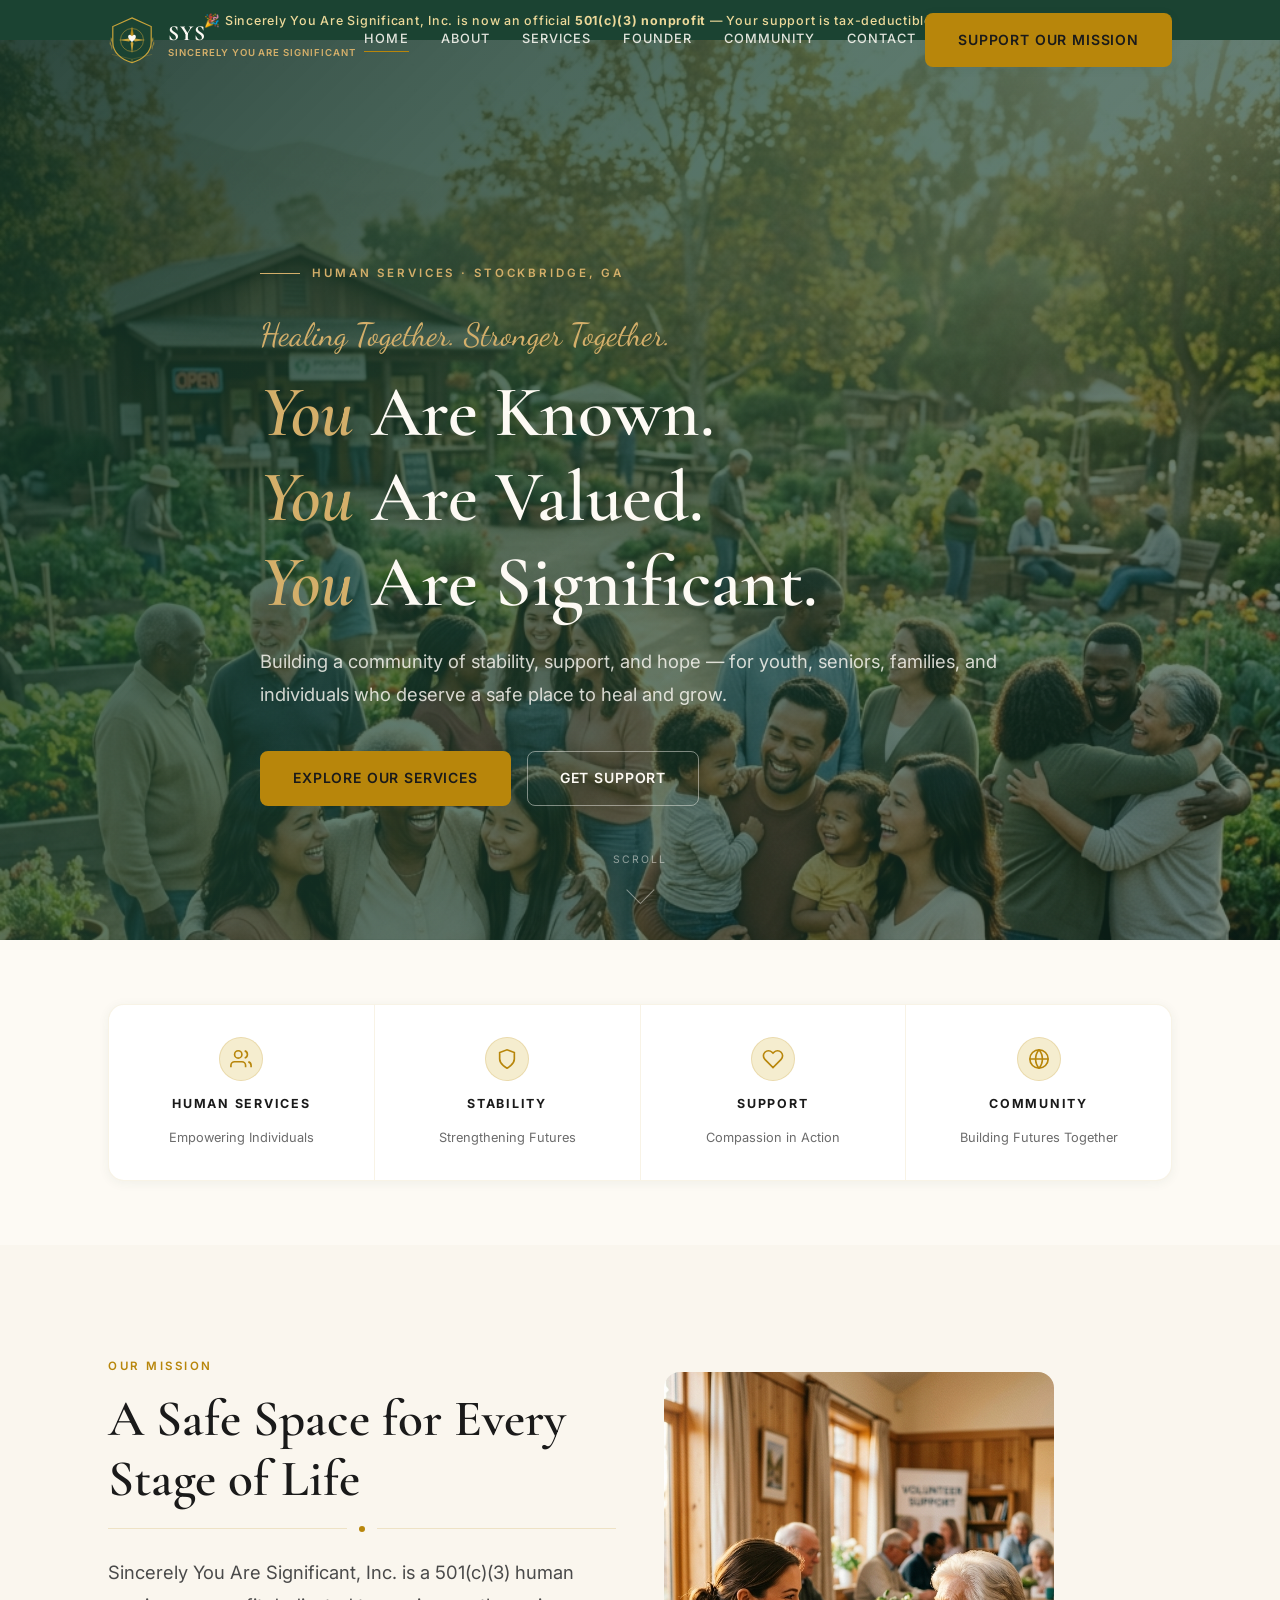
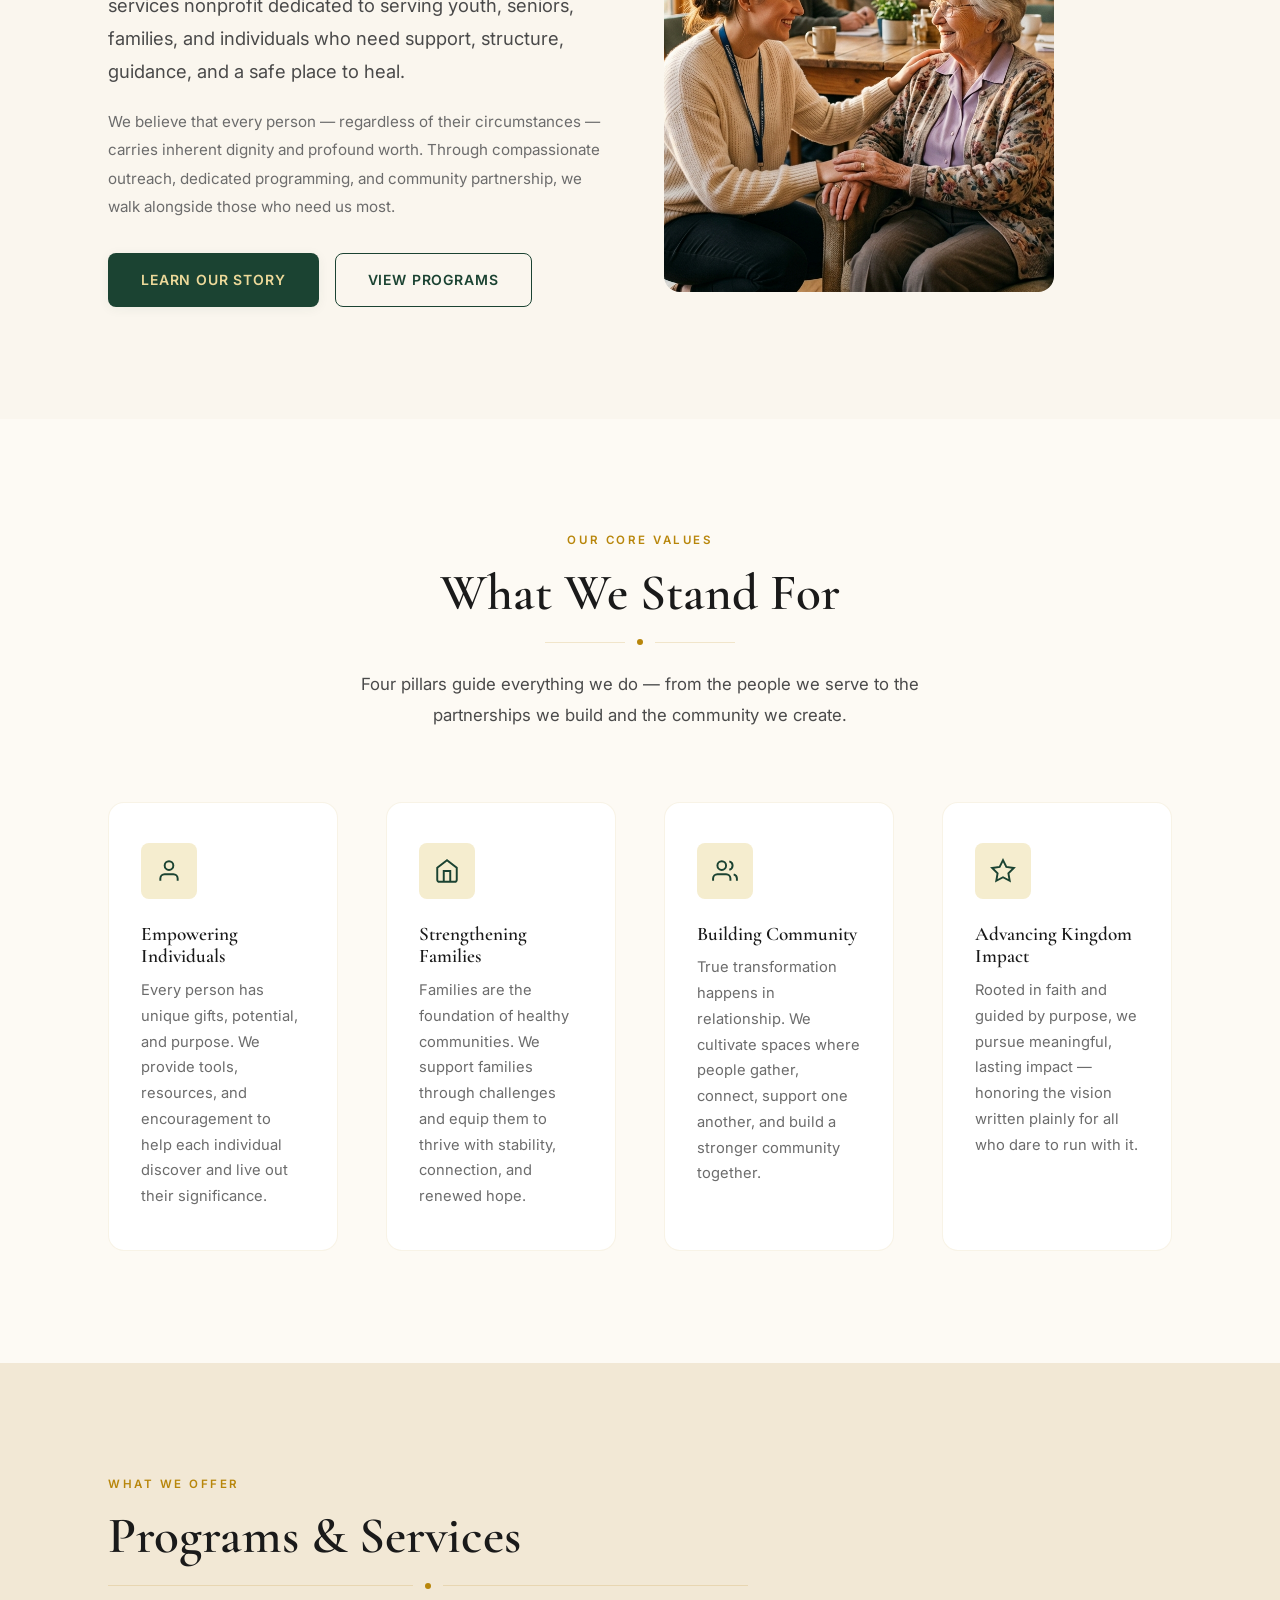
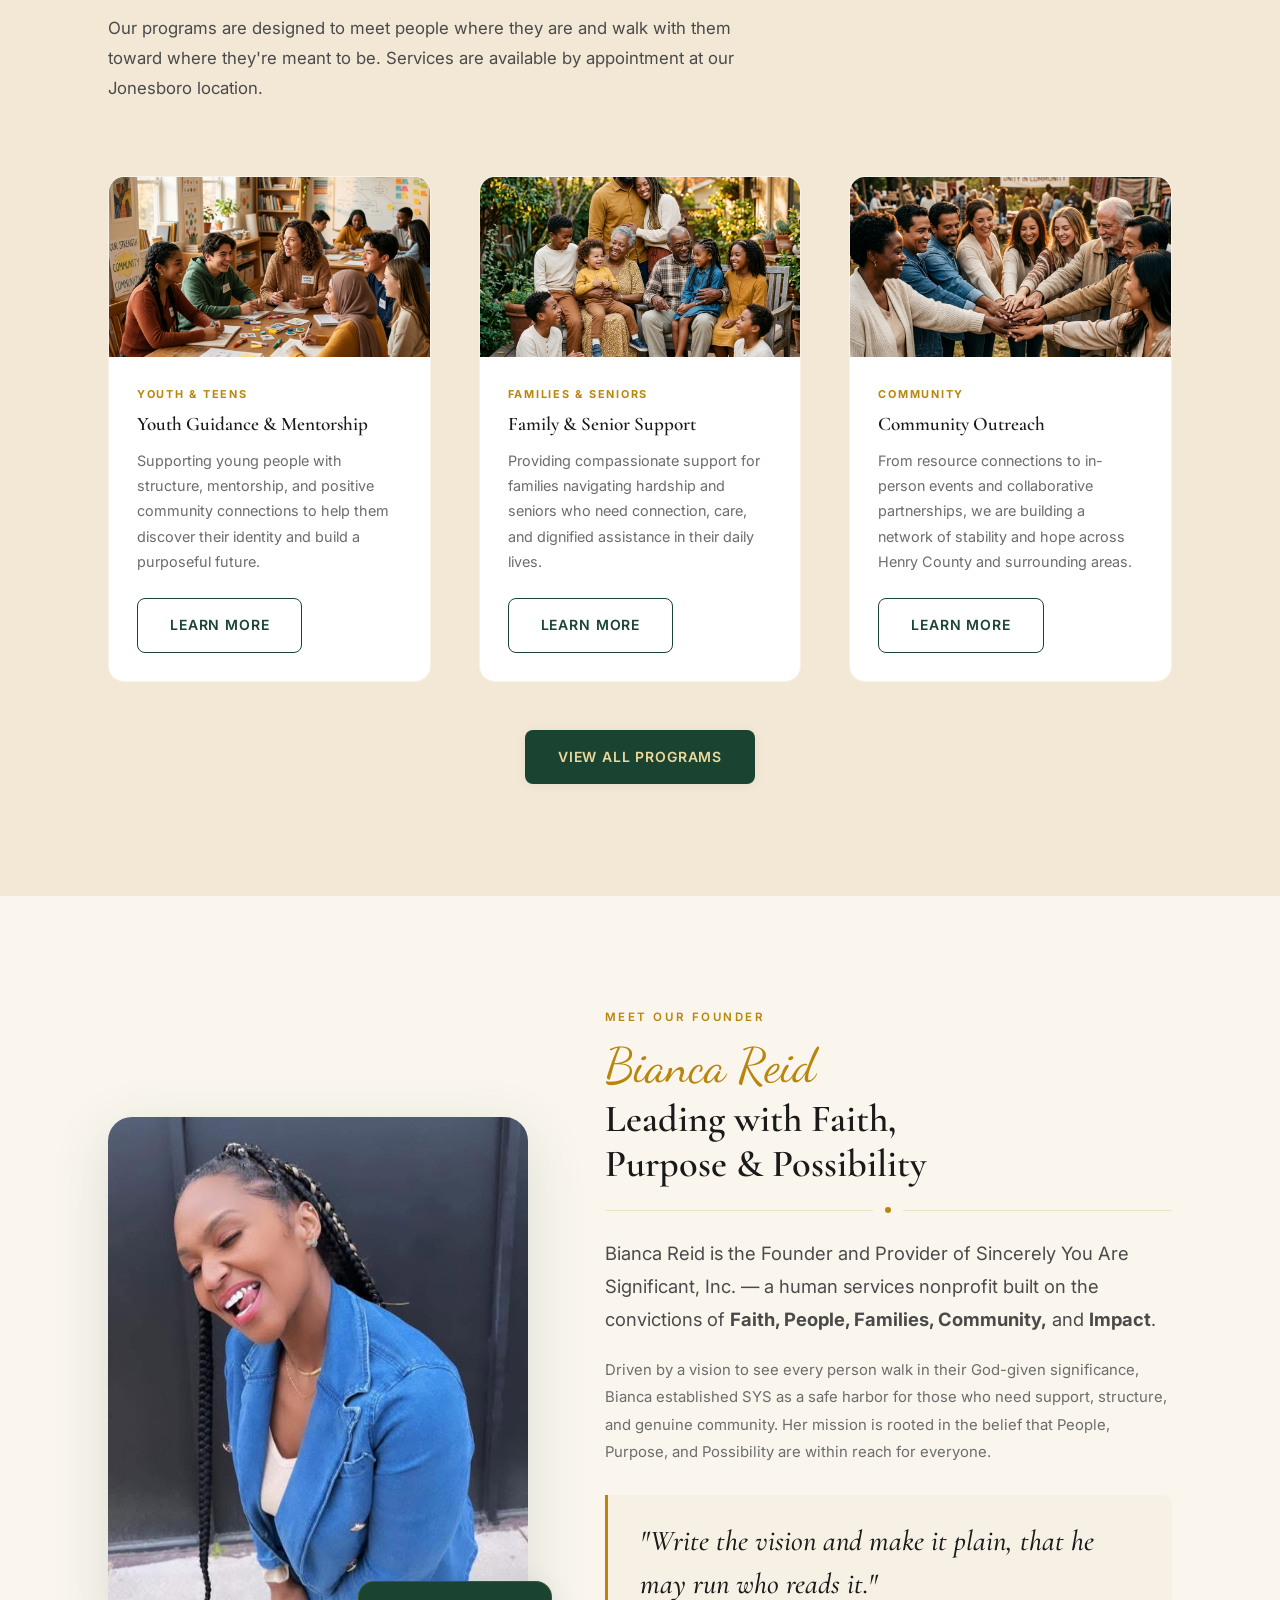
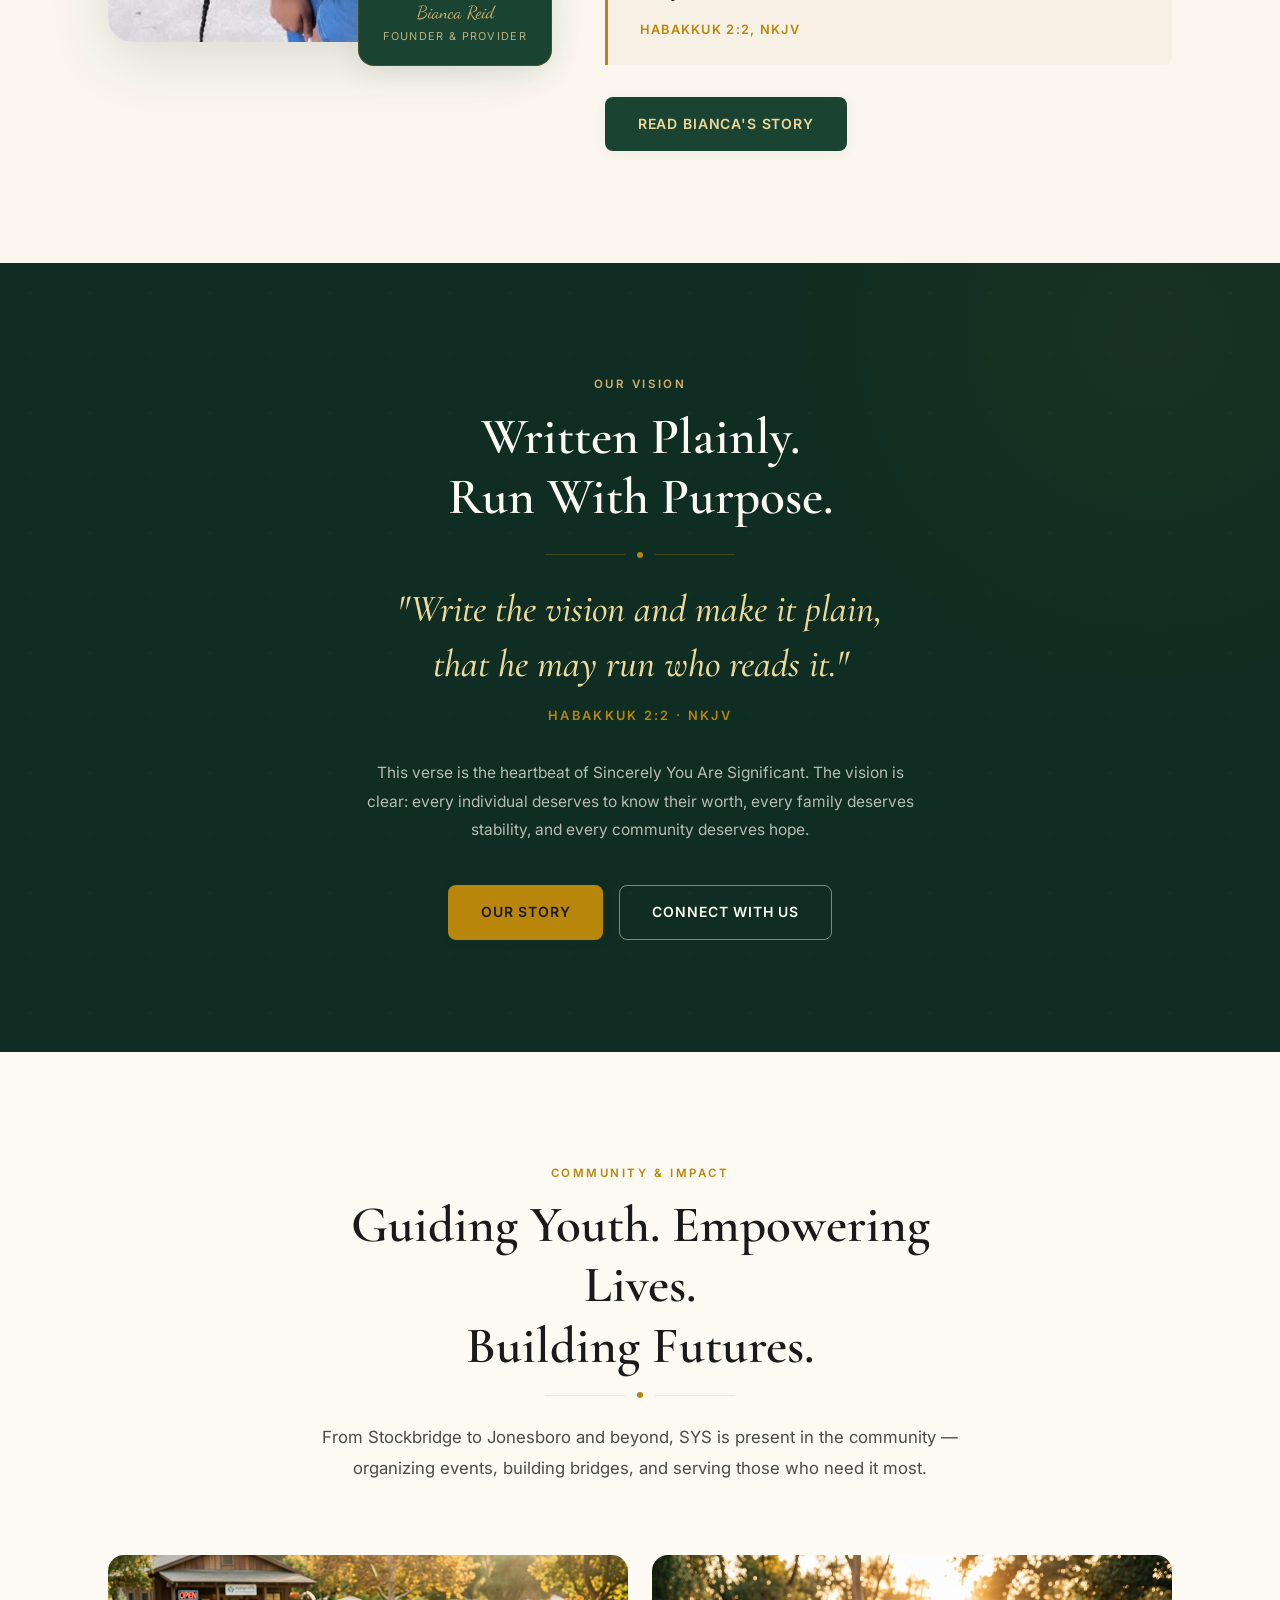
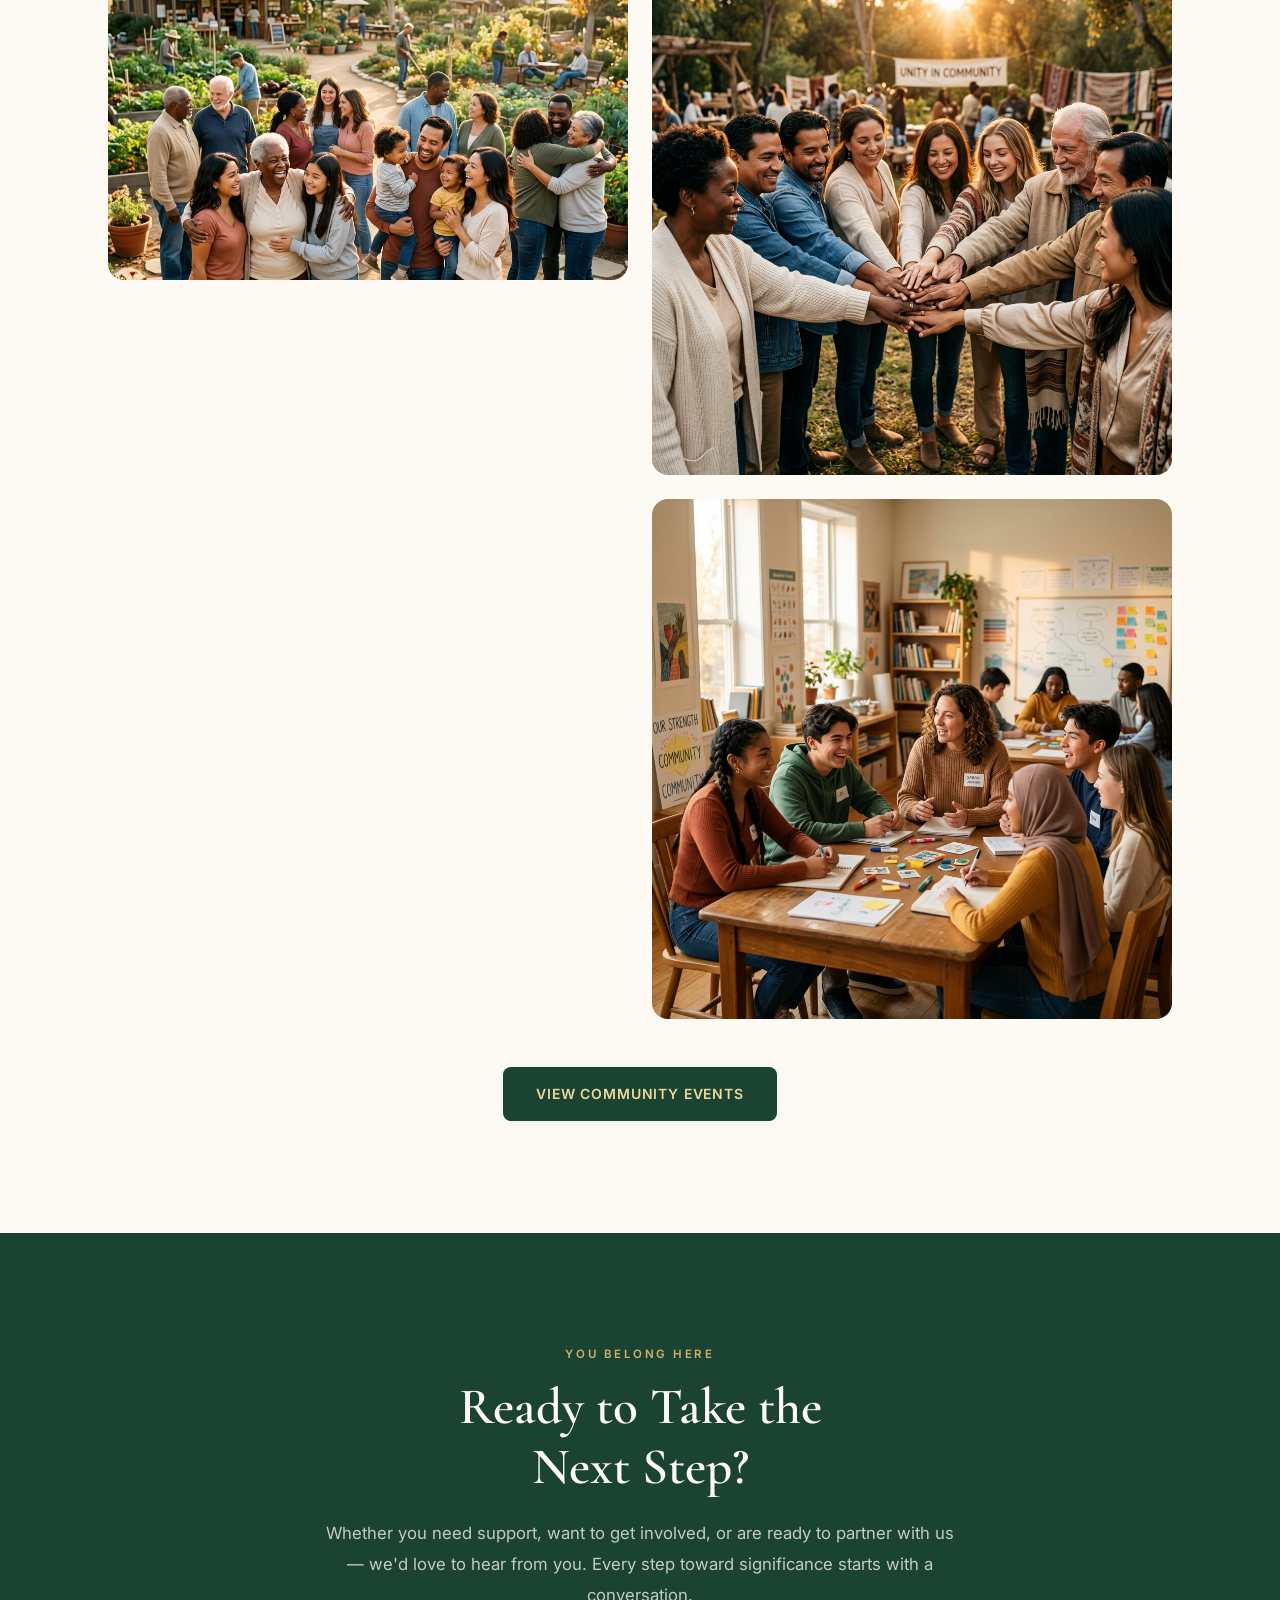
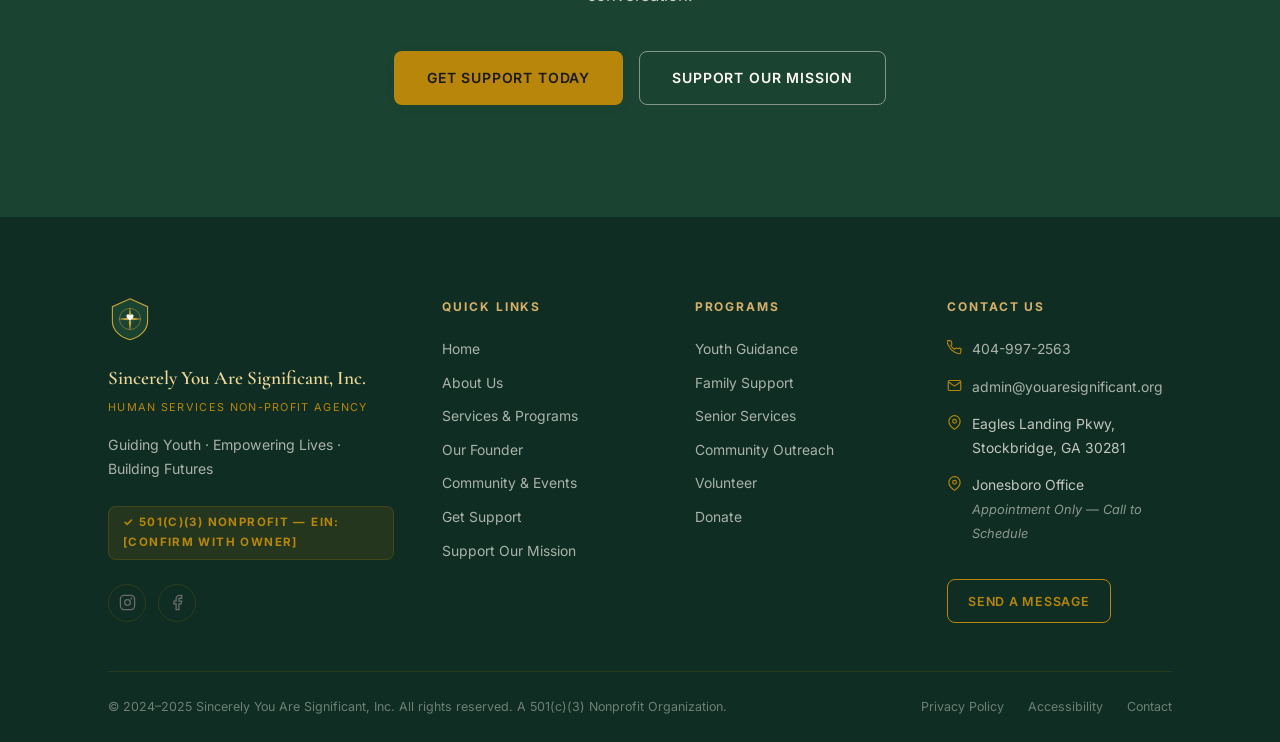
==== index.html @ 4201fa7a "Initial commit: Production-ready website for Sincerely You Are Significant, Inc." ====
<!DOCTYPE html>
<html lang="en">
<head>
  <meta charset="UTF-8" />
  <meta name="viewport" content="width=device-width, initial-scale=1.0" />
  <title>Sincerely You Are Significant, Inc. | Human Services Nonprofit | Stockbridge, GA</title>
  <meta name="description" content="Sincerely You Are Significant, Inc. is an official 501(c)(3) human services nonprofit in Stockbridge, GA. We empower individuals, strengthen families, and build community. Guiding Youth. Empowering Lives. Building Futures." />
  <meta name="keywords" content="nonprofit, human services, Stockbridge GA, Bianca Reid, youth support, family services, community support" />
  <meta property="og:title" content="Sincerely You Are Significant, Inc." />
  <meta property="og:description" content="Healing Together. Stronger Together. Building a community of stability, support, and hope in Stockbridge, GA." />
  <meta property="og:type" content="website" />
  <meta property="og:url" content="https://youaresignificant.org" />
  <meta name="twitter:card" content="summary_large_image" />
  <link rel="canonical" href="https://youaresignificant.org/" />
  <link rel="stylesheet" href="css/main.css" />
  <link rel="icon" type="image/svg+xml" href="images/favicon.svg" />
  <script type="application/ld+json">
  {
    "@context": "https://schema.org",
    "@type": "NonprofitOrganization",
    "name": "Sincerely You Are Significant, Inc.",
    "alternateName": "SYS",
    "url": "https://youaresignificant.org",
    "email": "admin@youaresignificant.org",
    "telephone": "404-997-2563",
    "address": {
      "@type": "PostalAddress",
      "streetAddress": "Eagles Landing Pkwy",
      "addressLocality": "Stockbridge",
      "addressRegion": "GA",
      "postalCode": "30281",
      "addressCountry": "US"
    },
    "description": "Human Services Non-Profit Agency — Guiding Youth, Empowering Lives, Building Futures.",
    "foundingDate": "2024",
    "founder": {
      "@type": "Person",
      "name": "Bianca Reid"
    },
    "sameAs": [
      "https://www.instagram.com/thesysorg",
      "https://www.facebook.com/profile.php?id=61594629771230"
    ]
  }
  </script>
</head>
<body>

<a href="#home" class="skip-link">Skip to main content</a>

<!-- ======================== NAVIGATION ======================== -->
<nav class="nav" id="mainNav" data-transparent="true" role="navigation" aria-label="Main navigation">
  <div class="nav__inner">
    <a href="index.html" class="nav__logo" aria-label="Sincerely You Are Significant — Home">
      <svg class="nav__logo-mark" viewBox="0 0 100 100" fill="none" xmlns="http://www.w3.org/2000/svg" aria-hidden="true">
        <!-- Shield shape -->
        <path d="M50 4 L90 22 L90 55 C90 75 72 92 50 97 C28 92 10 75 10 55 L10 22 Z" fill="#1B4332" stroke="#C9A43A" stroke-width="2.5"/>
        <!-- Inner shield ring -->
        <circle cx="50" cy="50" r="24" fill="none" stroke="#C9A43A" stroke-width="1.5" opacity="0.7"/>
        <!-- Compass star -->
        <polygon points="50,22 53,44 50,47 47,44" fill="#C9A43A"/>
        <polygon points="50,78 53,56 50,53 47,56" fill="#C9A43A"/>
        <polygon points="22,50 44,47 47,50 44,53" fill="#C9A43A"/>
        <polygon points="78,50 56,47 53,50 56,53" fill="#C9A43A"/>
        <polygon points="50,22 54,38 50,42 46,38" fill="#B8860B" opacity="0.6"/>
        <!-- Heart center -->
        <path d="M50 54 C50 54 42 48 42 43 C42 40 44.5 38 47 39.5 C48.5 40.5 50 42 50 42 C50 42 51.5 40.5 53 39.5 C55.5 38 58 40 58 43 C58 48 50 54 50 54Z" fill="#FDFAF4"/>
        <!-- Laurel left -->
        <path d="M8 55 Q4 50 6 44 Q10 48 8 55Z" fill="#C9A43A" opacity="0.7"/>
        <path d="M6 63 Q2 58 4 52 Q8 56 6 63Z" fill="#C9A43A" opacity="0.6"/>
        <path d="M8 71 Q5 65 7 59 Q11 63 8 71Z" fill="#C9A43A" opacity="0.5"/>
        <!-- Laurel right -->
        <path d="M92 55 Q96 50 94 44 Q90 48 92 55Z" fill="#C9A43A" opacity="0.7"/>
        <path d="M94 63 Q98 58 96 52 Q92 56 94 63Z" fill="#C9A43A" opacity="0.6"/>
        <path d="M92 71 Q95 65 93 59 Q89 63 92 71Z" fill="#C9A43A" opacity="0.5"/>
        <!-- Stem -->
        <line x1="50" y1="90" x2="50" y2="96" stroke="#C9A43A" stroke-width="1.5" opacity="0.6"/>
        <line x1="8" y1="80" x2="50" y2="90" stroke="#C9A43A" stroke-width="1" opacity="0.5"/>
        <line x1="92" y1="80" x2="50" y2="90" stroke="#C9A43A" stroke-width="1" opacity="0.5"/>
      </svg>
      <div class="nav__logo-text">
        <span class="nav__logo-abbr">SYS</span>
        <span class="nav__logo-full">Sincerely You Are Significant</span>
      </div>
    </a>

    <div class="nav__links" role="menubar">
      <a href="index.html" class="nav__link" role="menuitem">Home</a>
      <a href="about.html" class="nav__link" role="menuitem">About</a>
      <a href="services.html" class="nav__link" role="menuitem">Services</a>
      <a href="founder.html" class="nav__link" role="menuitem">Founder</a>
      <a href="community.html" class="nav__link" role="menuitem">Community</a>
      <a href="contact.html" class="nav__link" role="menuitem">Contact</a>
    </div>

    <div class="nav__cta">
      <a href="support.html" class="btn btn--gold" id="navDonateBtn">Support Our Mission</a>
      <button class="nav__hamburger" id="hamburger" aria-label="Toggle navigation menu" aria-expanded="false" aria-controls="mobileNav">
        <span></span><span></span><span></span>
      </button>
    </div>
  </div>
</nav>

<!-- Mobile Nav -->
<div class="nav__overlay" id="navOverlay" aria-hidden="true"></div>
<nav class="nav__mobile" id="mobileNav" aria-label="Mobile navigation" aria-hidden="true">
  <a href="index.html" class="nav__mobile-link">Home</a>
  <a href="about.html" class="nav__mobile-link">About Us</a>
  <a href="services.html" class="nav__mobile-link">Services & Programs</a>
  <a href="founder.html" class="nav__mobile-link">Our Founder</a>
  <a href="community.html" class="nav__mobile-link">Community & Events</a>
  <a href="contact.html" class="nav__mobile-link">Get Support</a>
  <div class="nav__mobile-cta">
    <a href="support.html" class="btn btn--gold" style="width:100%;justify-content:center;">Support Our Mission</a>
    <a href="contact.html" class="btn btn--outline" style="width:100%;justify-content:center;margin-top:0.75rem;">Contact Us</a>
  </div>
  <div style="margin-top:2rem;padding-top:1.5rem;border-top:1px solid rgba(184,134,11,0.15);">
    <p style="font-size:0.75rem;color:var(--text-lighter);margin-bottom:0.5rem;">Connect With Us</p>
    <div class="social-links">
      <a href="https://www.instagram.com/thesysorg" target="_blank" rel="noopener" class="social-link" aria-label="Instagram">
        <svg viewBox="0 0 24 24" fill="none" stroke="currentColor" stroke-width="1.8"><rect x="2" y="2" width="20" height="20" rx="5" ry="5"/><circle cx="12" cy="12" r="4"/><circle cx="17.5" cy="6.5" r="0.5" fill="currentColor"/></svg>
      </a>
      <a href="https://www.facebook.com/profile.php?id=61594629771230" target="_blank" rel="noopener" class="social-link" aria-label="Facebook">
        <svg viewBox="0 0 24 24" fill="none" stroke="currentColor" stroke-width="1.8"><path d="M18 2h-3a5 5 0 00-5 5v3H7v4h3v8h4v-8h3l1-4h-4V7a1 1 0 011-1h3z"/></svg>
      </a>
    </div>
  </div>
</nav>

<!-- ======================== ANNOUNCEMENT BAR ======================== -->
<div class="announce-bar" role="banner">
  🎉 Sincerely You Are Significant, Inc. is now an official <strong>501(c)(3) nonprofit</strong> — Your support is tax-deductible.
  <a href="support.html">Learn how to give →</a>
</div>

<!-- ======================== HERO ======================== -->
<section class="hero" id="home" aria-labelledby="heroHeading">
  <div class="hero__bg" style="background-image:url('images/community_gathering.png');" role="img" aria-label="Community members supporting each other"></div>
  <div class="hero__overlay"></div>

  <div class="container">
    <div class="hero__content">
      <div class="hero__eyebrow" aria-hidden="true">
        <span class="hero__eyebrow-line"></span>
        <span class="hero__eyebrow-text">Human Services · Stockbridge, GA</span>
      </div>

      <span class="hero__tagline">Healing Together. Stronger Together.</span>

      <h1 id="heroHeading">
        <em>You</em> Are Known.<br>
        <em>You</em> Are Valued.<br>
        <em>You</em> Are Significant.
      </h1>

      <p class="lead">
        Building a community of stability, support, and hope — for youth, seniors, families, and individuals who deserve a safe place to heal and grow.
      </p>

      <div class="btn-group">
        <a href="services.html" class="btn btn--gold" id="heroServicesBtn">Explore Our Services</a>
        <a href="contact.html" class="btn btn--outline-light" id="heroContactBtn">Get Support</a>
      </div>
    </div>
  </div>

  <div class="hero__scroll" aria-hidden="true">
    <span>Scroll</span>
    <div class="hero__scroll-arrow"></div>
  </div>
</section>

<!-- ======================== PILLARS ======================== -->
<section class="section--sm bg-cream" aria-label="Our pillars">
  <div class="container">
    <div class="pillars fade-up" role="list">
      <div class="pillar" role="listitem">
        <div class="pillar__icon" aria-hidden="true">
          <svg viewBox="0 0 24 24" fill="none" stroke="currentColor" stroke-width="1.8"><path d="M17 21v-2a4 4 0 00-4-4H5a4 4 0 00-4 4v2"/><circle cx="9" cy="7" r="4"/><path d="M23 21v-2a4 4 0 00-3-3.87"/><path d="M16 3.13a4 4 0 010 7.75"/></svg>
        </div>
        <span class="pillar__title">Human Services</span>
        <span class="pillar__sub">Empowering Individuals</span>
      </div>
      <div class="pillar" role="listitem">
        <div class="pillar__icon" aria-hidden="true">
          <svg viewBox="0 0 24 24" fill="none" stroke="currentColor" stroke-width="1.8"><path d="M12 22s8-4 8-10V5l-8-3-8 3v7c0 6 8 10 8 10z"/></svg>
        </div>
        <span class="pillar__title">Stability</span>
        <span class="pillar__sub">Strengthening Futures</span>
      </div>
      <div class="pillar" role="listitem">
        <div class="pillar__icon" aria-hidden="true">
          <svg viewBox="0 0 24 24" fill="none" stroke="currentColor" stroke-width="1.8"><path d="M20.84 4.61a5.5 5.5 0 00-7.78 0L12 5.67l-1.06-1.06a5.5 5.5 0 00-7.78 7.78l1.06 1.06L12 21.23l7.78-7.78 1.06-1.06a5.5 5.5 0 000-7.78z"/></svg>
        </div>
        <span class="pillar__title">Support</span>
        <span class="pillar__sub">Compassion in Action</span>
      </div>
      <div class="pillar" role="listitem">
        <div class="pillar__icon" aria-hidden="true">
          <svg viewBox="0 0 24 24" fill="none" stroke="currentColor" stroke-width="1.8"><circle cx="12" cy="12" r="10"/><path d="M2 12h20M12 2a15.3 15.3 0 010 20M12 2a15.3 15.3 0 000 20"/></svg>
        </div>
        <span class="pillar__title">Community</span>
        <span class="pillar__sub">Building Futures Together</span>
      </div>
    </div>
  </div>
</section>

<!-- ======================== MISSION ======================== -->
<section class="section bg-ivory" aria-labelledby="missionHeading">
  <div class="container">
    <div class="grid-2">
      <div class="fade-up">
        <span class="eyebrow">Our Mission</span>
        <h2 id="missionHeading">A Safe Space for Every<br>Stage of Life</h2>
        <div class="divider">
          <div class="divider__line"></div>
          <div class="divider__dot"></div>
          <div class="divider__line"></div>
        </div>
        <p class="lead" style="margin-bottom:1.25rem;">
          Sincerely You Are Significant, Inc. is a 501(c)(3) human services nonprofit dedicated to serving youth, seniors, families, and individuals who need support, structure, guidance, and a safe place to heal.
        </p>
        <p style="color:var(--text-light);font-size:0.95rem;line-height:1.85;margin-bottom:2rem;">
          We believe that every person — regardless of their circumstances — carries inherent dignity and profound worth. Through compassionate outreach, dedicated programming, and community partnership, we walk alongside those who need us most.
        </p>
        <div class="btn-group">
          <a href="about.html" class="btn btn--primary" id="missionAboutBtn">Learn Our Story</a>
          <a href="services.html" class="btn btn--outline" id="missionServicesBtn">View Programs</a>
        </div>
      </div>
      <div class="fade-in" style="transition-delay:0.2s;">
        <div class="img-frame img-frame--portrait" style="max-height:520px;">
          <img src="images/mission_support.png" alt="A compassionate volunteer supporting an elderly community member — representing SYS's commitment to human services" loading="lazy" />
        </div>
      </div>
    </div>
  </div>
</section>

<!-- ======================== VALUES ======================== -->
<section class="section bg-cream" aria-labelledby="valuesHeading">
  <div class="container">
    <div class="section-header centered fade-up">
      <span class="eyebrow">Our Core Values</span>
      <h2 id="valuesHeading">What We Stand For</h2>
      <div class="divider centered">
        <div class="divider__line"></div>
        <div class="divider__dot"></div>
        <div class="divider__line"></div>
      </div>
      <p>Four pillars guide everything we do — from the people we serve to the partnerships we build and the community we create.</p>
    </div>

    <div class="grid-4 stagger" role="list">
      <div class="value-card" role="listitem">
        <div class="value-card__icon" aria-hidden="true">
          <svg viewBox="0 0 24 24" fill="none" stroke="currentColor" stroke-width="1.8"><path d="M20 21v-2a4 4 0 00-4-4H8a4 4 0 00-4 4v2"/><circle cx="12" cy="7" r="4"/></svg>
        </div>
        <h4>Empowering Individuals</h4>
        <p>Every person has unique gifts, potential, and purpose. We provide tools, resources, and encouragement to help each individual discover and live out their significance.</p>
      </div>
      <div class="value-card" role="listitem">
        <div class="value-card__icon" aria-hidden="true">
          <svg viewBox="0 0 24 24" fill="none" stroke="currentColor" stroke-width="1.8"><path d="M3 9l9-7 9 7v11a2 2 0 01-2 2H5a2 2 0 01-2-2z"/><polyline points="9 22 9 12 15 12 15 22"/></svg>
        </div>
        <h4>Strengthening Families</h4>
        <p>Families are the foundation of healthy communities. We support families through challenges and equip them to thrive with stability, connection, and renewed hope.</p>
      </div>
      <div class="value-card" role="listitem">
        <div class="value-card__icon" aria-hidden="true">
          <svg viewBox="0 0 24 24" fill="none" stroke="currentColor" stroke-width="1.8"><path d="M17 21v-2a4 4 0 00-4-4H5a4 4 0 00-4 4v2"/><circle cx="9" cy="7" r="4"/><path d="M23 21v-2a4 4 0 00-3-3.87"/><path d="M16 3.13a4 4 0 010 7.75"/></svg>
        </div>
        <h4>Building Community</h4>
        <p>True transformation happens in relationship. We cultivate spaces where people gather, connect, support one another, and build a stronger community together.</p>
      </div>
      <div class="value-card" role="listitem">
        <div class="value-card__icon" aria-hidden="true">
          <svg viewBox="0 0 24 24" fill="none" stroke="currentColor" stroke-width="1.8"><polygon points="12 2 15.09 8.26 22 9.27 17 14.14 18.18 21.02 12 17.77 5.82 21.02 7 14.14 2 9.27 8.91 8.26 12 2"/></svg>
        </div>
        <h4>Advancing Kingdom Impact</h4>
        <p>Rooted in faith and guided by purpose, we pursue meaningful, lasting impact — honoring the vision written plainly for all who dare to run with it.</p>
      </div>
    </div>
  </div>
</section>

<!-- ======================== SERVICES PREVIEW ======================== -->
<section class="section bg-beige" aria-labelledby="servicesHeading">
  <div class="container">
    <div class="section-header fade-up">
      <span class="eyebrow">What We Offer</span>
      <h2 id="servicesHeading">Programs &amp; Services</h2>
      <div class="divider">
        <div class="divider__line"></div>
        <div class="divider__dot"></div>
        <div class="divider__line"></div>
      </div>
      <p>Our programs are designed to meet people where they are and walk with them toward where they're meant to be. Services are available by appointment at our Jonesboro location.</p>
    </div>

    <div class="grid-3 stagger">
      <div class="service-card">
        <div class="service-card__img">
          <img src="images/youth_mentorship.png" alt="Young people in a mentorship group session" loading="lazy" />
        </div>
        <div class="service-card__body">
          <span class="service-card__tag">Youth &amp; Teens</span>
          <h4>Youth Guidance &amp; Mentorship</h4>
          <p>Supporting young people with structure, mentorship, and positive community connections to help them discover their identity and build a purposeful future.</p>
          <a href="services.html#youth" class="btn btn--outline" id="servicesYouthBtn">Learn More</a>
        </div>
      </div>

      <div class="service-card">
        <div class="service-card__img">
          <img src="images/family_support.png" alt="A warm multi-generational family together" loading="lazy" />
        </div>
        <div class="service-card__body">
          <span class="service-card__tag">Families &amp; Seniors</span>
          <h4>Family &amp; Senior Support</h4>
          <p>Providing compassionate support for families navigating hardship and seniors who need connection, care, and dignified assistance in their daily lives.</p>
          <a href="services.html#families" class="btn btn--outline" id="servicesFamilyBtn">Learn More</a>
        </div>
      </div>

      <div class="service-card">
        <div class="service-card__img">
          <img src="images/hero_community_hands.png" alt="Diverse community members joining hands in unity" loading="lazy" />
        </div>
        <div class="service-card__body">
          <span class="service-card__tag">Community</span>
          <h4>Community Outreach</h4>
          <p>From resource connections to in-person events and collaborative partnerships, we are building a network of stability and hope across Henry County and surrounding areas.</p>
          <a href="services.html#community" class="btn btn--outline" id="servicesCommunityBtn">Learn More</a>
        </div>
      </div>
    </div>

    <div style="text-align:center;margin-top:3rem;">
      <a href="services.html" class="btn btn--primary" id="allServicesBtn">View All Programs</a>
    </div>
  </div>
</section>

<!-- ======================== FOUNDER PREVIEW ======================== -->
<section class="section bg-ivory" aria-labelledby="founderHeading">
  <div class="container">
    <div class="founder-block">
      <div class="founder-block__image fade-in">
        <div class="founder-block__photo">
          <img src="images/founder_bianca_reid.png" alt="Bianca Reid, Founder and Provider of Sincerely You Are Significant, Inc." loading="lazy" />
        </div>
        <div class="founder-block__badge">
          <span class="founder-block__badge-title">Bianca Reid</span>
          <span class="founder-block__badge-role">Founder &amp; Provider</span>
        </div>
      </div>

      <div class="fade-up" style="transition-delay:0.15s;">
        <span class="eyebrow">Meet Our Founder</span>
        <div class="founder-block__name">Bianca Reid</div>
        <h2 id="founderHeading" style="font-size:clamp(1.6rem,3.5vw,2.4rem);margin-bottom:1.25rem;margin-top:0.25rem;">Leading with Faith,<br>Purpose &amp; Possibility</h2>
        <div class="divider">
          <div class="divider__line"></div>
          <div class="divider__dot"></div>
          <div class="divider__line"></div>
        </div>
        <p class="lead" style="margin-bottom:1.25rem;">
          Bianca Reid is the Founder and Provider of Sincerely You Are Significant, Inc. — a human services nonprofit built on the convictions of <strong>Faith, People, Families, Community,</strong> and <strong>Impact</strong>.
        </p>
        <p style="color:var(--text-light);font-size:0.93rem;line-height:1.85;margin-bottom:1.75rem;">
          Driven by a vision to see every person walk in their God-given significance, Bianca established SYS as a safe harbor for those who need support, structure, and genuine community. Her mission is rooted in the belief that People, Purpose, and Possibility are within reach for everyone.
        </p>
        <div class="quote-block" style="margin-bottom:2rem;">
          <p>"Write the vision and make it plain, that he may run who reads it."</p>
          <cite>Habakkuk 2:2, NKJV</cite>
        </div>
        <a href="founder.html" class="btn btn--primary" id="founderReadMoreBtn">Read Bianca's Story</a>
      </div>
    </div>
  </div>
</section>

<!-- ======================== VISION / FAITH ======================== -->
<section class="section vision-section" aria-labelledby="visionHeading">
  <div class="container">
    <div class="vision-content fade-up">
      <span class="eyebrow">Our Vision</span>
      <h2 id="visionHeading">Written Plainly.<br>Run With Purpose.</h2>
      <div class="divider centered" style="margin:1.5rem auto;">
        <div class="divider__line" style="background:rgba(184,134,11,0.3);"></div>
        <div class="divider__dot"></div>
        <div class="divider__line" style="background:rgba(184,134,11,0.3);"></div>
      </div>
      <p class="verse-text">"Write the vision and make it plain,<br>that he may run who reads it."</p>
      <p class="verse-ref">Habakkuk 2:2 · NKJV</p>
      <p style="margin-top:2rem;color:rgba(253,250,244,0.7);font-size:0.97rem;line-height:1.85;max-width:560px;margin-left:auto;margin-right:auto;">
        This verse is the heartbeat of Sincerely You Are Significant. The vision is clear: every individual deserves to know their worth, every family deserves stability, and every community deserves hope.
      </p>
      <div class="btn-group" style="justify-content:center;margin-top:2.5rem;">
        <a href="about.html" class="btn btn--gold" id="visionAboutBtn">Our Story</a>
        <a href="contact.html" class="btn btn--outline-light" id="visionContactBtn">Connect With Us</a>
      </div>
    </div>
  </div>
</section>

<!-- ======================== COMMUNITY IMPACT ======================== -->
<section class="section bg-cream" aria-labelledby="communityHeading">
  <div class="container">
    <div class="section-header centered fade-up">
      <span class="eyebrow">Community &amp; Impact</span>
      <h2 id="communityHeading">Guiding Youth. Empowering Lives.<br>Building Futures.</h2>
      <div class="divider centered">
        <div class="divider__line"></div>
        <div class="divider__dot"></div>
        <div class="divider__line"></div>
      </div>
      <p>From Stockbridge to Jonesboro and beyond, SYS is present in the community — organizing events, building bridges, and serving those who need it most.</p>
    </div>

    <div style="display:grid;grid-template-columns:1fr 1fr;grid-template-rows:auto auto;gap:1.5rem;" class="fade-in">
      <div class="img-frame img-frame--landscape" style="grid-row: span 2;">
        <img src="images/community_gathering.png" alt="SYS community members gathered together in support and fellowship" loading="lazy" />
      </div>
      <div class="img-frame img-frame--square">
        <img src="images/hero_community_hands.png" alt="Community hands joined together representing unity and support" loading="lazy" />
      </div>
      <div class="img-frame img-frame--square">
        <img src="images/youth_mentorship.png" alt="Youth in a mentorship program session" loading="lazy" />
      </div>
    </div>

    <div style="text-align:center;margin-top:3rem;">
      <a href="community.html" class="btn btn--primary" id="communityViewBtn">View Community Events</a>
    </div>
  </div>
</section>

<!-- ======================== CLOSING CTA ======================== -->
<section class="section bg-forest" aria-labelledby="ctaHeading">
  <div class="container text-center">
    <div class="fade-up" style="max-width:640px;margin:0 auto;">
      <span class="eyebrow" style="color:var(--gold-light);">You Belong Here</span>
      <h2 id="ctaHeading" style="color:var(--cream);margin-bottom:1.25rem;">
        Ready to Take the<br>Next Step?
      </h2>
      <p style="color:rgba(253,250,244,0.75);font-size:1.05rem;line-height:1.85;margin-bottom:2.5rem;">
        Whether you need support, want to get involved, or are ready to partner with us — we'd love to hear from you. Every step toward significance starts with a conversation.
      </p>
      <div class="btn-group" style="justify-content:center;">
        <a href="contact.html" class="btn btn--gold" id="ctaContactBtn">Get Support Today</a>
        <a href="support.html" class="btn btn--outline-light" id="ctaSupportBtn">Support Our Mission</a>
      </div>
    </div>
  </div>
</section>

<!-- ======================== FOOTER ======================== -->
<footer class="footer" role="contentinfo">
  <div class="container">
    <div class="footer__grid">
      <!-- Brand -->
      <div>
        <a href="index.html" aria-label="SYS Home">
          <svg width="44" height="44" viewBox="0 0 100 100" fill="none" xmlns="http://www.w3.org/2000/svg" aria-hidden="true">
            <path d="M50 4 L90 22 L90 55 C90 75 72 92 50 97 C28 92 10 75 10 55 L10 22 Z" fill="#1B4332" stroke="#C9A43A" stroke-width="2.5"/>
            <circle cx="50" cy="50" r="24" fill="none" stroke="#C9A43A" stroke-width="1.5" opacity="0.7"/>
            <polygon points="50,22 53,44 50,47 47,44" fill="#C9A43A"/>
            <polygon points="50,78 53,56 50,53 47,56" fill="#C9A43A"/>
            <polygon points="22,50 44,47 47,50 44,53" fill="#C9A43A"/>
            <polygon points="78,50 56,47 53,50 56,53" fill="#C9A43A"/>
            <path d="M50 54 C50 54 42 48 42 43 C42 40 44.5 38 47 39.5 C48.5 40.5 50 42 50 42 C50 42 51.5 40.5 53 39.5 C55.5 38 58 40 58 43 C58 48 50 54 50 54Z" fill="#FDFAF4"/>
          </svg>
        </a>
        <p class="footer__brand-name">Sincerely You Are Significant, Inc.</p>
        <p class="footer__brand-sub">Human Services Non-Profit Agency</p>
        <p class="footer__tagline">Guiding Youth · Empowering Lives · Building Futures</p>
        <span class="footer__501">✓ 501(c)(3) Nonprofit — EIN: [Confirm with owner]</span>
        <div class="social-links" style="margin-top:1.5rem;">
          <a href="https://www.instagram.com/thesysorg" target="_blank" rel="noopener" class="social-link" aria-label="Follow us on Instagram @theSYSorg">
            <svg viewBox="0 0 24 24" fill="none" stroke="currentColor" stroke-width="1.8"><rect x="2" y="2" width="20" height="20" rx="5" ry="5"/><circle cx="12" cy="12" r="4"/><circle cx="17.5" cy="6.5" r="0.5" fill="currentColor"/></svg>
          </a>
          <a href="https://www.facebook.com/profile.php?id=61594629771230" target="_blank" rel="noopener" class="social-link" aria-label="Follow us on Facebook">
            <svg viewBox="0 0 24 24" fill="none" stroke="currentColor" stroke-width="1.8"><path d="M18 2h-3a5 5 0 00-5 5v3H7v4h3v8h4v-8h3l1-4h-4V7a1 1 0 011-1h3z"/></svg>
          </a>
        </div>
      </div>

      <!-- Quick Links -->
      <div>
        <p class="footer__col-title">Quick Links</p>
        <ul class="footer__links">
          <li><a href="index.html">Home</a></li>
          <li><a href="about.html">About Us</a></li>
          <li><a href="services.html">Services &amp; Programs</a></li>
          <li><a href="founder.html">Our Founder</a></li>
          <li><a href="community.html">Community &amp; Events</a></li>
          <li><a href="contact.html">Get Support</a></li>
          <li><a href="support.html">Support Our Mission</a></li>
        </ul>
      </div>

      <!-- Services -->
      <div>
        <p class="footer__col-title">Programs</p>
        <ul class="footer__links">
          <li><a href="services.html#youth">Youth Guidance</a></li>
          <li><a href="services.html#families">Family Support</a></li>
          <li><a href="services.html#seniors">Senior Services</a></li>
          <li><a href="services.html#community">Community Outreach</a></li>
          <li><a href="support.html">Volunteer</a></li>
          <li><a href="support.html">Donate</a></li>
        </ul>
      </div>

      <!-- Contact -->
      <div>
        <p class="footer__col-title">Contact Us</p>
        <div class="footer__contact-item">
          <svg viewBox="0 0 24 24" fill="none" stroke="currentColor" stroke-width="1.8"><path d="M22 16.92v3a2 2 0 01-2.18 2 19.79 19.79 0 01-8.63-3.07A19.5 19.5 0 013.07 9.81a19.79 19.79 0 01-3.07-8.64A2 2 0 012 1h3a2 2 0 012 1.72c.127.96.361 1.903.7 2.81a2 2 0 01-.45 2.11L6.09 8.91a16 16 0 006 6l1.27-1.27a2 2 0 012.11-.45c.907.339 1.85.573 2.81.7A2 2 0 0122 16.92z"/></svg>
          <a href="tel:4049972563">404-997-2563</a>
        </div>
        <div class="footer__contact-item">
          <svg viewBox="0 0 24 24" fill="none" stroke="currentColor" stroke-width="1.8"><path d="M4 4h16c1.1 0 2 .9 2 2v12c0 1.1-.9 2-2 2H4c-1.1 0-2-.9-2-2V6c0-1.1.9-2 2-2z"/><polyline points="22,6 12,13 2,6"/></svg>
          <a href="mailto:admin@youaresignificant.org">admin@youaresignificant.org</a>
        </div>
        <div class="footer__contact-item">
          <svg viewBox="0 0 24 24" fill="none" stroke="currentColor" stroke-width="1.8"><path d="M21 10c0 7-9 13-9 13s-9-6-9-13a9 9 0 0118 0z"/><circle cx="12" cy="10" r="3"/></svg>
          <span>Eagles Landing Pkwy,<br>Stockbridge, GA 30281</span>
        </div>
        <div class="footer__contact-item">
          <svg viewBox="0 0 24 24" fill="none" stroke="currentColor" stroke-width="1.8"><path d="M21 10c0 7-9 13-9 13s-9-6-9-13a9 9 0 0118 0z"/><circle cx="12" cy="10" r="3"/></svg>
          <span>Jonesboro Office<br><em style="font-size:0.8rem;opacity:0.7;">Appointment Only — Call to Schedule</em></span>
        </div>
        <a href="contact.html" class="btn btn--outline-gold" style="margin-top:1.25rem;font-size:0.78rem;padding:0.65rem 1.25rem;" id="footerContactBtn">Send a Message</a>
      </div>
    </div>

    <div class="footer__bottom">
      <p class="footer__copy">
        © 2024–2025 Sincerely You Are Significant, Inc. All rights reserved. A 501(c)(3) Nonprofit Organization.
      </p>
      <div class="footer__legal">
        <a href="privacy.html">Privacy Policy</a>
        <a href="privacy.html#accessibility">Accessibility</a>
        <a href="contact.html">Contact</a>
      </div>
    </div>
  </div>
</footer>

<script src="js/main.js"></script>
</body>
</html>
---- css/main.css ----
/* ============================================================
   SINCERELY YOU ARE SIGNIFICANT, INC. — Main Stylesheet
   Design System: Forest Green, Champagne Gold, Ivory Cream
   ============================================================ */

@import url('https://fonts.googleapis.com/css2?family=Cormorant+Garamond:ital,wght@0,300;0,400;0,500;0,600;0,700;1,400;1,500&family=Inter:wght@300;400;500;600&family=Dancing+Script:wght@400;500;600;700&display=swap');

/* ---- Design Tokens ---- */
:root {
  --forest:        #1B4332;
  --forest-dark:   #0F2D22;
  --forest-mid:    #245C42;
  --forest-light:  #2D6A4F;
  --gold:          #B8860B;
  --gold-bright:   #C9A43A;
  --gold-light:    #D4AF6A;
  --gold-pale:     #EDD99A;
  --gold-wash:     #F5EDCF;
  --cream:         #FDFAF4;
  --ivory:         #FAF6EE;
  --warm-white:    #FFFFFF;
  --beige:         #F2E8D5;
  --beige-mid:     #E8D9BC;
  --charcoal:      #1A1A1A;
  --text:          #2C2C2C;
  --text-mid:      #4A4A4A;
  --text-light:    #6C6C6C;
  --text-lighter:  #9A9A9A;
  --border:        rgba(184,134,11,0.18);
  --border-light:  rgba(184,134,11,0.10);
  --shadow-sm:     0 2px 12px rgba(27,67,50,0.06);
  --shadow-md:     0 6px 30px rgba(27,67,50,0.10);
  --shadow-lg:     0 16px 60px rgba(27,67,50,0.14);
  --radius-sm:     4px;
  --radius:        8px;
  --radius-lg:     16px;
  --radius-xl:     24px;
  --transition:    0.28s cubic-bezier(0.4, 0, 0.2, 1);
  --transition-slow: 0.55s cubic-bezier(0.4, 0, 0.2, 1);
  --nav-height:    80px;
  --container:     1160px;
  --gap:           clamp(1.5rem, 4vw, 3rem);
}

/* ---- Reset & Base ---- */
*, *::before, *::after { box-sizing: border-box; margin: 0; padding: 0; }

html {
  scroll-behavior: smooth;
  font-size: 16px;
  -webkit-text-size-adjust: 100%;
}

body {
  font-family: 'Inter', system-ui, sans-serif;
  background-color: var(--cream);
  color: var(--text);
  line-height: 1.7;
  overflow-x: hidden;
  -webkit-font-smoothing: antialiased;
  -moz-osx-font-smoothing: grayscale;
}

img {
  max-width: 100%;
  height: auto;
  display: block;
}

a {
  color: inherit;
  text-decoration: none;
}

ul { list-style: none; }

button {
  cursor: pointer;
  border: none;
  background: none;
  font-family: inherit;
}

input, textarea, select {
  font-family: inherit;
  font-size: 1rem;
}

/* ---- Focus Styles ---- */
:focus-visible {
  outline: 2px solid var(--gold);
  outline-offset: 3px;
  border-radius: var(--radius-sm);
}

/* ---- Typography ---- */
h1, h2, h3, h4, h5, h6 {
  font-family: 'Cormorant Garamond', Georgia, serif;
  line-height: 1.18;
  font-weight: 600;
  color: var(--charcoal);
}

h1 { font-size: clamp(2.5rem, 6vw, 4.5rem); }
h2 { font-size: clamp(2rem, 4.5vw, 3.2rem); }
h3 { font-size: clamp(1.5rem, 3vw, 2rem); }
h4 { font-size: clamp(1.2rem, 2.5vw, 1.5rem); }
h5 { font-size: 1.1rem; }

.script {
  font-family: 'Dancing Script', cursive;
  font-weight: 600;
  color: var(--gold);
}

.eyebrow {
  font-size: 0.72rem;
  font-weight: 600;
  letter-spacing: 0.22em;
  text-transform: uppercase;
  color: var(--gold);
  display: block;
  margin-bottom: 0.75rem;
}

.lead {
  font-size: clamp(1rem, 2vw, 1.15rem);
  color: var(--text-mid);
  line-height: 1.8;
}

/* ---- Layout ---- */
.container {
  max-width: var(--container);
  margin: 0 auto;
  padding: 0 clamp(1.25rem, 5vw, 3rem);
}

.section {
  padding: clamp(4rem, 10vw, 7rem) 0;
}

.section--sm {
  padding: clamp(2.5rem, 6vw, 4rem) 0;
}

.grid-2 {
  display: grid;
  grid-template-columns: 1fr 1fr;
  gap: var(--gap);
  align-items: center;
}

.grid-3 {
  display: grid;
  grid-template-columns: repeat(3, 1fr);
  gap: var(--gap);
}

.grid-4 {
  display: grid;
  grid-template-columns: repeat(4, 1fr);
  gap: var(--gap);
}

@media (max-width: 900px) {
  .grid-2 { grid-template-columns: 1fr; }
  .grid-3 { grid-template-columns: 1fr 1fr; }
  .grid-4 { grid-template-columns: 1fr 1fr; }
}

@media (max-width: 560px) {
  .grid-3, .grid-4 { grid-template-columns: 1fr; }
}

.text-center { text-align: center; }
.mx-auto { margin-left: auto; margin-right: auto; }

/* ---- Section Headers ---- */
.section-header {
  max-width: 640px;
  margin-bottom: clamp(2.5rem, 6vw, 4.5rem);
}

.section-header.centered {
  text-align: center;
  margin-left: auto;
  margin-right: auto;
}

.section-header p {
  margin-top: 1rem;
  color: var(--text-mid);
  font-size: 1.05rem;
  line-height: 1.8;
}

/* ---- Gold Divider ---- */
.divider {
  display: flex;
  align-items: center;
  gap: 0.75rem;
  margin: 1rem 0 1.5rem;
}

.divider__line {
  flex: 1;
  height: 1px;
  background: var(--border);
}

.divider__dot {
  width: 6px;
  height: 6px;
  border-radius: 50%;
  background: var(--gold);
}

.divider.centered { justify-content: center; }
.divider.centered .divider__line { max-width: 80px; }

/* ---- Buttons ---- */
.btn {
  display: inline-flex;
  align-items: center;
  gap: 0.5rem;
  padding: 0.9rem 2rem;
  border-radius: var(--radius);
  font-size: 0.875rem;
  font-weight: 600;
  letter-spacing: 0.06em;
  text-transform: uppercase;
  transition: all var(--transition);
  position: relative;
  overflow: hidden;
  white-space: nowrap;
}

.btn::after {
  content: '';
  position: absolute;
  inset: 0;
  background: rgba(255,255,255,0.08);
  opacity: 0;
  transition: opacity var(--transition);
}

.btn:hover::after { opacity: 1; }

.btn--primary {
  background: var(--forest);
  color: var(--gold-pale);
  border: 1px solid transparent;
  box-shadow: var(--shadow-sm);
}

.btn--primary:hover {
  background: var(--forest-dark);
  transform: translateY(-1px);
  box-shadow: var(--shadow-md);
}

.btn--gold {
  background: var(--gold);
  color: var(--charcoal);
  border: 1px solid transparent;
  box-shadow: var(--shadow-sm);
}

.btn--gold:hover {
  background: var(--gold-bright);
  transform: translateY(-1px);
  box-shadow: var(--shadow-md);
}

.btn--outline {
  background: transparent;
  color: var(--forest);
  border: 1.5px solid var(--forest);
}

.btn--outline:hover {
  background: var(--forest);
  color: var(--gold-pale);
  transform: translateY(-1px);
}

.btn--outline-gold {
  background: transparent;
  color: var(--gold);
  border: 1.5px solid var(--gold);
}

.btn--outline-gold:hover {
  background: var(--gold);
  color: var(--charcoal);
}

.btn--outline-light {
  background: transparent;
  color: var(--cream);
  border: 1.5px solid rgba(253,250,244,0.45);
}

.btn--outline-light:hover {
  background: rgba(253,250,244,0.12);
  border-color: rgba(253,250,244,0.7);
}

.btn-group {
  display: flex;
  gap: 1rem;
  flex-wrap: wrap;
  align-items: center;
}

/* ---- Navigation ---- */
.nav {
  position: fixed;
  top: 0;
  left: 0;
  right: 0;
  z-index: 1000;
  height: var(--nav-height);
  display: flex;
  align-items: center;
  transition: background var(--transition), box-shadow var(--transition), height var(--transition);
}

.nav--transparent {
  background: transparent;
}

.nav--scrolled {
  background: rgba(253,250,244,0.96);
  backdrop-filter: blur(12px);
  -webkit-backdrop-filter: blur(12px);
  box-shadow: 0 1px 0 var(--border), var(--shadow-sm);
  height: 68px;
}

.nav__inner {
  display: flex;
  align-items: center;
  justify-content: space-between;
  width: 100%;
  max-width: var(--container);
  margin: 0 auto;
  padding: 0 clamp(1.25rem, 5vw, 3rem);
}

.nav__logo {
  display: flex;
  align-items: center;
  gap: 0.75rem;
  flex-shrink: 0;
}

.nav__logo-mark {
  width: 48px;
  height: 48px;
  transition: transform var(--transition);
}

.nav__logo:hover .nav__logo-mark {
  transform: scale(1.04);
}

.nav__logo-text {
  display: flex;
  flex-direction: column;
  line-height: 1.2;
}

.nav__logo-abbr {
  font-family: 'Cormorant Garamond', serif;
  font-size: 1.35rem;
  font-weight: 700;
  letter-spacing: 0.05em;
  color: var(--forest);
  transition: color var(--transition);
}

.nav__logo-full {
  font-size: 0.6rem;
  letter-spacing: 0.1em;
  text-transform: uppercase;
  color: var(--gold);
  font-weight: 600;
}

.nav--transparent .nav__logo-abbr { color: var(--cream); }
.nav--transparent .nav__logo-full { color: var(--gold-light); }

.nav__links {
  display: flex;
  align-items: center;
  gap: clamp(1.25rem, 2.5vw, 2rem);
}

.nav__link {
  font-size: 0.8rem;
  font-weight: 500;
  letter-spacing: 0.08em;
  text-transform: uppercase;
  color: var(--text);
  transition: color var(--transition);
  position: relative;
  padding-bottom: 2px;
}

.nav__link::after {
  content: '';
  position: absolute;
  bottom: 0;
  left: 0;
  right: 100%;
  height: 1px;
  background: var(--gold);
  transition: right var(--transition);
}

.nav__link:hover::after,
.nav__link.active::after { right: 0; }

.nav__link:hover { color: var(--forest); }

.nav--transparent .nav__link { color: rgba(253,250,244,0.88); }
.nav--transparent .nav__link:hover { color: var(--cream); }

.nav__cta {
  display: flex;
  align-items: center;
  gap: 0.875rem;
}

.nav__hamburger {
  display: none;
  flex-direction: column;
  gap: 5px;
  width: 28px;
  padding: 4px 0;
  cursor: pointer;
}

.nav__hamburger span {
  display: block;
  height: 1.5px;
  background: var(--charcoal);
  border-radius: 2px;
  transition: all var(--transition);
  transform-origin: center;
}

.nav--transparent .nav__hamburger span { background: var(--cream); }

.nav__hamburger.open span:nth-child(1) { transform: translateY(6.5px) rotate(45deg); }
.nav__hamburger.open span:nth-child(2) { opacity: 0; transform: scaleX(0); }
.nav__hamburger.open span:nth-child(3) { transform: translateY(-6.5px) rotate(-45deg); }

/* Mobile Nav */
.nav__mobile {
  display: none;
  position: fixed;
  top: 0;
  right: -100%;
  bottom: 0;
  width: min(360px, 100vw);
  background: var(--cream);
  z-index: 999;
  padding: calc(var(--nav-height) + 1.5rem) 2rem 2rem;
  flex-direction: column;
  gap: 0.25rem;
  transition: right var(--transition-slow);
  box-shadow: var(--shadow-lg);
  overflow-y: auto;
}

.nav__mobile.open { right: 0; }

.nav__mobile-link {
  display: block;
  font-size: 1.1rem;
  font-family: 'Cormorant Garamond', serif;
  font-weight: 600;
  color: var(--charcoal);
  padding: 0.875rem 0;
  border-bottom: 1px solid var(--border-light);
  transition: color var(--transition), padding-left var(--transition);
}

.nav__mobile-link:hover {
  color: var(--forest);
  padding-left: 0.5rem;
}

.nav__mobile-cta {
  margin-top: 1.5rem;
}

.nav__overlay {
  display: none;
  position: fixed;
  inset: 0;
  background: rgba(15,45,34,0.45);
  z-index: 998;
  backdrop-filter: blur(3px);
  opacity: 0;
  transition: opacity var(--transition-slow);
}

.nav__overlay.open { opacity: 1; }

@media (max-width: 1024px) {
  .nav__links { display: none; }
  .nav__cta .btn { display: none; }
  .nav__hamburger { display: flex; }
  .nav__mobile { display: flex; }
  .nav__overlay { display: block; }
}

/* ---- Hero ---- */
.hero {
  position: relative;
  min-height: 100vh;
  display: flex;
  align-items: center;
  overflow: hidden;
  background: var(--forest-dark);
}

.hero__bg {
  position: absolute;
  inset: 0;
  background-size: cover;
  background-position: center top;
  background-repeat: no-repeat;
  transform-origin: center;
  will-change: transform;
}

.hero__overlay {
  position: absolute;
  inset: 0;
  background: linear-gradient(
    135deg,
    rgba(15,45,34,0.88) 0%,
    rgba(27,67,50,0.72) 40%,
    rgba(15,45,34,0.55) 100%
  );
}

.hero__content {
  position: relative;
  z-index: 2;
  max-width: 760px;
  padding-top: var(--nav-height);
}

.hero__eyebrow {
  display: inline-flex;
  align-items: center;
  gap: 0.75rem;
  margin-bottom: 1.5rem;
}

.hero__eyebrow-text {
  font-size: 0.72rem;
  font-weight: 600;
  letter-spacing: 0.25em;
  text-transform: uppercase;
  color: var(--gold-light);
}

.hero__eyebrow-line {
  width: 40px;
  height: 1px;
  background: var(--gold-light);
}

.hero h1 {
  color: var(--cream);
  margin-bottom: 1.25rem;
  text-shadow: 0 2px 20px rgba(0,0,0,0.2);
}

.hero h1 em {
  font-style: italic;
  color: var(--gold-light);
}

.hero .lead { color: rgba(253,250,244,0.82); margin-bottom: 2.5rem; }

.hero__tagline {
  font-family: 'Dancing Script', cursive;
  font-size: clamp(1.4rem, 3vw, 2rem);
  color: var(--gold-light);
  margin-bottom: 0.5rem;
  display: block;
}

.hero__scroll {
  position: absolute;
  bottom: 2.5rem;
  left: 50%;
  transform: translateX(-50%);
  display: flex;
  flex-direction: column;
  align-items: center;
  gap: 0.5rem;
  color: rgba(253,250,244,0.5);
  font-size: 0.65rem;
  letter-spacing: 0.18em;
  text-transform: uppercase;
  animation: scrollBounce 2.5s ease-in-out infinite;
  z-index: 2;
}

.hero__scroll-arrow {
  width: 20px;
  height: 20px;
  border-right: 1.5px solid rgba(253,250,244,0.45);
  border-bottom: 1.5px solid rgba(253,250,244,0.45);
  transform: rotate(45deg);
  margin-top: 0.25rem;
}

@keyframes scrollBounce {
  0%, 100% { transform: translateX(-50%) translateY(0); }
  50% { transform: translateX(-50%) translateY(8px); }
}

/* ---- Announce Bar ---- */
.announce-bar {
  background: var(--forest);
  color: var(--gold-pale);
  text-align: center;
  padding: 0.6rem 1rem;
  font-size: 0.78rem;
  letter-spacing: 0.06em;
  font-weight: 500;
}

.announce-bar a {
  color: var(--gold-light);
  font-weight: 600;
  border-bottom: 1px solid rgba(212,175,106,0.4);
  transition: border-color var(--transition);
}

.announce-bar a:hover { border-color: var(--gold-light); }

/* ---- Cards ---- */
.card {
  background: var(--warm-white);
  border: 1px solid var(--border-light);
  border-radius: var(--radius-lg);
  padding: 2rem;
  transition: transform var(--transition), box-shadow var(--transition);
}

.card:hover {
  transform: translateY(-4px);
  box-shadow: var(--shadow-md);
}

.card--gold {
  background: linear-gradient(145deg, #FDFAF4, #F5EDCF);
  border-color: var(--border);
}

/* ---- Value Cards ---- */
.value-card {
  padding: 2.5rem 2rem;
  border-radius: var(--radius-lg);
  background: var(--warm-white);
  border: 1px solid var(--border-light);
  transition: transform var(--transition), box-shadow var(--transition), border-color var(--transition);
  position: relative;
  overflow: hidden;
}

.value-card::before {
  content: '';
  position: absolute;
  top: 0;
  left: 0;
  right: 0;
  height: 3px;
  background: linear-gradient(90deg, var(--forest), var(--gold));
  opacity: 0;
  transition: opacity var(--transition);
}

.value-card:hover::before { opacity: 1; }

.value-card:hover {
  transform: translateY(-5px);
  box-shadow: var(--shadow-lg);
  border-color: var(--border);
}

.value-card__icon {
  width: 56px;
  height: 56px;
  background: var(--gold-wash);
  border-radius: var(--radius);
  display: flex;
  align-items: center;
  justify-content: center;
  margin-bottom: 1.5rem;
  transition: background var(--transition);
}

.value-card:hover .value-card__icon {
  background: linear-gradient(135deg, var(--forest), var(--forest-light));
}

.value-card:hover .value-card__icon svg {
  stroke: var(--gold-light);
}

.value-card__icon svg {
  width: 26px;
  height: 26px;
  stroke: var(--forest);
  transition: stroke var(--transition);
}

.value-card h4 {
  margin-bottom: 0.625rem;
  font-size: 1.2rem;
  font-family: 'Cormorant Garamond', serif;
}

.value-card p {
  font-size: 0.92rem;
  color: var(--text-light);
  line-height: 1.75;
}

/* ---- Image Blocks ---- */
.img-frame {
  position: relative;
  border-radius: var(--radius-lg);
  overflow: hidden;
}

.img-frame img {
  width: 100%;
  height: 100%;
  object-fit: cover;
  transition: transform 0.7s cubic-bezier(0.4,0,0.2,1);
}

.img-frame:hover img { transform: scale(1.03); }

.img-frame--portrait {
  aspect-ratio: 3/4;
}

.img-frame--landscape {
  aspect-ratio: 16/10;
}

.img-frame--square {
  aspect-ratio: 1;
}

.img-accent {
  position: absolute;
  border-radius: var(--radius-lg);
  border: 6px solid var(--cream);
  overflow: hidden;
  box-shadow: var(--shadow-md);
}

/* ---- Section Backgrounds ---- */
.bg-forest {
  background: var(--forest);
  color: var(--cream);
}

.bg-forest-dark {
  background: var(--forest-dark);
  color: var(--cream);
}

.bg-cream { background: var(--cream); }

.bg-beige { background: var(--beige); }

.bg-ivory { background: var(--ivory); }

.bg-gold-wash { background: var(--gold-wash); }

/* ---- Pillar Bar ---- */
.pillars {
  display: flex;
  align-items: stretch;
  gap: 0;
  background: var(--warm-white);
  border: 1px solid var(--border-light);
  border-radius: var(--radius-lg);
  overflow: hidden;
  box-shadow: var(--shadow-sm);
}

.pillar {
  flex: 1;
  display: flex;
  flex-direction: column;
  align-items: center;
  text-align: center;
  padding: 2rem 1.5rem;
  gap: 0.75rem;
  border-right: 1px solid var(--border-light);
  transition: background var(--transition);
}

.pillar:last-child { border-right: none; }

.pillar:hover { background: var(--ivory); }

.pillar__icon {
  width: 44px;
  height: 44px;
  border-radius: 50%;
  border: 1.5px solid var(--border);
  display: flex;
  align-items: center;
  justify-content: center;
  background: var(--gold-wash);
}

.pillar__icon svg {
  width: 22px;
  height: 22px;
  stroke: var(--gold);
}

.pillar__title {
  font-size: 0.78rem;
  font-weight: 700;
  letter-spacing: 0.14em;
  text-transform: uppercase;
  color: var(--charcoal);
}

.pillar__sub {
  font-size: 0.8rem;
  color: var(--text-light);
}

@media (max-width: 700px) {
  .pillars {
    flex-direction: column;
  }
  .pillar {
    border-right: none;
    border-bottom: 1px solid var(--border-light);
    flex-direction: row;
    text-align: left;
    justify-content: flex-start;
  }
  .pillar:last-child { border-bottom: none; }
}

/* ---- Founder Section ---- */
.founder-block {
  display: grid;
  grid-template-columns: 420px 1fr;
  gap: clamp(3rem, 6vw, 5rem);
  align-items: center;
}

.founder-block__image {
  position: relative;
}

.founder-block__photo {
  border-radius: var(--radius-xl);
  overflow: hidden;
  aspect-ratio: 4/5;
  box-shadow: var(--shadow-lg);
}

.founder-block__photo img {
  width: 100%;
  height: 100%;
  object-fit: cover;
  object-position: top center;
}

.founder-block__badge {
  position: absolute;
  bottom: -1.5rem;
  right: -1.5rem;
  background: var(--forest);
  color: var(--gold-pale);
  border-radius: var(--radius-lg);
  padding: 1.25rem 1.5rem;
  text-align: center;
  box-shadow: var(--shadow-md);
  border: 1px solid rgba(184,134,11,0.25);
  min-width: 140px;
}

.founder-block__badge-title {
  font-family: 'Dancing Script', cursive;
  font-size: 1.1rem;
  color: var(--gold-light);
  display: block;
  line-height: 1.2;
}

.founder-block__badge-role {
  font-size: 0.68rem;
  letter-spacing: 0.12em;
  text-transform: uppercase;
  opacity: 0.75;
  margin-top: 0.25rem;
  display: block;
}

.founder-block__name {
  font-family: 'Dancing Script', cursive;
  font-size: clamp(2rem, 4vw, 3rem);
  color: var(--gold);
  margin-bottom: 0.25rem;
  line-height: 1.1;
}

@media (max-width: 900px) {
  .founder-block {
    grid-template-columns: 1fr;
  }
  .founder-block__image { max-width: 380px; margin: 0 auto; }
  .founder-block__badge { right: 0; }
}

/* ---- Quote Block ---- */
.quote-block {
  border-left: 3px solid var(--gold);
  padding: 1.5rem 2rem;
  background: rgba(184,134,11,0.04);
  border-radius: 0 var(--radius) var(--radius) 0;
}

.quote-block p {
  font-family: 'Cormorant Garamond', serif;
  font-size: clamp(1.3rem, 3vw, 1.8rem);
  font-weight: 500;
  font-style: italic;
  line-height: 1.5;
  color: var(--charcoal);
}

.quote-block cite {
  display: block;
  font-size: 0.8rem;
  font-style: normal;
  color: var(--gold);
  font-weight: 600;
  letter-spacing: 0.1em;
  text-transform: uppercase;
  margin-top: 0.875rem;
}

/* ---- Vision Section ---- */
.vision-section {
  background: var(--forest-dark);
  position: relative;
  overflow: hidden;
}

.vision-section::before {
  content: '';
  position: absolute;
  inset: 0;
  background: url("data:image/svg+xml,%3Csvg width='60' height='60' viewBox='0 0 60 60' xmlns='http://www.w3.org/2000/svg'%3E%3Cg fill='none' fill-rule='evenodd'%3E%3Cg fill='%23B8860B' fill-opacity='0.04'%3E%3Ccircle cx='30' cy='30' r='2'/%3E%3C/g%3E%3C/g%3E%3C/svg%3E");
  pointer-events: none;
}

.vision-section::after {
  content: '';
  position: absolute;
  top: -40%;
  right: -20%;
  width: 60vw;
  height: 60vw;
  border-radius: 50%;
  background: radial-gradient(circle, rgba(184,134,11,0.06) 0%, transparent 70%);
  pointer-events: none;
}

.vision-content {
  position: relative;
  z-index: 1;
  text-align: center;
  max-width: 720px;
  margin: 0 auto;
}

.vision-content .eyebrow { color: var(--gold-light); }

.vision-content h2 {
  color: var(--cream);
  margin-bottom: 1.5rem;
}

.verse-text {
  font-family: 'Cormorant Garamond', serif;
  font-size: clamp(1.5rem, 3.5vw, 2.4rem);
  font-style: italic;
  font-weight: 500;
  color: var(--gold-pale);
  line-height: 1.45;
  margin-bottom: 0.75rem;
}

.verse-ref {
  font-size: 0.8rem;
  letter-spacing: 0.18em;
  text-transform: uppercase;
  color: var(--gold);
  font-weight: 600;
}

/* ---- Service Cards ---- */
.service-card {
  background: var(--warm-white);
  border: 1px solid var(--border-light);
  border-radius: var(--radius-lg);
  overflow: hidden;
  transition: transform var(--transition), box-shadow var(--transition);
  display: flex;
  flex-direction: column;
}

.service-card:hover {
  transform: translateY(-5px);
  box-shadow: var(--shadow-lg);
}

.service-card__img {
  aspect-ratio: 16/9;
  overflow: hidden;
}

.service-card__img img {
  width: 100%;
  height: 100%;
  object-fit: cover;
  transition: transform 0.6s cubic-bezier(0.4,0,0.2,1);
}

.service-card:hover .service-card__img img { transform: scale(1.04); }

.service-card__body {
  padding: 1.75rem;
  flex: 1;
  display: flex;
  flex-direction: column;
}

.service-card__tag {
  font-size: 0.68rem;
  font-weight: 700;
  letter-spacing: 0.16em;
  text-transform: uppercase;
  color: var(--gold);
  margin-bottom: 0.625rem;
}

.service-card__body h4 {
  margin-bottom: 0.75rem;
  font-size: 1.2rem;
}

.service-card__body p {
  font-size: 0.9rem;
  color: var(--text-light);
  line-height: 1.75;
  flex: 1;
}

.service-card__body .btn {
  margin-top: 1.5rem;
  align-self: flex-start;
}

/* ---- Stats ---- */
.stat-block {
  text-align: center;
}

.stat-block__num {
  font-family: 'Cormorant Garamond', serif;
  font-size: clamp(2.5rem, 5vw, 3.5rem);
  font-weight: 700;
  color: var(--gold);
  line-height: 1;
  margin-bottom: 0.4rem;
}

.stat-block__label {
  font-size: 0.8rem;
  font-weight: 600;
  letter-spacing: 0.12em;
  text-transform: uppercase;
  color: var(--text-light);
}

/* ---- Contact Form ---- */
.form-group {
  margin-bottom: 1.5rem;
}

.form-label {
  display: block;
  font-size: 0.8rem;
  font-weight: 600;
  letter-spacing: 0.08em;
  text-transform: uppercase;
  color: var(--text-mid);
  margin-bottom: 0.5rem;
}

.form-control {
  width: 100%;
  padding: 0.875rem 1.125rem;
  border: 1.5px solid var(--border);
  border-radius: var(--radius);
  background: var(--warm-white);
  color: var(--text);
  font-size: 0.95rem;
  transition: border-color var(--transition), box-shadow var(--transition);
  resize: none;
}

.form-control::placeholder { color: var(--text-lighter); }

.form-control:focus {
  outline: none;
  border-color: var(--forest);
  box-shadow: 0 0 0 3px rgba(27,67,50,0.08);
}

.form-control.error {
  border-color: #c0392b;
  box-shadow: 0 0 0 3px rgba(192,57,43,0.06);
}

.form-error {
  font-size: 0.78rem;
  color: #c0392b;
  margin-top: 0.375rem;
  display: none;
}

.form-error.visible { display: block; }

select.form-control {
  appearance: none;
  background-image: url("data:image/svg+xml,%3Csvg xmlns='http://www.w3.org/2000/svg' width='16' height='16' viewBox='0 0 24 24' fill='none' stroke='%236C6C6C' stroke-width='2'%3E%3Cpolyline points='6 9 12 15 18 9'%3E%3C/polyline%3E%3C/svg%3E");
  background-repeat: no-repeat;
  background-position: right 1rem center;
  padding-right: 2.5rem;
  cursor: pointer;
}

.form-check {
  display: flex;
  align-items: flex-start;
  gap: 0.75rem;
  font-size: 0.85rem;
  color: var(--text-light);
}

.form-check input[type="checkbox"] {
  width: 16px;
  height: 16px;
  accent-color: var(--forest);
  flex-shrink: 0;
  margin-top: 2px;
  cursor: pointer;
}

/* Form states */
.form-success {
  display: none;
  text-align: center;
  padding: 2.5rem;
  background: var(--ivory);
  border-radius: var(--radius-lg);
  border: 1px solid var(--border);
}

.form-success.visible { display: block; }

.form-success__icon {
  width: 56px;
  height: 56px;
  border-radius: 50%;
  background: var(--forest);
  display: flex;
  align-items: center;
  justify-content: center;
  margin: 0 auto 1.25rem;
}

.form-success__icon svg {
  width: 28px;
  height: 28px;
  stroke: var(--gold-pale);
}

.form-notice {
  background: var(--ivory);
  border: 1px solid var(--border-light);
  border-radius: var(--radius);
  padding: 1rem 1.25rem;
  font-size: 0.82rem;
  color: var(--text-light);
  line-height: 1.7;
  margin-top: 1rem;
}

/* ---- Contact Info ---- */
.contact-info-item {
  display: flex;
  gap: 1rem;
  align-items: flex-start;
  padding: 1.25rem 0;
  border-bottom: 1px solid var(--border-light);
}

.contact-info-item:last-child { border-bottom: none; }

.contact-info-icon {
  width: 40px;
  height: 40px;
  flex-shrink: 0;
  background: var(--gold-wash);
  border-radius: var(--radius);
  display: flex;
  align-items: center;
  justify-content: center;
}

.contact-info-icon svg {
  width: 18px;
  height: 18px;
  stroke: var(--forest);
}

.contact-info-label {
  font-size: 0.7rem;
  font-weight: 700;
  letter-spacing: 0.14em;
  text-transform: uppercase;
  color: var(--gold);
  margin-bottom: 0.25rem;
}

.contact-info-value {
  font-size: 0.95rem;
  color: var(--text);
  line-height: 1.6;
}

.contact-info-value a {
  color: var(--forest);
  transition: color var(--transition);
}

.contact-info-value a:hover { color: var(--gold); }

/* ---- Social Links ---- */
.social-links {
  display: flex;
  gap: 0.75rem;
}

.social-link {
  width: 38px;
  height: 38px;
  border-radius: 50%;
  border: 1.5px solid var(--border);
  display: flex;
  align-items: center;
  justify-content: center;
  transition: all var(--transition);
  color: var(--text-light);
}

.social-link svg {
  width: 17px;
  height: 17px;
}

.social-link:hover {
  background: var(--forest);
  border-color: var(--forest);
  color: var(--gold-pale);
  transform: translateY(-2px);
}

/* ---- Footer ---- */
.footer {
  background: var(--forest-dark);
  color: rgba(253,250,244,0.75);
  padding: clamp(3rem, 7vw, 5rem) 0 0;
}

.footer__grid {
  display: grid;
  grid-template-columns: 1.4fr 1fr 1fr 1.1fr;
  gap: 3rem;
  padding-bottom: 3rem;
  border-bottom: 1px solid rgba(184,134,11,0.15);
}

.footer__brand-name {
  font-family: 'Cormorant Garamond', serif;
  font-size: 1.2rem;
  color: var(--gold-pale);
  font-weight: 600;
  margin-bottom: 0.25rem;
  margin-top: 0.75rem;
}

.footer__brand-sub {
  font-size: 0.68rem;
  letter-spacing: 0.12em;
  text-transform: uppercase;
  color: var(--gold);
  margin-bottom: 1rem;
}

.footer__tagline {
  font-size: 0.88rem;
  line-height: 1.75;
  margin-bottom: 1.5rem;
  color: rgba(253,250,244,0.65);
}

.footer__501 {
  display: inline-flex;
  align-items: center;
  gap: 0.5rem;
  font-size: 0.72rem;
  font-weight: 700;
  letter-spacing: 0.12em;
  text-transform: uppercase;
  color: var(--gold);
  background: rgba(184,134,11,0.12);
  border: 1px solid rgba(184,134,11,0.2);
  border-radius: var(--radius);
  padding: 0.4rem 0.875rem;
}

.footer__col-title {
  font-size: 0.75rem;
  font-weight: 700;
  letter-spacing: 0.16em;
  text-transform: uppercase;
  color: var(--gold-light);
  margin-bottom: 1.25rem;
}

.footer__links li + li { margin-top: 0.625rem; }

.footer__links a {
  font-size: 0.87rem;
  color: rgba(253,250,244,0.65);
  transition: color var(--transition), padding-left var(--transition);
  display: block;
}

.footer__links a:hover {
  color: var(--gold-light);
  padding-left: 3px;
}

.footer__contact-item {
  display: flex;
  gap: 0.625rem;
  align-items: flex-start;
  margin-bottom: 0.875rem;
  font-size: 0.87rem;
}

.footer__contact-item svg {
  width: 15px;
  height: 15px;
  stroke: var(--gold);
  flex-shrink: 0;
  margin-top: 2px;
}

.footer__contact-item a {
  color: rgba(253,250,244,0.65);
  transition: color var(--transition);
}

.footer__contact-item a:hover { color: var(--gold-light); }

.footer__bottom {
  padding: 1.5rem 0;
  display: flex;
  align-items: center;
  justify-content: space-between;
  gap: 1rem;
  flex-wrap: wrap;
}

.footer__copy {
  font-size: 0.78rem;
  color: rgba(253,250,244,0.4);
}

.footer__legal {
  display: flex;
  gap: 1.5rem;
}

.footer__legal a {
  font-size: 0.78rem;
  color: rgba(253,250,244,0.4);
  transition: color var(--transition);
}

.footer__legal a:hover { color: var(--gold); }

@media (max-width: 900px) {
  .footer__grid {
    grid-template-columns: 1fr 1fr;
    gap: 2rem;
  }
}

@media (max-width: 560px) {
  .footer__grid {
    grid-template-columns: 1fr;
    gap: 2rem;
  }
  .footer__bottom { flex-direction: column; align-items: flex-start; }
}

/* ---- Page Hero (inner pages) ---- */
.page-hero {
  background: var(--forest);
  padding: calc(var(--nav-height) + 3.5rem) 0 3.5rem;
  position: relative;
  overflow: hidden;
}

.page-hero::after {
  content: '';
  position: absolute;
  bottom: -1px;
  left: 0;
  right: 0;
  height: 60px;
  background: var(--cream);
  clip-path: ellipse(56% 100% at 50% 100%);
}

.page-hero h1 { color: var(--cream); margin-bottom: 0.875rem; }

.page-hero .lead { color: rgba(253,250,244,0.78); max-width: 600px; }

.page-hero .eyebrow { color: var(--gold-light); }

.breadcrumb {
  display: flex;
  align-items: center;
  gap: 0.5rem;
  font-size: 0.78rem;
  color: rgba(253,250,244,0.55);
  margin-bottom: 1.5rem;
}

.breadcrumb a {
  color: var(--gold-light);
  transition: color var(--transition);
}

.breadcrumb a:hover { color: var(--gold-pale); }

.breadcrumb__sep { opacity: 0.4; }

/* ---- Placeholder Banner ---- */
.placeholder-notice {
  background: rgba(184,134,11,0.08);
  border: 1px dashed rgba(184,134,11,0.35);
  border-radius: var(--radius);
  padding: 1rem 1.25rem;
  font-size: 0.82rem;
  color: var(--text-mid);
  display: flex;
  gap: 0.75rem;
  align-items: flex-start;
}

.placeholder-notice::before {
  content: '⚠';
  font-size: 1rem;
  color: var(--gold);
  flex-shrink: 0;
  line-height: 1.45;
}

/* ---- Animations ---- */
.fade-up {
  opacity: 0;
  transform: translateY(28px);
  transition: opacity 0.65s cubic-bezier(0.4, 0, 0.2, 1),
              transform 0.65s cubic-bezier(0.4, 0, 0.2, 1);
}

.fade-up.visible {
  opacity: 1;
  transform: translateY(0);
}

.fade-in {
  opacity: 0;
  transition: opacity 0.65s cubic-bezier(0.4, 0, 0.2, 1);
}

.fade-in.visible { opacity: 1; }

.stagger > * {
  opacity: 0;
  transform: translateY(22px);
  transition: opacity 0.55s cubic-bezier(0.4, 0, 0.2, 1),
              transform 0.55s cubic-bezier(0.4, 0, 0.2, 1);
}

.stagger.visible > *:nth-child(1) { opacity:1; transform:translateY(0); transition-delay: 0ms; }
.stagger.visible > *:nth-child(2) { opacity:1; transform:translateY(0); transition-delay: 100ms; }
.stagger.visible > *:nth-child(3) { opacity:1; transform:translateY(0); transition-delay: 200ms; }
.stagger.visible > *:nth-child(4) { opacity:1; transform:translateY(0); transition-delay: 300ms; }
.stagger.visible > *:nth-child(5) { opacity:1; transform:translateY(0); transition-delay: 400ms; }
.stagger.visible > *:nth-child(6) { opacity:1; transform:translateY(0); transition-delay: 500ms; }

/* Reduced Motion */
@media (prefers-reduced-motion: reduce) {
  *, *::before, *::after {
    animation-duration: 0.01ms !important;
    animation-iteration-count: 1 !important;
    transition-duration: 0.01ms !important;
  }
  .fade-up, .fade-in, .stagger > * {
    opacity: 1;
    transform: none;
  }
  html { scroll-behavior: auto; }
}

/* ---- Utilities ---- */
.mt-auto { margin-top: auto; }
.gap-sm { gap: 0.75rem; }
.pt-0 { padding-top: 0 !important; }
.pb-0 { padding-bottom: 0 !important; }
.hidden { display: none; }

/* ---- Support Page ---- */
.support-hero-logo {
  width: 80px;
  height: 80px;
  margin: 0 auto 1.5rem;
}

.donate-placeholder {
  background: var(--ivory);
  border: 2px dashed var(--border);
  border-radius: var(--radius-xl);
  padding: clamp(2rem, 5vw, 3.5rem);
  text-align: center;
}

.donate-placeholder h3 {
  margin-bottom: 0.75rem;
  color: var(--forest);
}

.donate-placeholder p {
  font-size: 0.92rem;
  color: var(--text-light);
  max-width: 500px;
  margin: 0 auto 1.5rem;
  line-height: 1.8;
}

/* ---- Privacy Page ---- */
.prose h2 {
  font-size: clamp(1.3rem, 2.5vw, 1.7rem);
  margin-top: 2.5rem;
  margin-bottom: 1rem;
  color: var(--forest);
}

.prose h3 {
  font-size: 1.15rem;
  margin-top: 1.75rem;
  margin-bottom: 0.75rem;
}

.prose p {
  font-size: 0.95rem;
  line-height: 1.85;
  color: var(--text-mid);
  margin-bottom: 1rem;
}

.prose ul {
  list-style: disc;
  padding-left: 1.5rem;
  margin-bottom: 1rem;
}

.prose ul li {
  font-size: 0.95rem;
  color: var(--text-mid);
  margin-bottom: 0.4rem;
  line-height: 1.75;
}

/* ---- Event Cards ---- */
.event-card {
  display: grid;
  grid-template-columns: 100px 1fr;
  gap: 1.5rem;
  padding: 1.75rem;
  background: var(--warm-white);
  border: 1px solid var(--border-light);
  border-radius: var(--radius-lg);
  align-items: start;
  transition: transform var(--transition), box-shadow var(--transition);
}

.event-card:hover {
  transform: translateY(-3px);
  box-shadow: var(--shadow-md);
}

.event-date {
  text-align: center;
  background: var(--forest);
  color: var(--cream);
  border-radius: var(--radius);
  padding: 0.875rem 0.75rem;
}

.event-date__month {
  font-size: 0.65rem;
  font-weight: 700;
  letter-spacing: 0.16em;
  text-transform: uppercase;
  color: var(--gold-light);
}

.event-date__day {
  font-family: 'Cormorant Garamond', serif;
  font-size: 2rem;
  font-weight: 700;
  line-height: 1;
  margin: 0.2rem 0;
}

.event-date__year {
  font-size: 0.7rem;
  color: rgba(253,250,244,0.6);
}

/* ---- SYS Wordmark Hero Section ---- */
.sys-wordmark {
  font-family: 'Cormorant Garamond', serif;
  font-size: clamp(5rem, 15vw, 10rem);
  font-weight: 700;
  letter-spacing: -0.02em;
  line-height: 0.9;
  color: var(--charcoal);
  position: relative;
  display: inline-block;
}

.sys-wordmark span {
  position: relative;
  display: inline-block;
}

.sys-wordmark .heart-accent {
  position: absolute;
  top: 50%;
  left: 50%;
  transform: translate(-50%, -55%);
  width: 0.28em;
  height: 0.24em;
  fill: var(--gold);
}

/* ---- Image mosaic ---- */
.mosaic {
  display: grid;
  grid-template-columns: 1.2fr 1fr;
  grid-template-rows: 1fr 1fr;
  gap: 1rem;
  height: 520px;
}

.mosaic__main {
  grid-row: 1 / 3;
  border-radius: var(--radius-lg);
  overflow: hidden;
}

.mosaic__secondary {
  border-radius: var(--radius);
  overflow: hidden;
}

.mosaic__main img,
.mosaic__secondary img {
  width: 100%;
  height: 100%;
  object-fit: cover;
  transition: transform 0.7s cubic-bezier(0.4,0,0.2,1);
}

.mosaic:hover .mosaic__main img { transform: scale(1.03); }
.mosaic:hover .mosaic__secondary img { transform: scale(1.04); }

@media (max-width: 700px) {
  .mosaic {
    grid-template-columns: 1fr;
    grid-template-rows: auto;
    height: auto;
  }
  .mosaic__main {
    grid-row: auto;
    aspect-ratio: 4/3;
  }
  .mosaic__secondary {
    aspect-ratio: 16/9;
  }
}

/* ---- Timeline ---- */
.timeline {
  position: relative;
  padding-left: 2rem;
}

.timeline::before {
  content: '';
  position: absolute;
  left: 0;
  top: 0;
  bottom: 0;
  width: 1px;
  background: linear-gradient(to bottom, var(--gold), rgba(184,134,11,0.1));
}

.timeline__item {
  position: relative;
  padding-bottom: 2.5rem;
}

.timeline__item::before {
  content: '';
  position: absolute;
  left: -2.4rem;
  top: 5px;
  width: 10px;
  height: 10px;
  border-radius: 50%;
  background: var(--gold);
  border: 2px solid var(--cream);
  box-shadow: 0 0 0 2px var(--gold);
}

.timeline__year {
  font-size: 0.72rem;
  font-weight: 700;
  letter-spacing: 0.16em;
  text-transform: uppercase;
  color: var(--gold);
  margin-bottom: 0.4rem;
}

.timeline__item h4 {
  margin-bottom: 0.5rem;
  font-size: 1.15rem;
}

.timeline__item p {
  font-size: 0.9rem;
  color: var(--text-light);
  line-height: 1.75;
}

/* ---- Support / Donation ---- */
.ways-to-give {
  display: grid;
  grid-template-columns: repeat(3, 1fr);
  gap: 1.5rem;
  margin-top: 2.5rem;
}

.give-method {
  background: var(--warm-white);
  border: 1px solid var(--border-light);
  border-radius: var(--radius-lg);
  padding: 2rem;
  text-align: center;
  transition: transform var(--transition), box-shadow var(--transition);
}

.give-method:hover {
  transform: translateY(-4px);
  box-shadow: var(--shadow-md);
}

.give-method__icon {
  width: 60px;
  height: 60px;
  margin: 0 auto 1.25rem;
  background: var(--gold-wash);
  border-radius: 50%;
  display: flex;
  align-items: center;
  justify-content: center;
}

.give-method__icon svg {
  width: 28px;
  height: 28px;
  stroke: var(--forest);
}

.give-method h4 {
  font-size: 1.1rem;
  margin-bottom: 0.625rem;
}

.give-method p {
  font-size: 0.88rem;
  color: var(--text-light);
  line-height: 1.75;
}

@media (max-width: 700px) {
  .ways-to-give { grid-template-columns: 1fr; }
}

/* ---- Impact Number Strip ---- */
.impact-strip {
  display: grid;
  grid-template-columns: repeat(4, 1fr);
  gap: 0;
  background: var(--forest);
  border-radius: var(--radius-xl);
  overflow: hidden;
}

.impact-item {
  padding: 2.5rem 2rem;
  text-align: center;
  border-right: 1px solid rgba(184,134,11,0.15);
}

.impact-item:last-child { border-right: none; }

.impact-item__num {
  font-family: 'Cormorant Garamond', serif;
  font-size: clamp(2rem, 4vw, 3rem);
  font-weight: 700;
  color: var(--gold-pale);
  line-height: 1;
  margin-bottom: 0.4rem;
}

.impact-item__label {
  font-size: 0.75rem;
  font-weight: 600;
  letter-spacing: 0.1em;
  text-transform: uppercase;
  color: rgba(253,250,244,0.65);
}

@media (max-width: 700px) {
  .impact-strip {
    grid-template-columns: 1fr 1fr;
  }
  .impact-item:nth-child(2) { border-right: none; }
  .impact-item:nth-child(3) {
    border-right: 1px solid rgba(184,134,11,0.15);
    border-top: 1px solid rgba(184,134,11,0.15);
  }
  .impact-item:nth-child(4) {
    border-top: 1px solid rgba(184,134,11,0.15);
    border-right: none;
  }
}

@media (max-width: 460px) {
  .impact-strip { grid-template-columns: 1fr; }
  .impact-item { border-right: none !important; border-top: 1px solid rgba(184,134,11,0.15); }
  .impact-item:first-child { border-top: none; }
}

/* ---- Gallery Grid ---- */
.gallery {
  display: grid;
  grid-template-columns: repeat(3, 1fr);
  gap: 1rem;
}

.gallery__item {
  border-radius: var(--radius);
  overflow: hidden;
  aspect-ratio: 1;
}

.gallery__item img {
  width: 100%;
  height: 100%;
  object-fit: cover;
  transition: transform 0.6s cubic-bezier(0.4,0,0.2,1);
}

.gallery__item:hover img { transform: scale(1.06); }

.gallery__item--wide {
  grid-column: span 2;
  aspect-ratio: 2/1;
}

@media (max-width: 600px) {
  .gallery { grid-template-columns: 1fr 1fr; }
  .gallery__item--wide { grid-column: span 2; }
}

/* ---- Responsive nav link sizes ---- */
@media (max-width: 1200px) {
  .nav__links { gap: 1.25rem; }
  .nav__link { font-size: 0.75rem; }
}

/* ---- Skip link (a11y) ---- */
.skip-link {
  position: absolute;
  top: -100%;
  left: 0;
  z-index: 9999;
  background: var(--forest);
  color: var(--gold-pale);
  padding: 0.75rem 1.25rem;
  font-size: 0.875rem;
  font-weight: 600;
  border-radius: 0 0 var(--radius) 0;
  transition: top 0.2s;
}

.skip-link:focus {
  top: 0;
  outline: 2px solid var(--gold);
  outline-offset: 2px;
}

/* ---- Print Styles ---- */
@media print {
  .nav, .nav__mobile, .nav__overlay, .hero__scroll,
  .btn, .announce-bar, footer { display: none !important; }
  body { background: white; color: black; }
  a { color: black; text-decoration: underline; }
}

.event-info__tag {
  font-size: 0.68rem;
  font-weight: 700;
  letter-spacing: 0.14em;
  text-transform: uppercase;
  color: var(--gold);
  margin-bottom: 0.375rem;
}

.event-info h4 {
  font-size: 1.15rem;
  margin-bottom: 0.375rem;
}

.event-info__meta {
  font-size: 0.83rem;
  color: var(--text-light);
  display: flex;
  gap: 1rem;
  flex-wrap: wrap;
  margin-bottom: 0.625rem;
}

.event-info__meta span {
  display: flex;
  align-items: center;
  gap: 0.35rem;
}

.event-info__meta svg {
  width: 13px;
  height: 13px;
  stroke: var(--gold);
}

.event-info p {
  font-size: 0.88rem;
  color: var(--text-light);
  line-height: 1.7;
}

@media (max-width: 500px) {
  .event-card { grid-template-columns: 1fr; }
  .event-date { display: flex; gap: 0.5rem; align-items: center; justify-content: center; }
}

/* ---- Services Page Specific Components ---- */
.service-anchor {
  scroll-margin-top: calc(var(--nav-height) + 20px);
}

.feature-checklist {
  display: flex;
  flex-direction: column;
  gap: 0.75rem;
  margin: 1.5rem 0;
}

.feature-checklist__item {
  display: flex;
  align-items: flex-start;
  gap: 0.75rem;
  font-size: 0.95rem;
  color: var(--text-mid);
  line-height: 1.6;
}

.feature-checklist__icon {
  width: 22px;
  height: 22px;
  border-radius: 50%;
  background: var(--gold-wash);
  display: flex;
  align-items: center;
  justify-content: center;
  flex-shrink: 0;
  margin-top: 2px;
}

.feature-checklist__icon svg {
  width: 13px;
  height: 13px;
  stroke: var(--forest);
  stroke-width: 2.5;
}

/* Appointment Callout Box */
.appointment-callout {
  background: var(--warm-white);
  border: 1px solid var(--border);
  border-left: 4px solid var(--gold);
  border-radius: var(--radius);
  padding: 1.5rem 1.75rem;
  margin: 2rem 0;
  display: flex;
  flex-direction: column;
  gap: 0.75rem;
}

.appointment-callout__title {
  font-family: 'Cormorant Garamond', serif;
  font-size: 1.25rem;
  font-weight: 700;
  color: var(--forest);
  display: flex;
  align-items: center;
  gap: 0.5rem;
}

.appointment-callout__title svg {
  width: 20px;
  height: 20px;
  stroke: var(--gold);
}

.appointment-callout p {
  font-size: 0.92rem;
  color: var(--text-mid);
  line-height: 1.7;
}

/* Steps Grid */
.steps-grid {
  display: grid;
  grid-template-columns: repeat(4, 1fr);
  gap: 1.5rem;
}

@media (max-width: 900px) {
  .steps-grid {
    grid-template-columns: repeat(2, 1fr);
  }
}

@media (max-width: 560px) {
  .steps-grid {
    grid-template-columns: 1fr;
  }
}

.step-card {
  background: var(--warm-white);
  border: 1px solid var(--border-light);
  border-radius: var(--radius-lg);
  padding: 2.25rem 1.75rem;
  position: relative;
  transition: transform var(--transition), box-shadow var(--transition);
  display: flex;
  flex-direction: column;
}

.step-card:hover {
  transform: translateY(-4px);
  box-shadow: var(--shadow-md);
  border-color: var(--border);
}

.step-card__number {
  width: 48px;
  height: 48px;
  border-radius: 50%;
  background: linear-gradient(135deg, var(--forest), var(--forest-light));
  color: var(--gold-pale);
  font-family: 'Cormorant Garamond', serif;
  font-size: 1.5rem;
  font-weight: 700;
  display: flex;
  align-items: center;
  justify-content: center;
  margin-bottom: 1.25rem;
  border: 2px solid var(--gold-bright);
  box-shadow: var(--shadow-sm);
}

.step-card h4 {
  font-size: 1.2rem;
  margin-bottom: 0.75rem;
  color: var(--charcoal);
}

.step-card p {
  font-size: 0.9rem;
  color: var(--text-light);
  line-height: 1.75;
}

/* FAQ Accordion */
.faq-list {
  max-width: 820px;
  margin: 0 auto;
  display: flex;
  flex-direction: column;
  gap: 1.25rem;
}

.faq-item {
  background: var(--warm-white);
  border: 1px solid var(--border-light);
  border-radius: var(--radius-lg);
  overflow: hidden;
  transition: border-color var(--transition), box-shadow var(--transition);
}

.faq-item[open] {
  border-color: var(--border);
  box-shadow: var(--shadow-sm);
}

.faq-summary {
  padding: 1.35rem 1.75rem;
  font-family: 'Cormorant Garamond', Georgia, serif;
  font-size: 1.25rem;
  font-weight: 600;
  color: var(--charcoal);
  cursor: pointer;
  display: flex;
  align-items: center;
  justify-content: space-between;
  gap: 1rem;
  user-select: none;
  list-style: none;
  transition: color var(--transition);
}

.faq-summary::-webkit-details-marker {
  display: none;
}

.faq-summary:hover {
  color: var(--forest);
}

.faq-icon {
  width: 30px;
  height: 30px;
  border-radius: 50%;
  background: var(--gold-wash);
  display: flex;
  align-items: center;
  justify-content: center;
  flex-shrink: 0;
  transition: transform var(--transition), background var(--transition);
}

.faq-icon svg {
  width: 14px;
  height: 14px;
  stroke: var(--forest);
  stroke-width: 2.2;
  transition: transform var(--transition), stroke var(--transition);
}

.faq-item[open] .faq-icon {
  background: var(--forest);
}

.faq-item[open] .faq-icon svg {
  stroke: var(--gold-pale);
  transform: rotate(180deg);
}

.faq-content {
  padding: 0 1.75rem 1.75rem;
  font-size: 0.95rem;
  color: var(--text-mid);
  line-height: 1.85;
  border-top: 1px solid var(--border-light);
  padding-top: 1.25rem;
}

.faq-content p + p {
  margin-top: 0.75rem;
}

/* ---- Grid 5 (Founder Personal Values) ---- */
.grid-5 { display:grid; grid-template-columns:repeat(5,1fr); gap:1.5rem; }
@media (max-width:1024px){ .grid-5{grid-template-columns:repeat(3,1fr);} }
@media (max-width:768px) { .grid-5{grid-template-columns:repeat(2,1fr);} }
@media (max-width:500px) { .grid-5{grid-template-columns:1fr;} }

/* ---- Personal Value Card ---- */
.personal-value-card{background:var(--warm-white);border:1px solid var(--border-light);border-radius:var(--radius-lg);padding:2.25rem 1.5rem;text-align:center;transition:transform var(--transition),box-shadow var(--transition),border-color var(--transition);position:relative;overflow:hidden;display:flex;flex-direction:column;align-items:center;}
.personal-value-card:hover{transform:translateY(-5px);box-shadow:var(--shadow-lg);border-color:var(--border);}
.personal-value-card::before{content:'';position:absolute;top:0;left:0;right:0;height:3px;background:linear-gradient(90deg,var(--forest),var(--gold));opacity:0;transition:opacity var(--transition);}
.personal-value-card:hover::before{opacity:1;}
.personal-value-card__icon{width:58px;height:58px;border-radius:50%;background:var(--gold-wash);border:1px solid var(--border);display:flex;align-items:center;justify-content:center;margin-bottom:1.25rem;transition:background var(--transition),transform var(--transition);}
.personal-value-card:hover .personal-value-card__icon{background:var(--forest);transform:scale(1.08);}
.personal-value-card__icon svg{width:24px;height:24px;stroke:var(--forest);transition:stroke var(--transition);}
.personal-value-card:hover .personal-value-card__icon svg{stroke:var(--gold-light);}
.personal-value-card__title{font-family:'Cormorant Garamond',serif;font-size:1.45rem;font-weight:700;color:var(--charcoal);margin-bottom:0.6rem;}
.personal-value-card__desc{font-size:0.9rem;color:var(--text-light);line-height:1.65;}

/* ---- Trio Ribbon ---- */
.trio-ribbon{display:flex;align-items:center;justify-content:center;gap:1.5rem;flex-wrap:wrap;background:linear-gradient(135deg,var(--forest-dark),var(--forest));color:var(--cream);padding:1.5rem 2rem;border-radius:var(--radius-xl);border:1px solid rgba(184,134,11,0.3);box-shadow:var(--shadow-md);margin-top:2.5rem;}
.trio-ribbon__item{display:flex;align-items:center;gap:0.65rem;font-family:'Cormorant Garamond',serif;font-size:clamp(1.2rem,2.5vw,1.5rem);font-weight:600;letter-spacing:0.04em;color:var(--gold-pale);}
.trio-ribbon__dot{width:6px;height:6px;border-radius:50%;background:var(--gold);}

/* ---- Values Pills ---- */
.values-pill-group{display:flex;flex-wrap:wrap;gap:0.625rem;margin:1.25rem 0;}
.values-pill{display:inline-flex;align-items:center;gap:0.45rem;padding:0.4rem 0.95rem;background:var(--gold-wash);border:1px solid var(--border);border-radius:50px;font-size:0.78rem;font-weight:600;letter-spacing:0.05em;text-transform:uppercase;color:var(--forest);}
.values-pill svg{width:14px;height:14px;stroke:var(--gold);}

/* ---- Contact Card Grid ---- */
.contact-card-grid{display:grid;grid-template-columns:repeat(4,1fr);gap:1.5rem;margin-top:2.5rem;}
@media(max-width:900px){.contact-card-grid{grid-template-columns:1fr 1fr;}}
@media(max-width:500px){.contact-card-grid{grid-template-columns:1fr;}}
.contact-card{background:rgba(253,250,244,0.06);border:1px solid rgba(184,134,11,0.22);border-radius:var(--radius-lg);padding:1.75rem 1.25rem;text-align:center;transition:transform var(--transition),background var(--transition);}
.contact-card:hover{transform:translateY(-4px);background:rgba(253,250,244,0.1);}
.contact-card__icon{width:48px;height:48px;border-radius:50%;background:rgba(184,134,11,0.18);display:flex;align-items:center;justify-content:center;margin:0 auto 1rem;}
.contact-card__icon svg{width:20px;height:20px;stroke:var(--gold-light);}
.contact-card__label{font-size:0.72rem;font-weight:700;letter-spacing:0.14em;text-transform:uppercase;color:var(--gold-light);margin-bottom:0.35rem;}
.contact-card__val{font-size:0.95rem;color:var(--cream);font-weight:500;}
.contact-card__val a{color:var(--cream);transition:color var(--transition);}
.contact-card__val a:hover{color:var(--gold-light);}

/* ---- Volunteer Form ---- */
.volunteer-form{background:var(--warm-white);border:1px solid var(--border-light);border-radius:var(--radius-lg);padding:2.5rem;box-shadow:var(--shadow-sm);}
.volunteer-form h3{font-size:1.5rem;margin-bottom:0.5rem;color:var(--forest);}
.volunteer-form p{font-size:0.95rem;color:var(--text-light);margin-bottom:1.5rem;line-height:1.75;}

/* ---- Crisis Resource Cards ---- */
.crisis-card{background:var(--warm-white);border:1.5px solid var(--border-light);border-left:4px solid var(--forest);border-radius:var(--radius-lg);padding:1.5rem 1.75rem;display:flex;align-items:flex-start;gap:1rem;transition:box-shadow var(--transition),border-color var(--transition);}
.crisis-card:hover{box-shadow:var(--shadow-md);border-left-color:var(--gold);}
.crisis-card__icon{width:44px;height:44px;border-radius:50%;background:var(--gold-wash);display:flex;align-items:center;justify-content:center;flex-shrink:0;}
.crisis-card__icon svg{width:20px;height:20px;stroke:var(--forest);}
.crisis-card__body{flex:1;}
.crisis-card__title{font-family:'Cormorant Garamond',serif;font-size:1.1rem;font-weight:700;color:var(--charcoal);margin-bottom:0.25rem;}
.crisis-card__number{font-size:1.1rem;font-weight:700;color:var(--forest);letter-spacing:0.04em;}
.crisis-card__desc{font-size:0.85rem;color:var(--text-light);margin-top:0.25rem;line-height:1.6;}
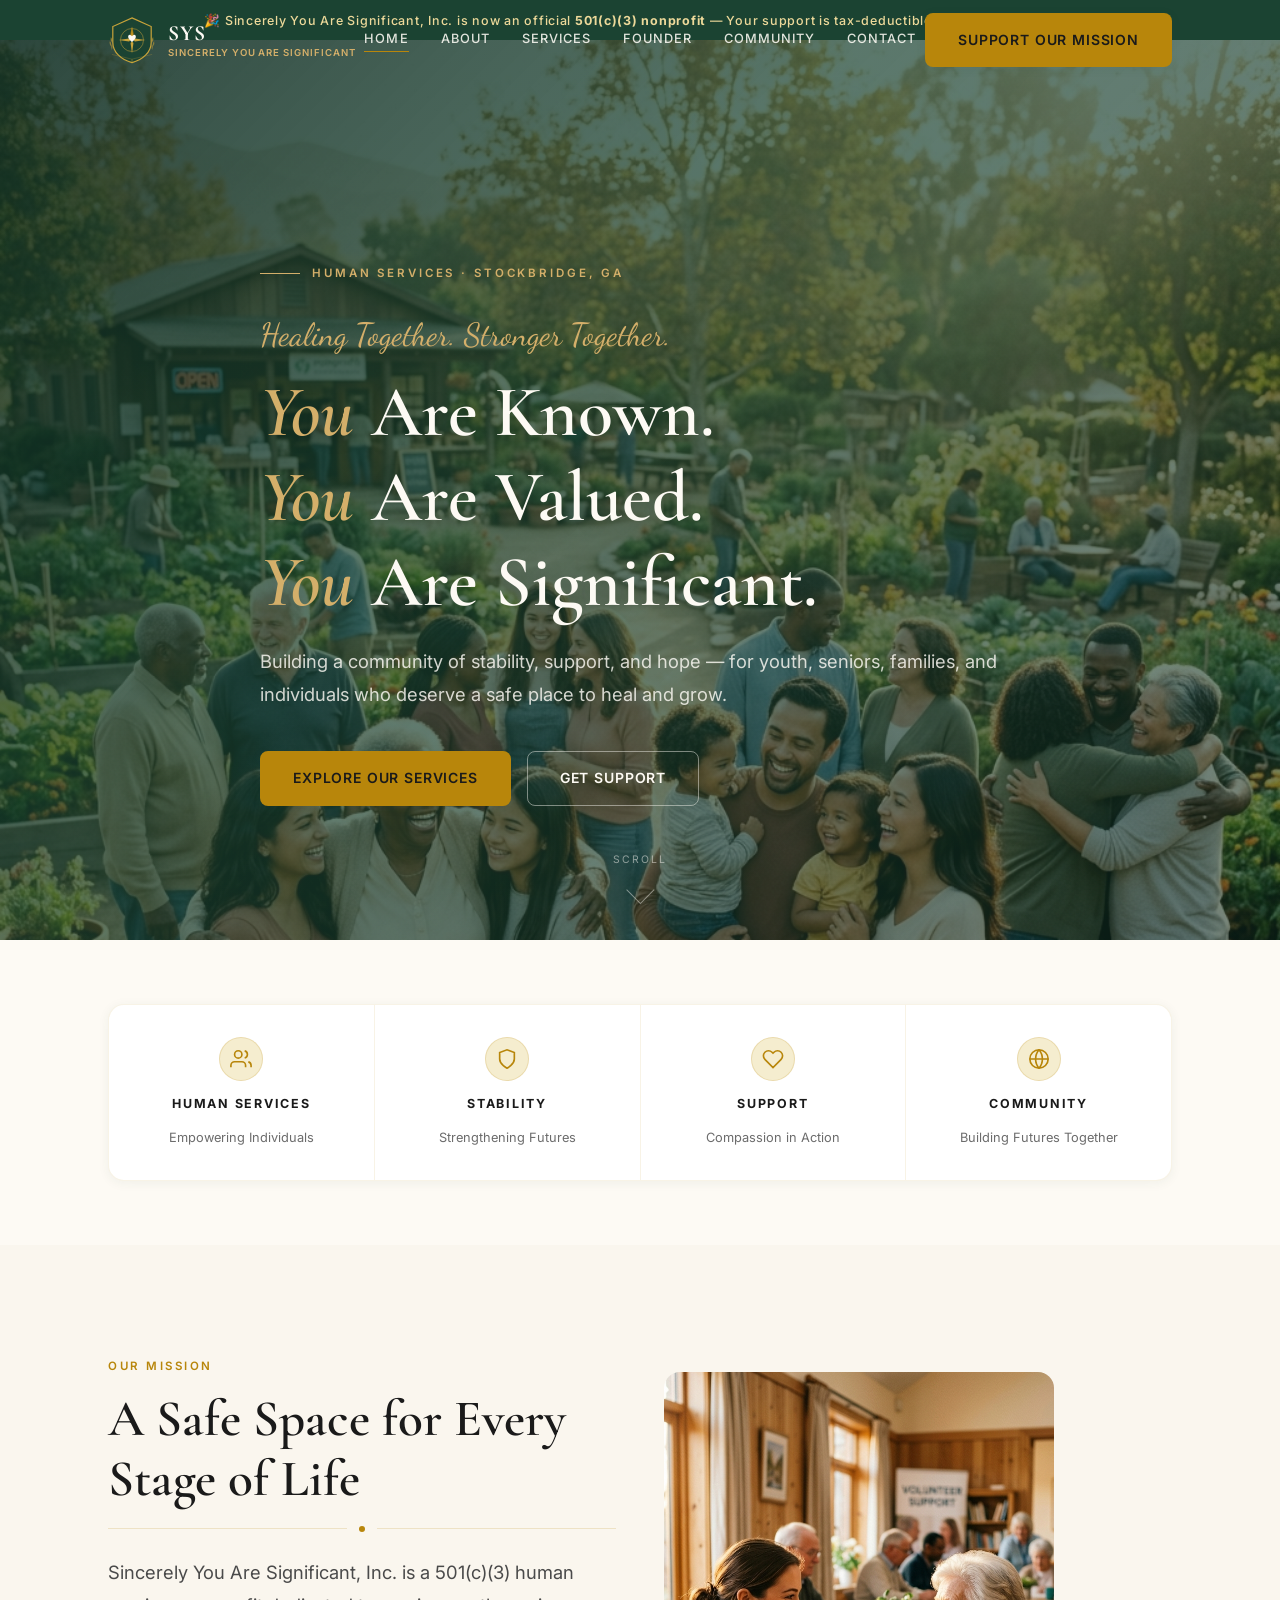
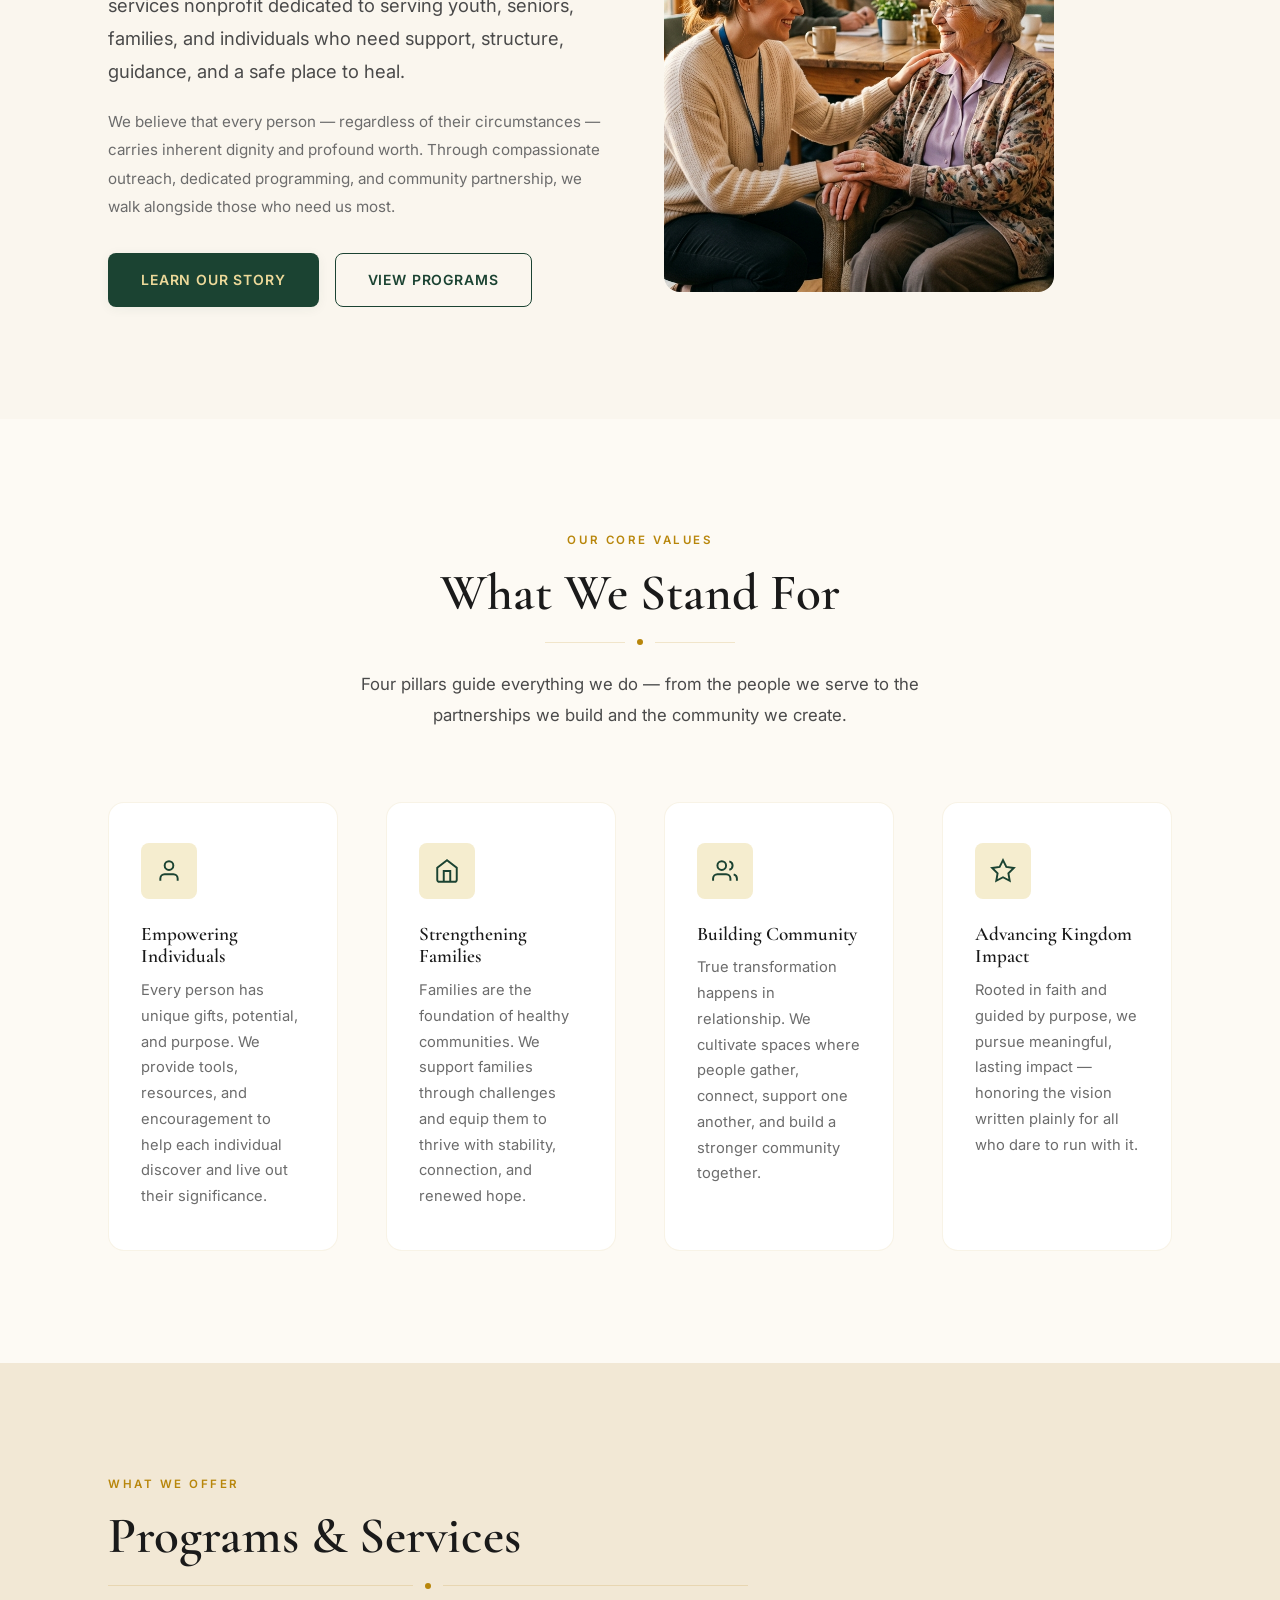
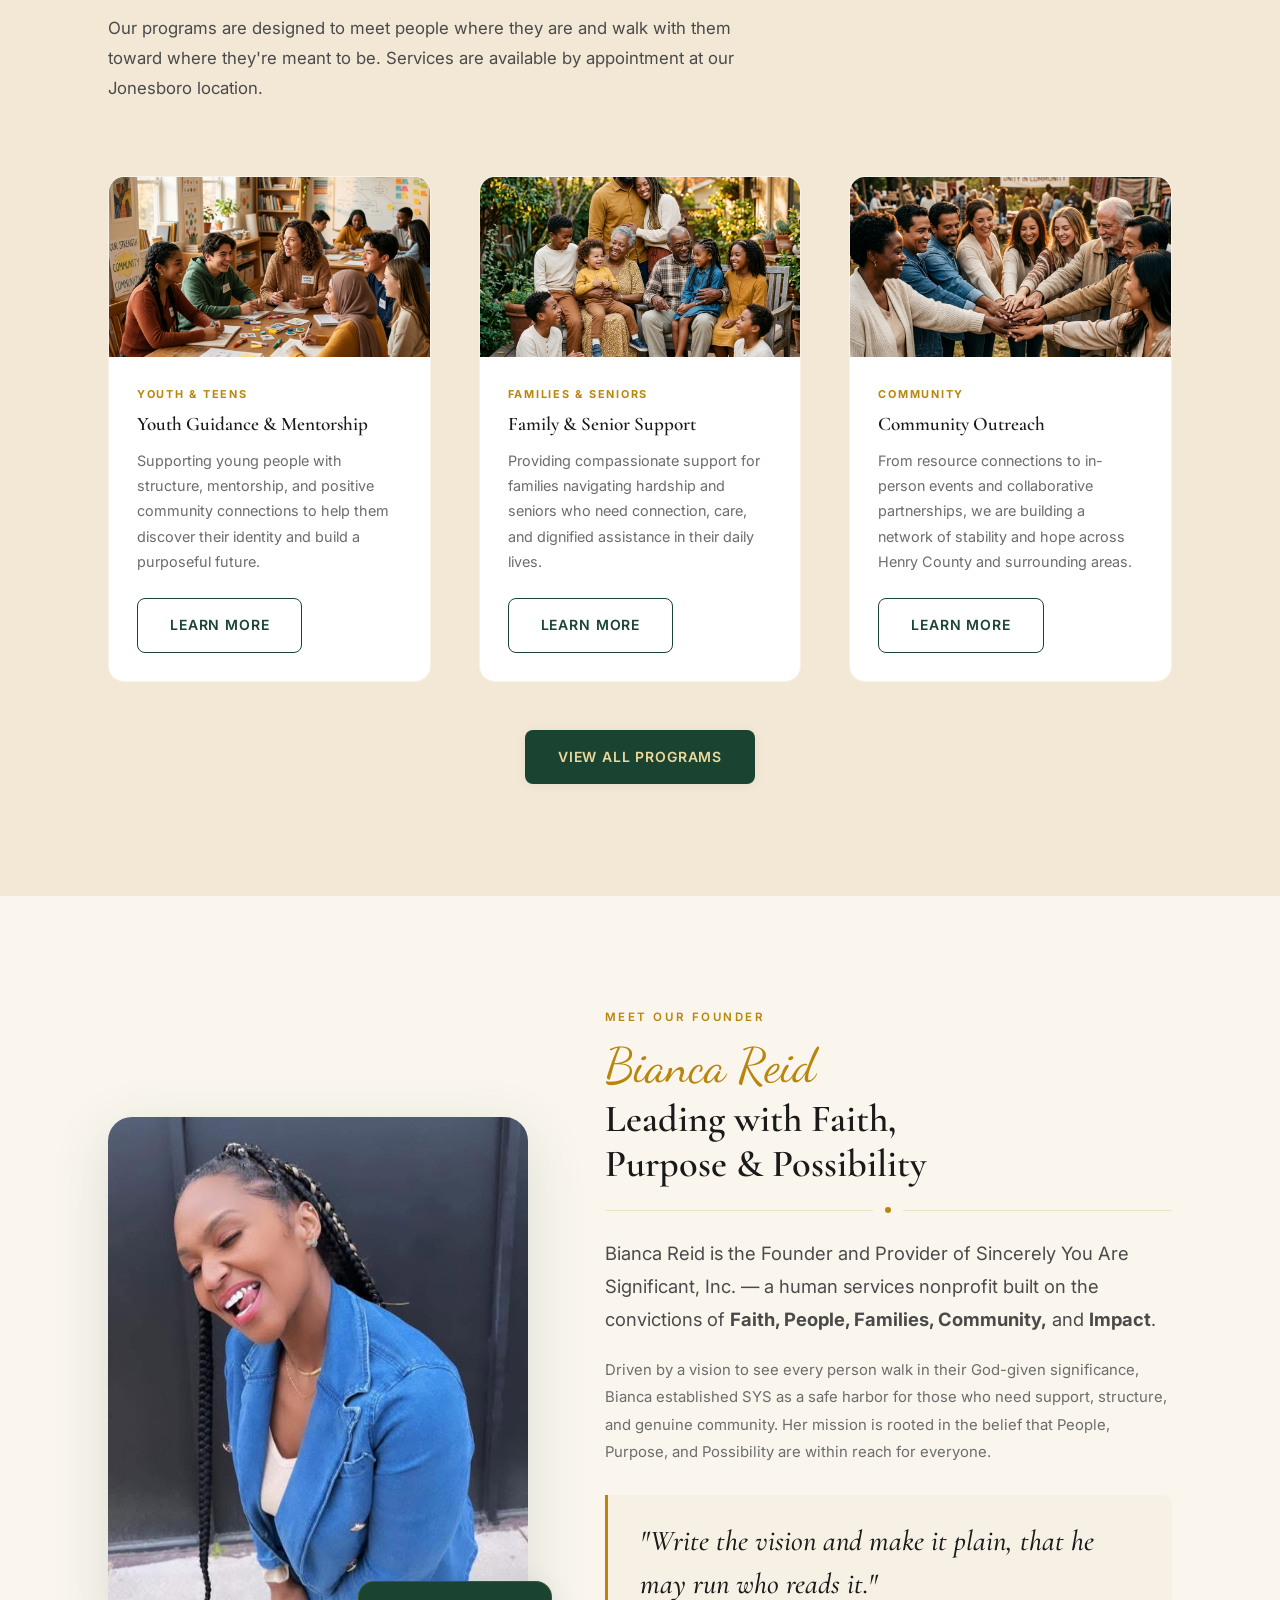
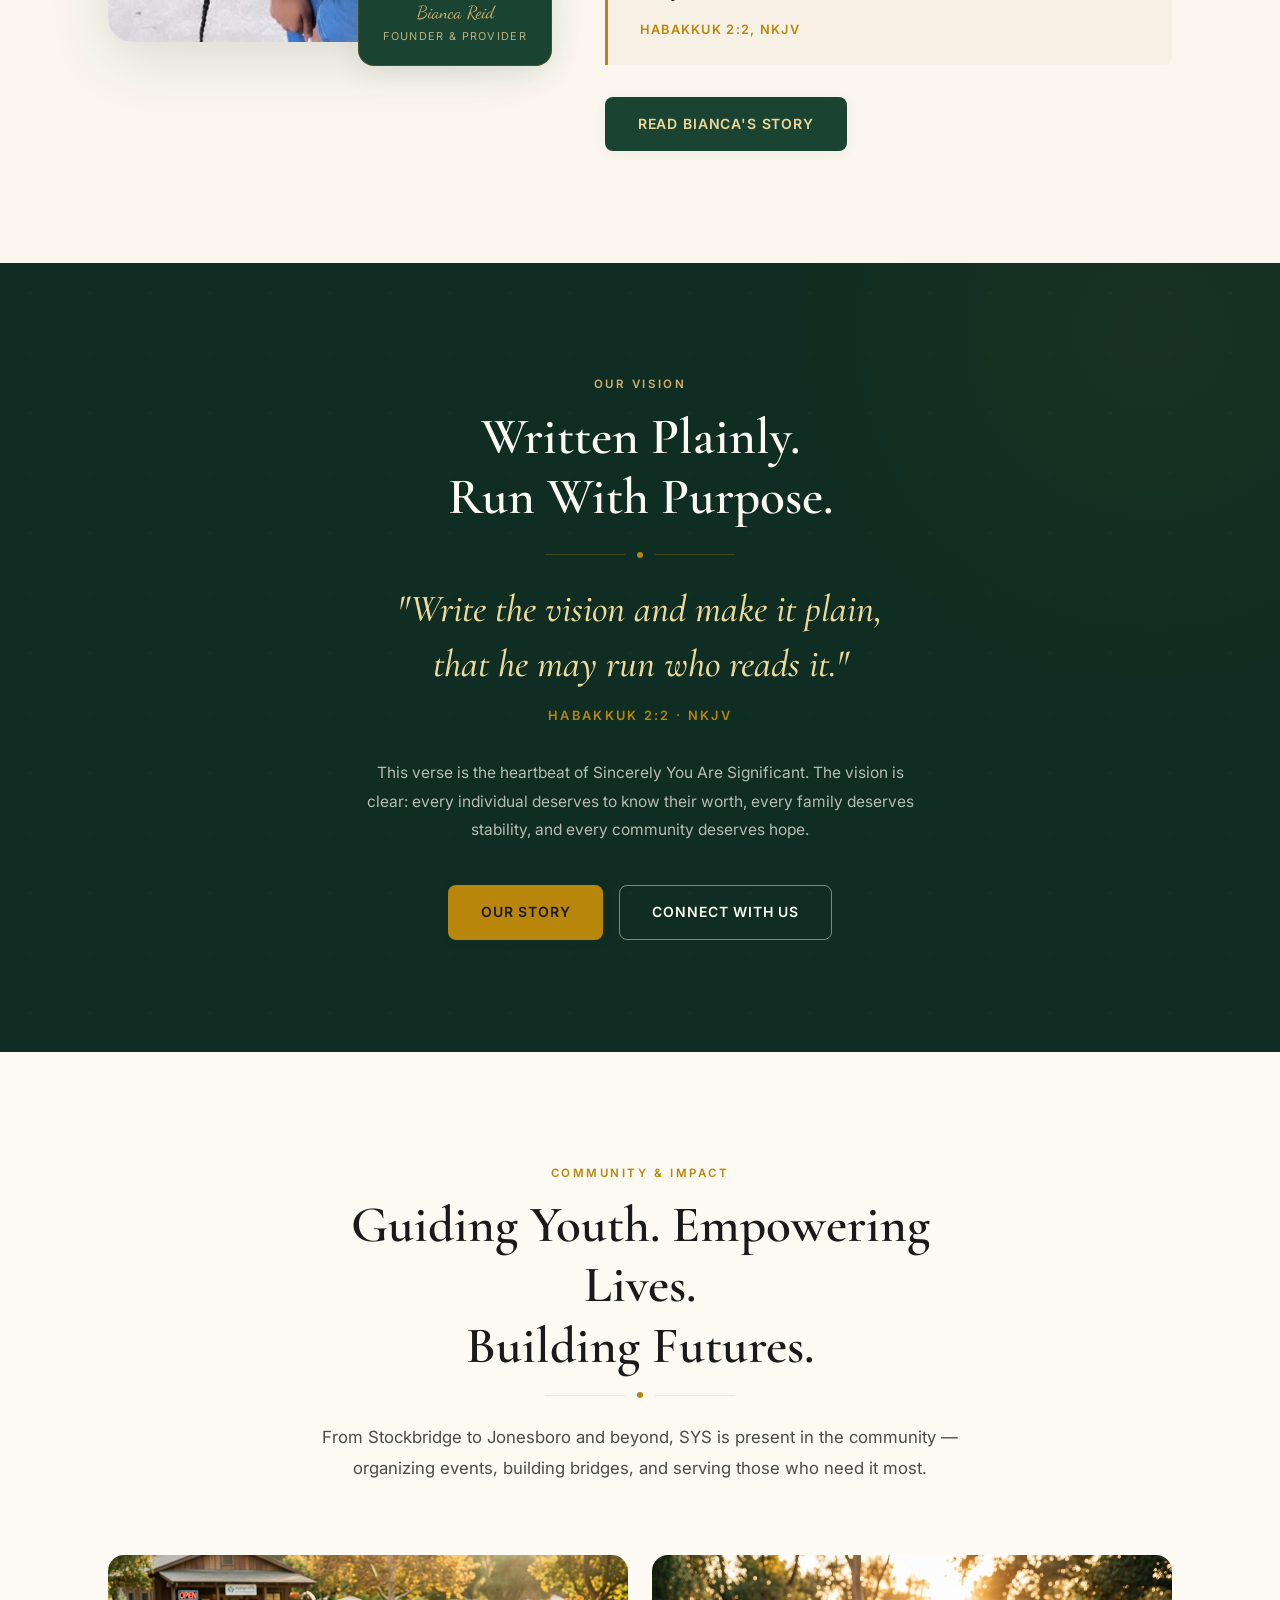
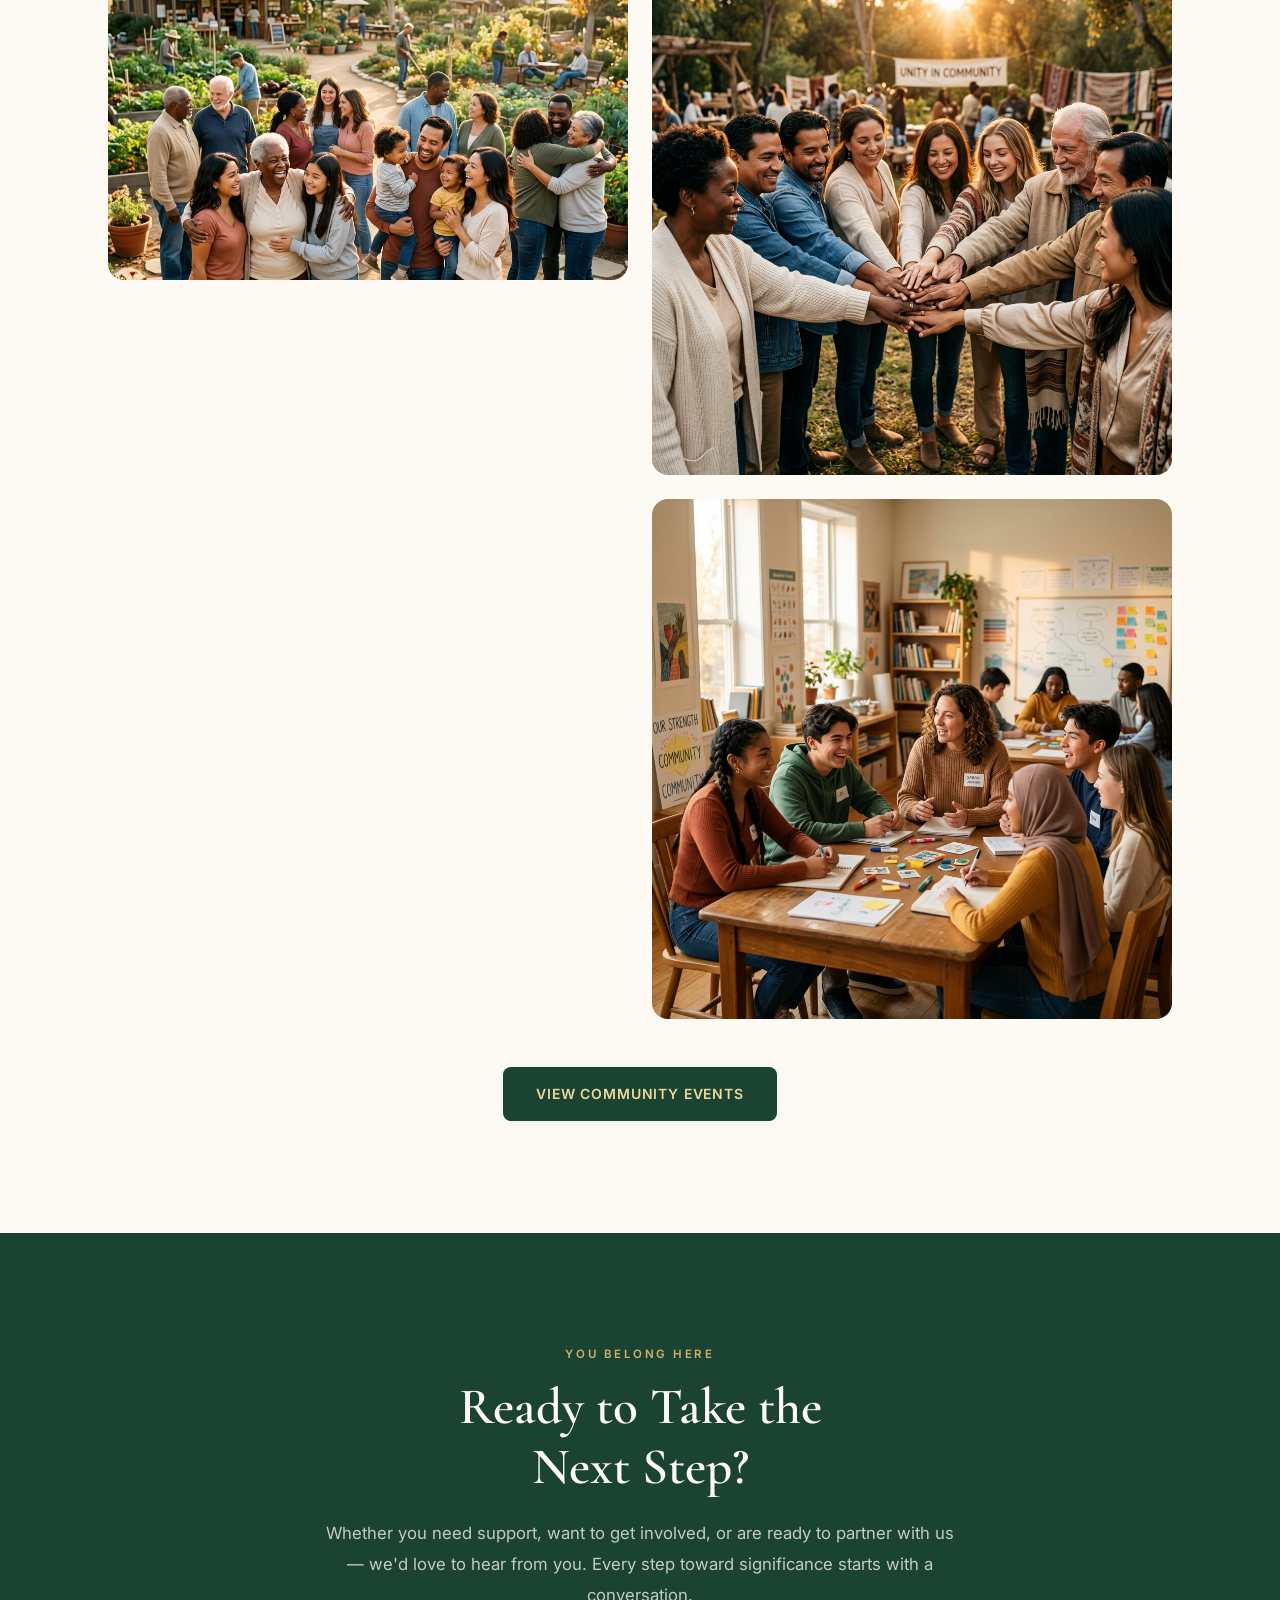
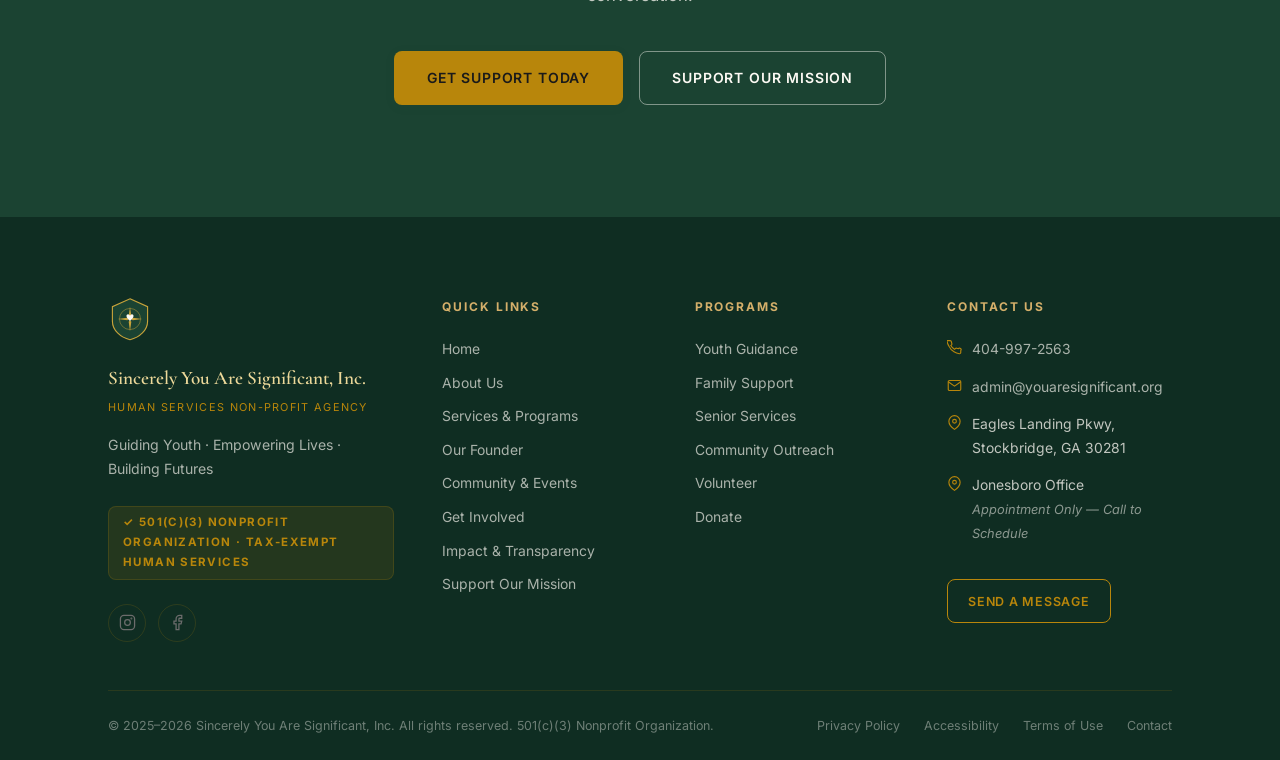
==== commit a54deef4: "feat: complete nonprofit launch readiness, technical SEO, accessibility, and trust pages" ====
--- a/index.html
+++ b/index.html
@@ -5,13 +5,19 @@
   <meta name="viewport" content="width=device-width, initial-scale=1.0" />
   <title>Sincerely You Are Significant, Inc. | Human Services Nonprofit | Stockbridge, GA</title>
   <meta name="description" content="Sincerely You Are Significant, Inc. is an official 501(c)(3) human services nonprofit in Stockbridge, GA. We empower individuals, strengthen families, and build community. Guiding Youth. Empowering Lives. Building Futures." />
-  <meta name="keywords" content="nonprofit, human services, Stockbridge GA, Bianca Reid, youth support, family services, community support" />
-  <meta property="og:title" content="Sincerely You Are Significant, Inc." />
-  <meta property="og:description" content="Healing Together. Stronger Together. Building a community of stability, support, and hope in Stockbridge, GA." />
+  <meta name="keywords" content="nonprofit Stockbridge GA, human services Henry County, Bianca Reid, youth mentorship Georgia, family support, senior care Stockbridge" />
+  <meta property="og:title" content="Sincerely You Are Significant, Inc. | Human Services Nonprofit" />
+  <meta property="og:description" content="Healing Together. Stronger Together. Building a community of stability, support, and hope in Stockbridge and Henry County, GA." />
   <meta property="og:type" content="website" />
-  <meta property="og:url" content="https://youaresignificant.org" />
+  <meta property="og:url" content="https://youaresignificant.org/" />
+  <meta property="og:image" content="https://youaresignificant.org/images/community_gathering.png" />
+  <meta property="og:image:alt" content="Community members gathered together in support with Sincerely You Are Significant" />
   <meta name="twitter:card" content="summary_large_image" />
+  <meta name="twitter:title" content="Sincerely You Are Significant, Inc." />
+  <meta name="twitter:description" content="Official 501(c)(3) human services nonprofit in Stockbridge, GA. Guiding Youth · Empowering Lives · Building Futures." />
+  <meta name="twitter:image" content="https://youaresignificant.org/images/community_gathering.png" />
   <link rel="canonical" href="https://youaresignificant.org/" />
+  <link rel="preload" as="image" href="images/community_gathering.png" fetchpriority="high" />
   <link rel="stylesheet" href="css/main.css" />
   <link rel="icon" type="image/svg+xml" href="images/favicon.svg" />
   <script type="application/ld+json">
@@ -478,7 +484,7 @@
         <p class="footer__brand-name">Sincerely You Are Significant, Inc.</p>
         <p class="footer__brand-sub">Human Services Non-Profit Agency</p>
         <p class="footer__tagline">Guiding Youth · Empowering Lives · Building Futures</p>
-        <span class="footer__501">✓ 501(c)(3) Nonprofit — EIN: [Confirm with owner]</span>
+        <span class="footer__501">✓ 501(c)(3) Nonprofit Organization · Tax-Exempt Human Services</span>
         <div class="social-links" style="margin-top:1.5rem;">
           <a href="https://www.instagram.com/thesysorg" target="_blank" rel="noopener" class="social-link" aria-label="Follow us on Instagram @theSYSorg">
             <svg viewBox="0 0 24 24" fill="none" stroke="currentColor" stroke-width="1.8"><rect x="2" y="2" width="20" height="20" rx="5" ry="5"/><circle cx="12" cy="12" r="4"/><circle cx="17.5" cy="6.5" r="0.5" fill="currentColor"/></svg>
@@ -498,7 +504,8 @@
           <li><a href="services.html">Services &amp; Programs</a></li>
           <li><a href="founder.html">Our Founder</a></li>
           <li><a href="community.html">Community &amp; Events</a></li>
-          <li><a href="contact.html">Get Support</a></li>
+          <li><a href="volunteer.html">Get Involved</a></li>
+          <li><a href="impact.html">Impact &amp; Transparency</a></li>
           <li><a href="support.html">Support Our Mission</a></li>
         </ul>
       </div>
@@ -511,7 +518,7 @@
           <li><a href="services.html#families">Family Support</a></li>
           <li><a href="services.html#seniors">Senior Services</a></li>
           <li><a href="services.html#community">Community Outreach</a></li>
-          <li><a href="support.html">Volunteer</a></li>
+          <li><a href="volunteer.html">Volunteer</a></li>
           <li><a href="support.html">Donate</a></li>
         </ul>
       </div>
@@ -541,17 +548,19 @@
 
     <div class="footer__bottom">
       <p class="footer__copy">
-        © 2024–2025 Sincerely You Are Significant, Inc. All rights reserved. A 501(c)(3) Nonprofit Organization.
+        &copy; 2025–2026 Sincerely You Are Significant, Inc. All rights reserved. 501(c)(3) Nonprofit Organization.
       </p>
       <div class="footer__legal">
         <a href="privacy.html">Privacy Policy</a>
         <a href="privacy.html#accessibility">Accessibility</a>
+        <a href="terms.html">Terms of Use</a>
         <a href="contact.html">Contact</a>
       </div>
     </div>
   </div>
 </footer>
 
+<script src="js/config.js"></script>
 <script src="js/main.js"></script>
 </body>
 </html>
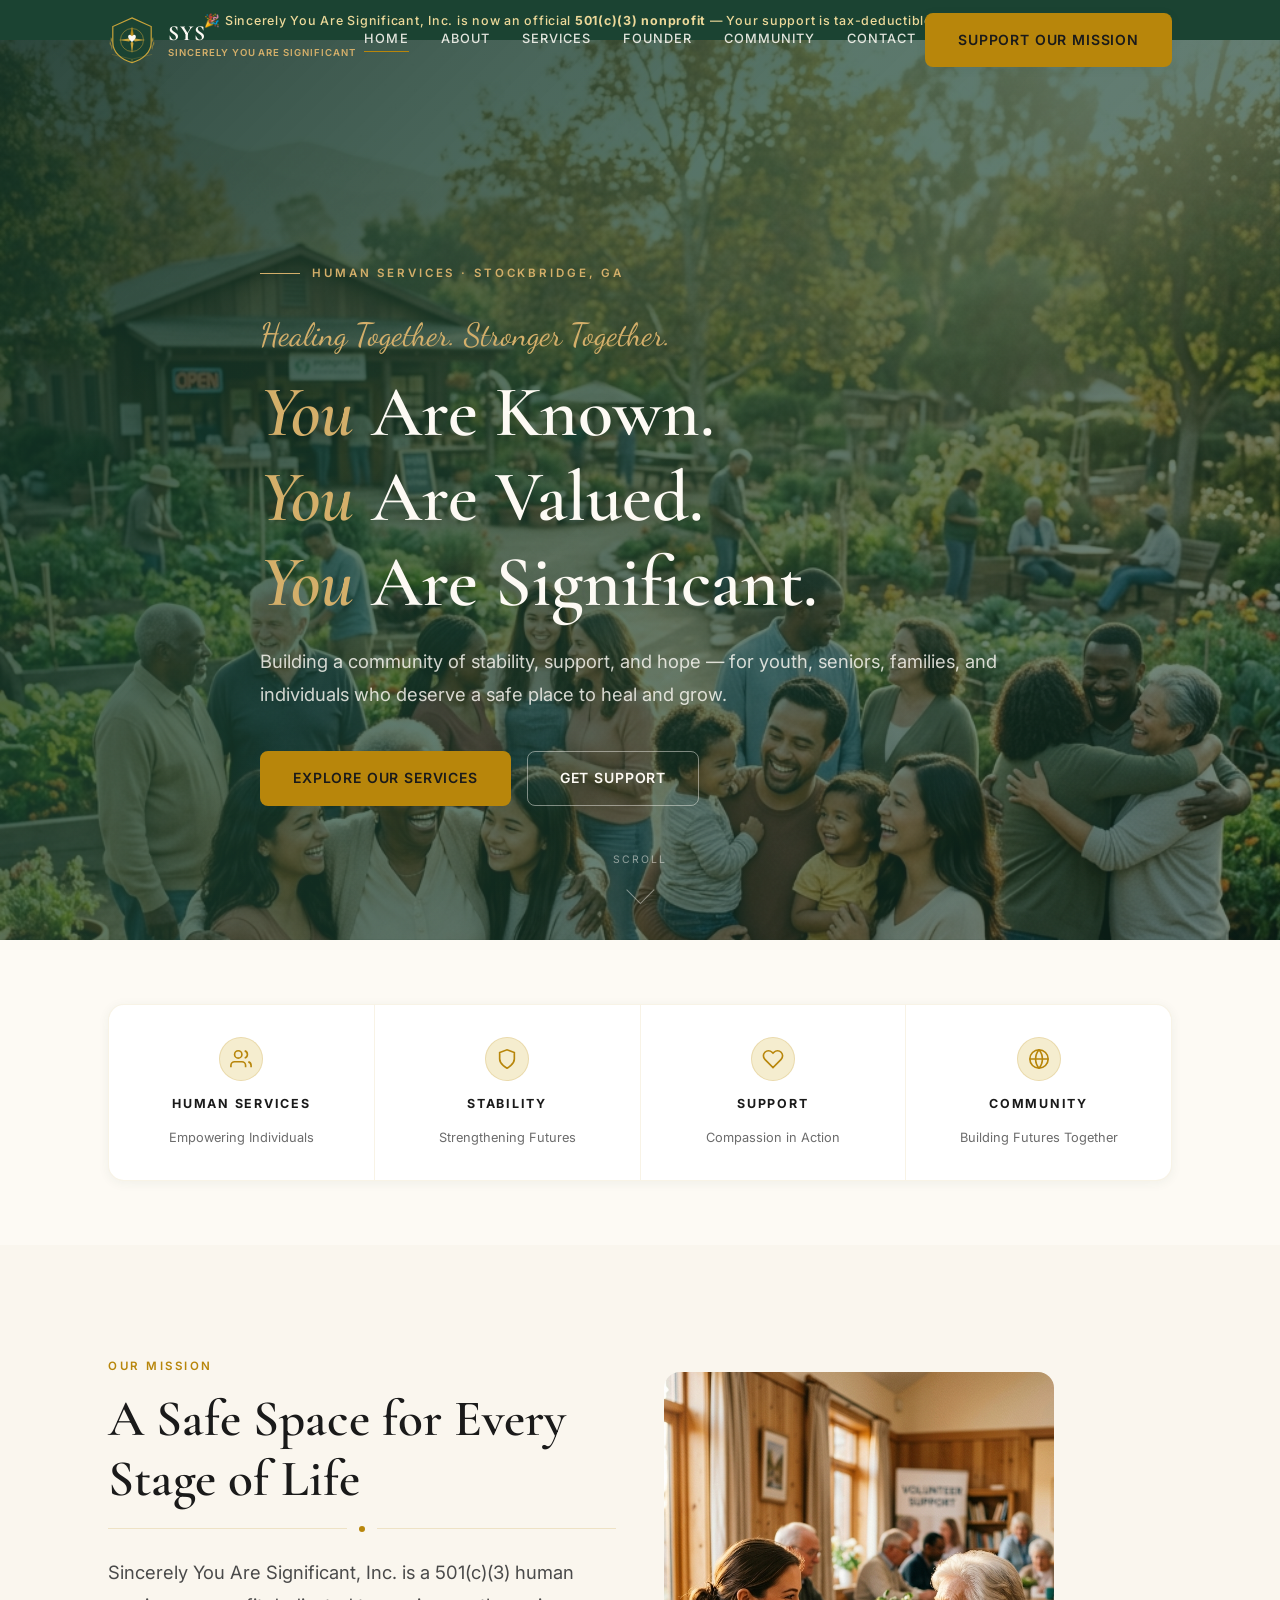
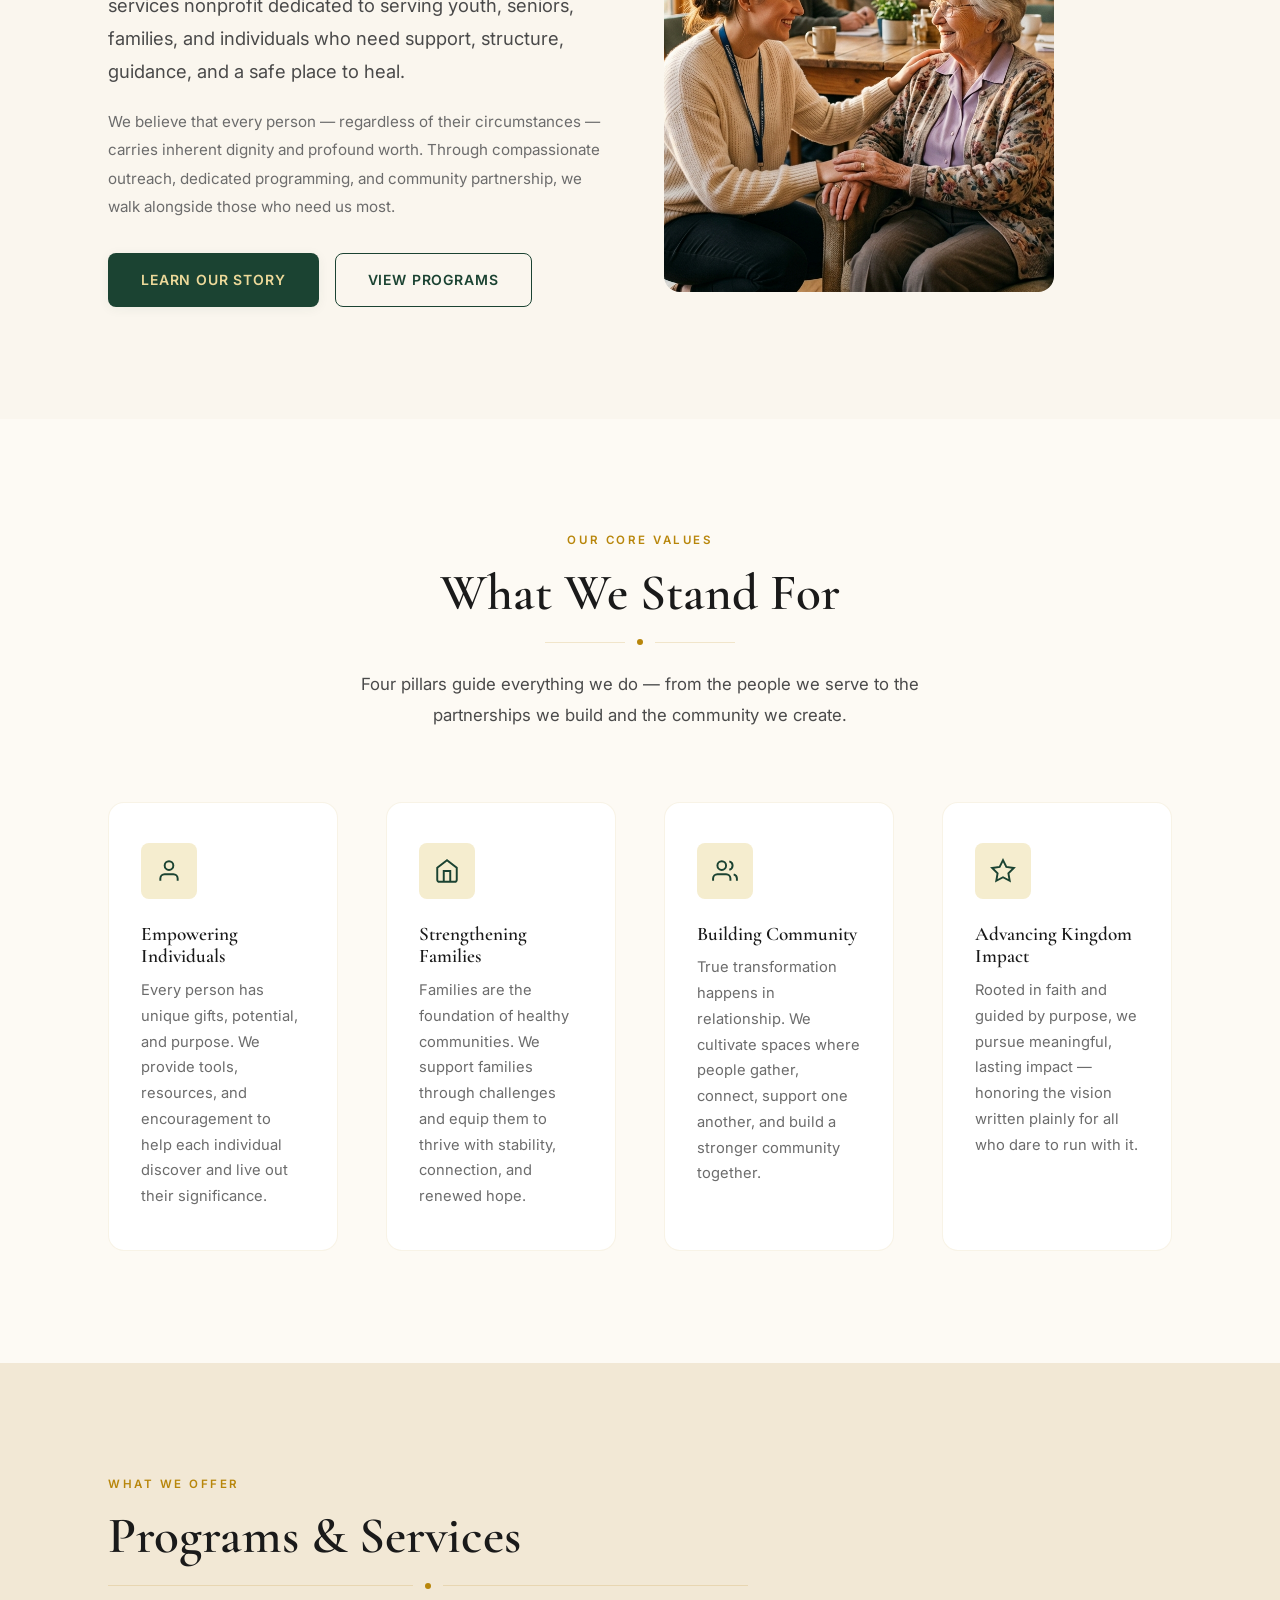
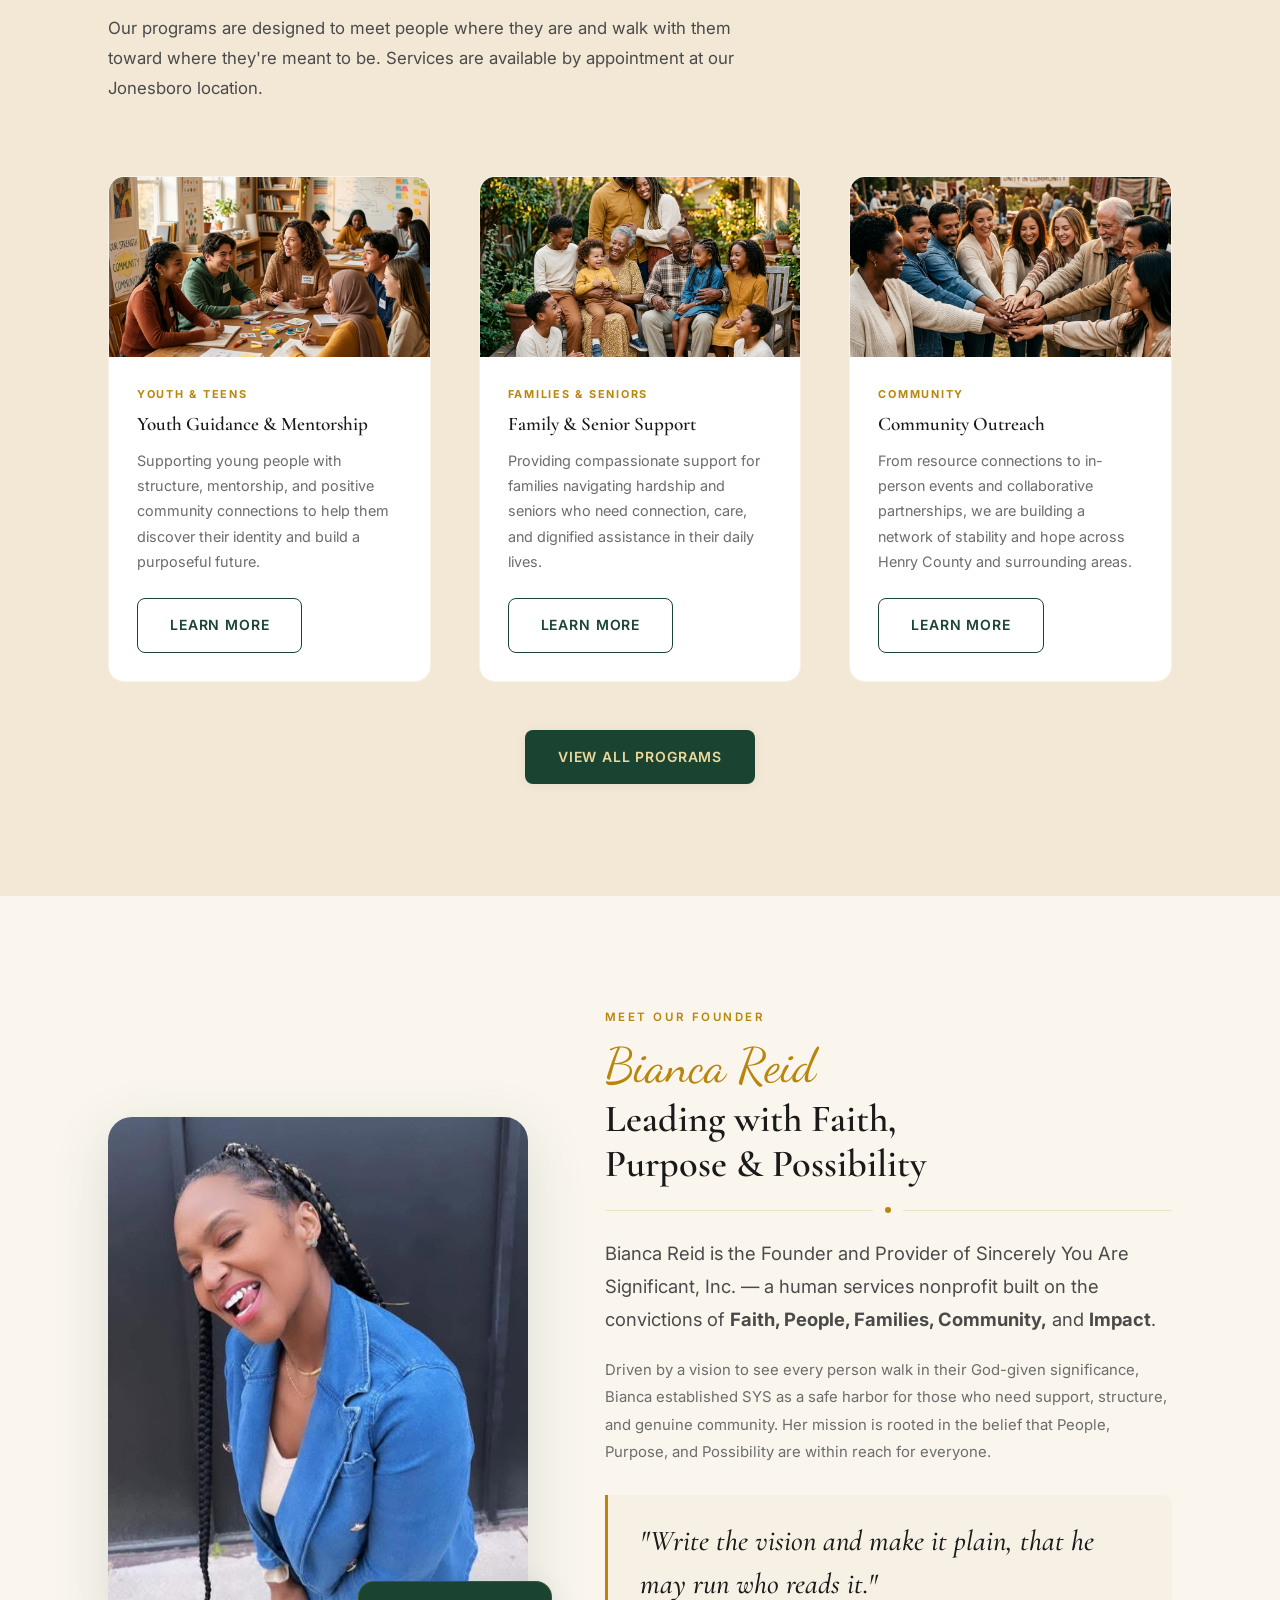
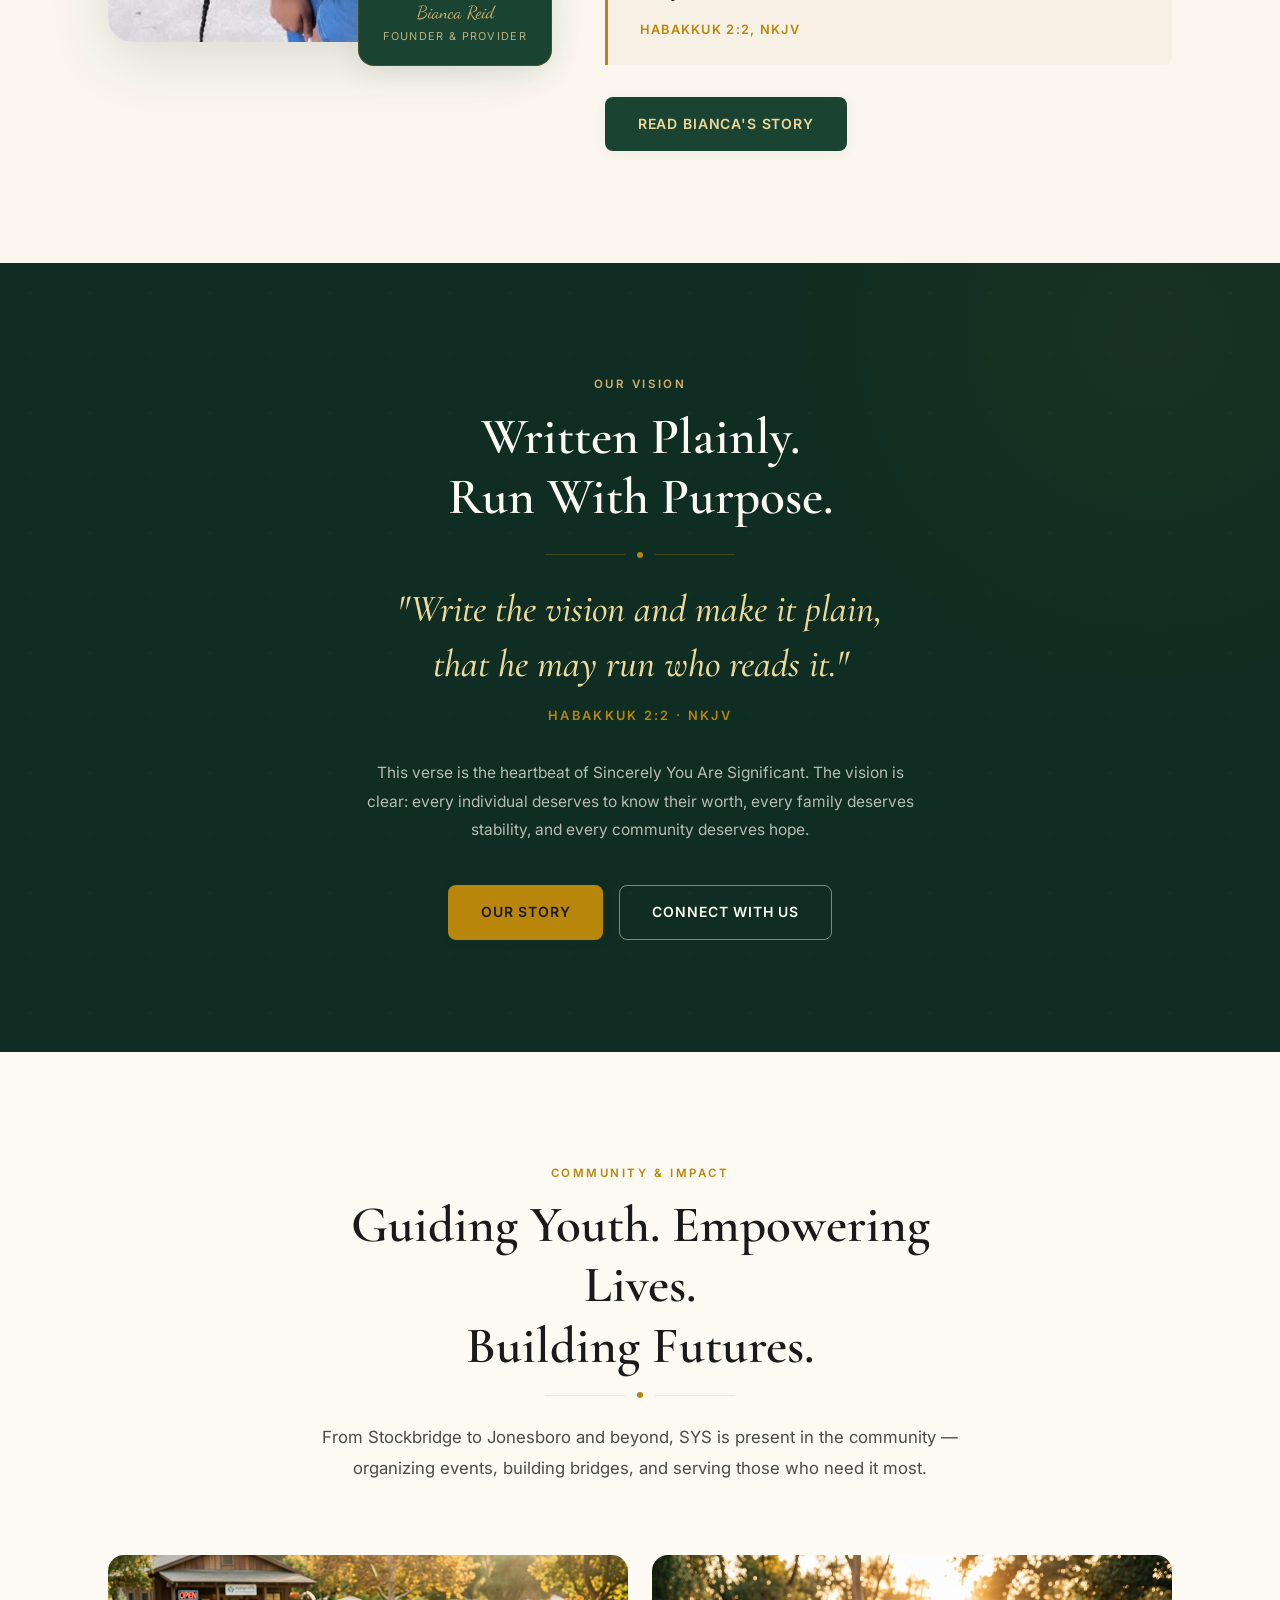
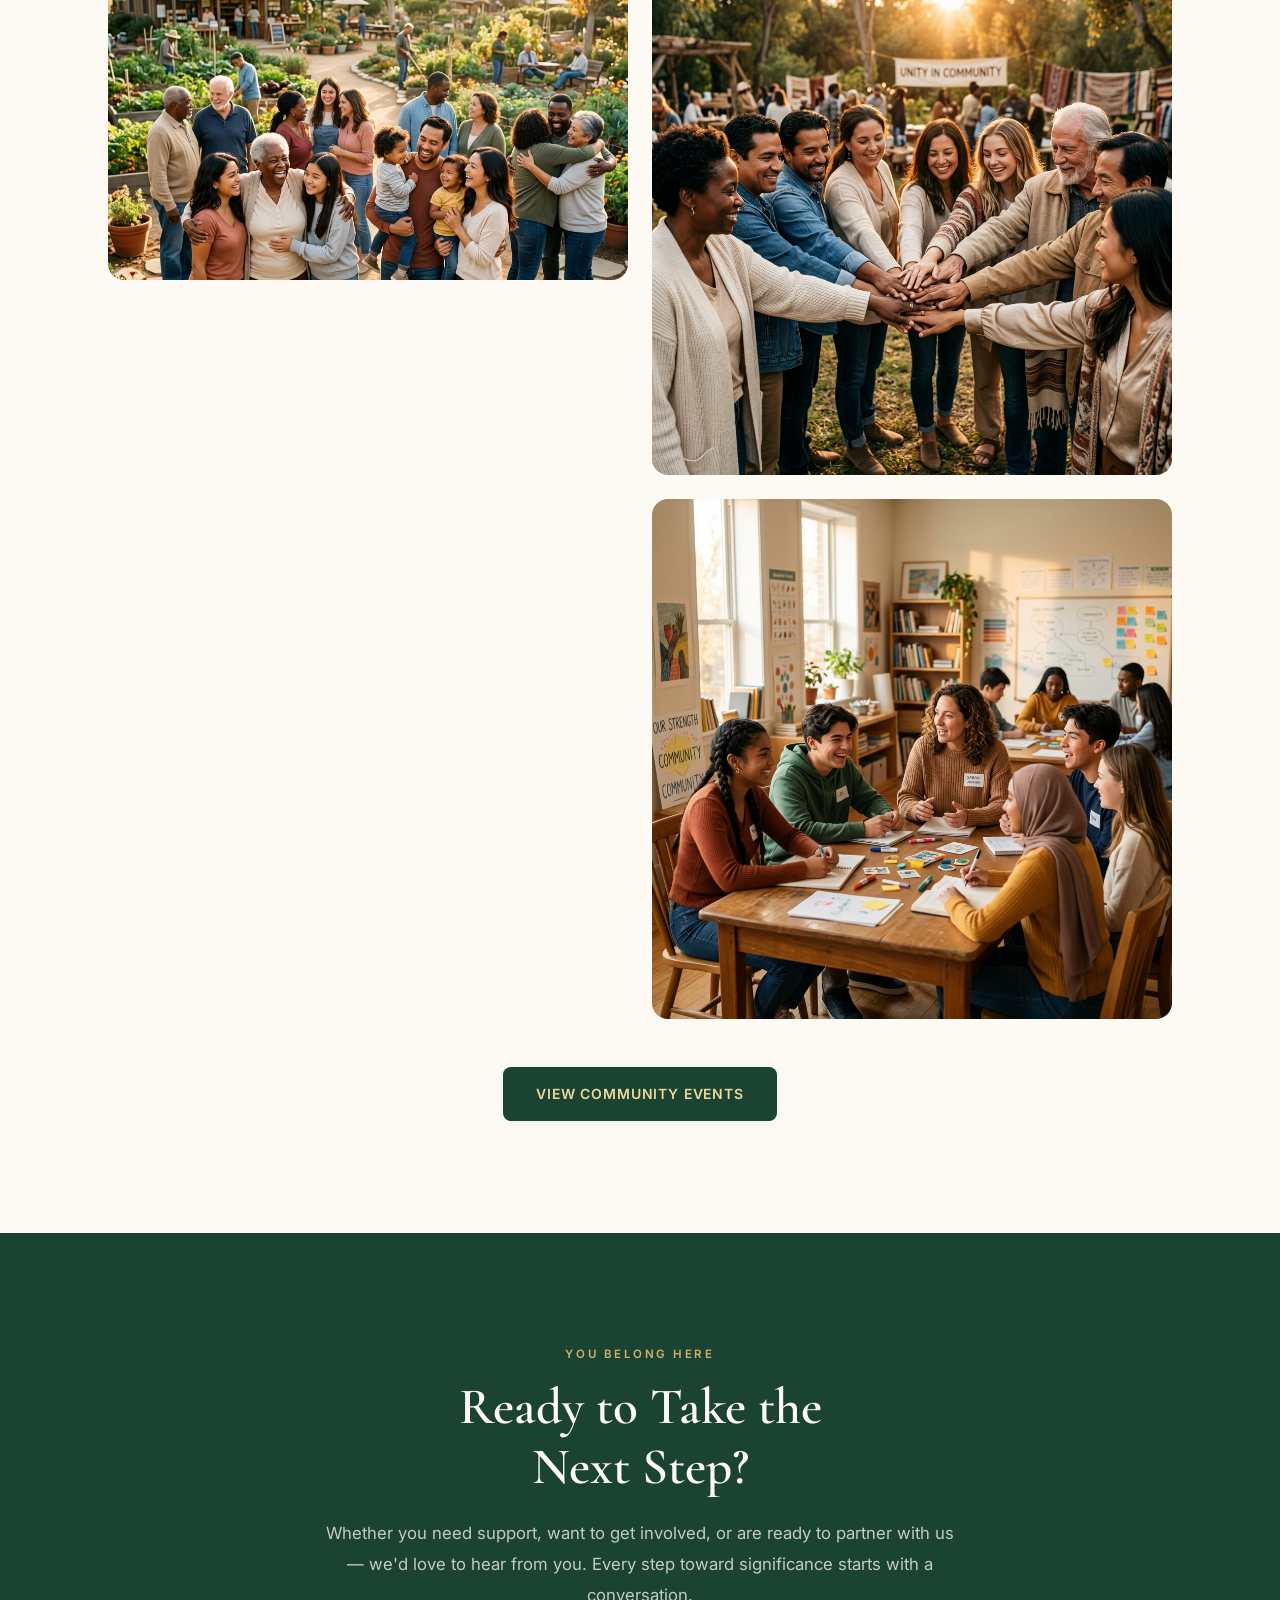
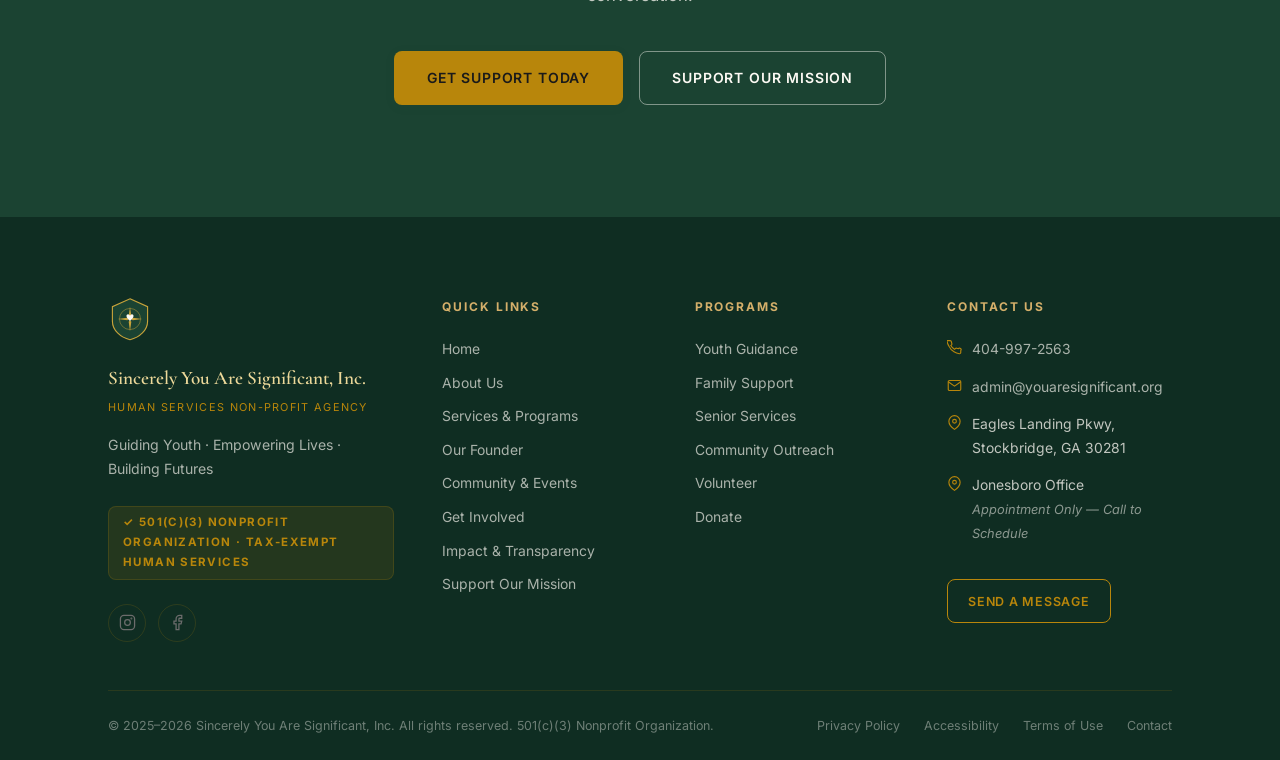
==== commit 43c2b4bb: "feat(seo): harmonize JSON-LD schemas with clean URLs, enhance robots.txt, llms.txt AEO Q&A, and Sear" ====
--- a/index.html
+++ b/index.html
@@ -23,29 +23,40 @@
   <script type="application/ld+json">
   {
     "@context": "https://schema.org",
-    "@type": "NonprofitOrganization",
-    "name": "Sincerely You Are Significant, Inc.",
-    "alternateName": "SYS",
-    "url": "https://youaresignificant.org",
-    "email": "admin@youaresignificant.org",
-    "telephone": "404-997-2563",
-    "address": {
-      "@type": "PostalAddress",
-      "streetAddress": "Eagles Landing Pkwy",
-      "addressLocality": "Stockbridge",
-      "addressRegion": "GA",
-      "postalCode": "30281",
-      "addressCountry": "US"
-    },
-    "description": "Human Services Non-Profit Agency — Guiding Youth, Empowering Lives, Building Futures.",
-    "foundingDate": "2024",
-    "founder": {
-      "@type": "Person",
-      "name": "Bianca Reid"
-    },
-    "sameAs": [
-      "https://www.instagram.com/thesysorg",
-      "https://www.facebook.com/profile.php?id=61594629771230"
+    "@graph": [
+      {
+        "@type": "NonprofitOrganization",
+        "@id": "https://youaresignificant.org/#organization",
+        "name": "Sincerely You Are Significant, Inc.",
+        "alternateName": "SYS",
+        "url": "https://youaresignificant.org",
+        "email": "admin@youaresignificant.org",
+        "telephone": "404-997-2563",
+        "address": {
+          "@type": "PostalAddress",
+          "streetAddress": "Eagles Landing Pkwy",
+          "addressLocality": "Stockbridge",
+          "addressRegion": "GA",
+          "postalCode": "30281",
+          "addressCountry": "US"
+        },
+        "description": "Human Services Non-Profit Agency — Guiding Youth, Empowering Lives, Building Futures.",
+        "founder": {
+          "@type": "Person",
+          "name": "Bianca Reid"
+        },
+        "sameAs": [
+          "https://www.instagram.com/thesysorg",
+          "https://www.facebook.com/profile.php?id=61594629771230"
+        ]
+      },
+      {
+        "@type": "WebSite",
+        "@id": "https://youaresignificant.org/#website",
+        "url": "https://youaresignificant.org",
+        "name": "Sincerely You Are Significant, Inc.",
+        "publisher": { "@id": "https://youaresignificant.org/#organization" }
+      }
     ]
   }
   </script>
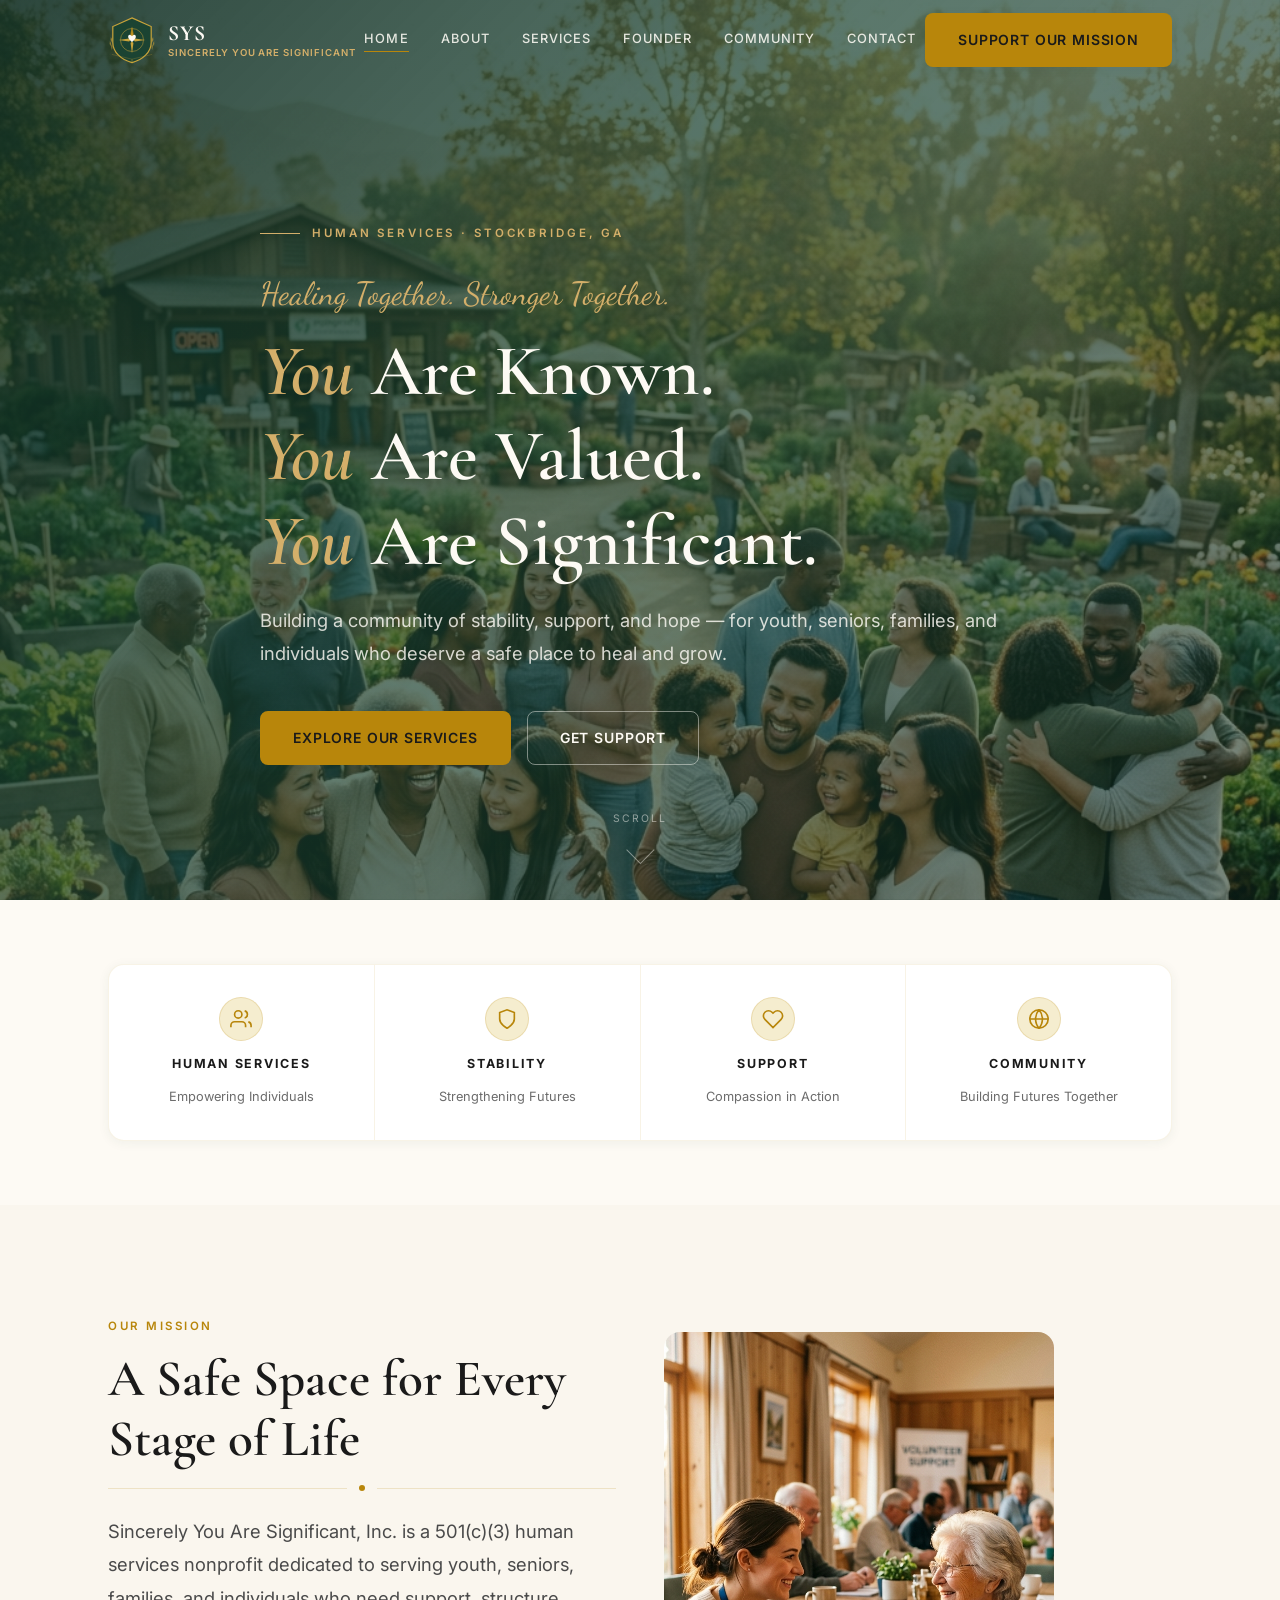
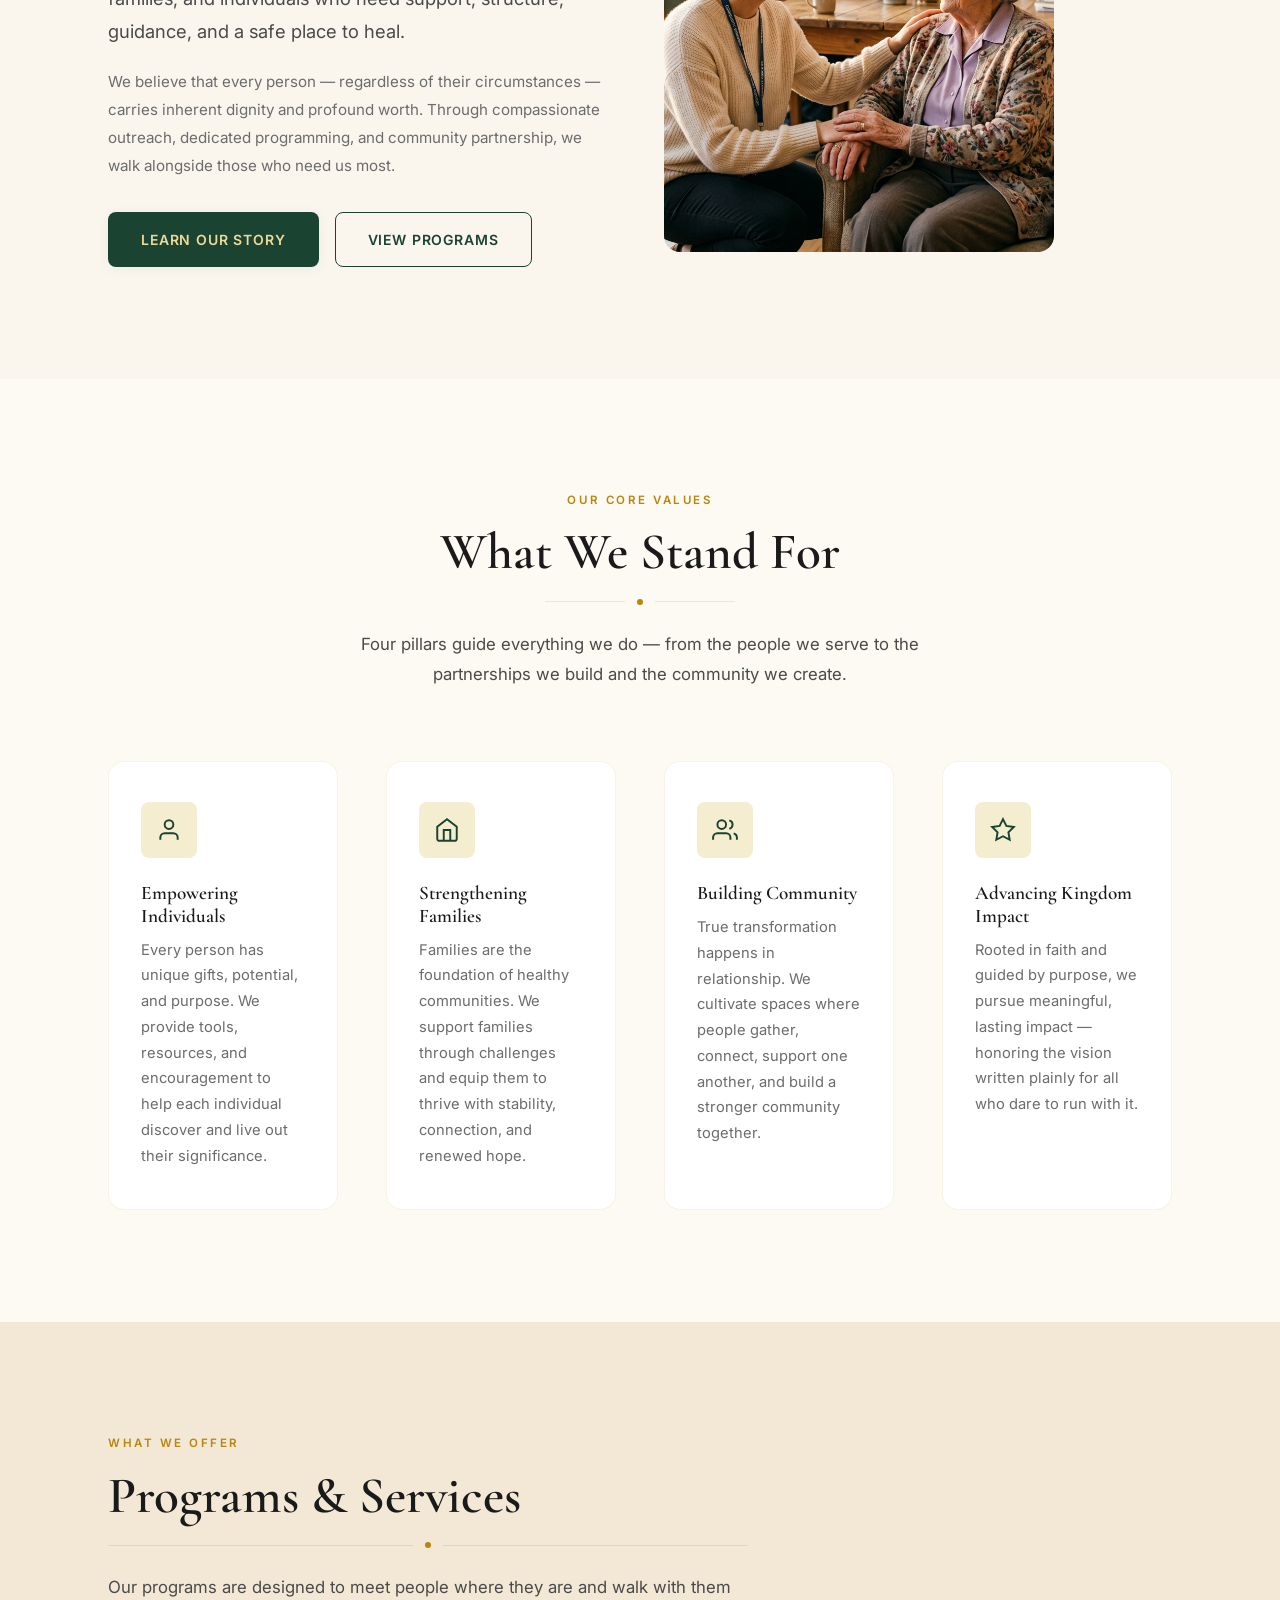
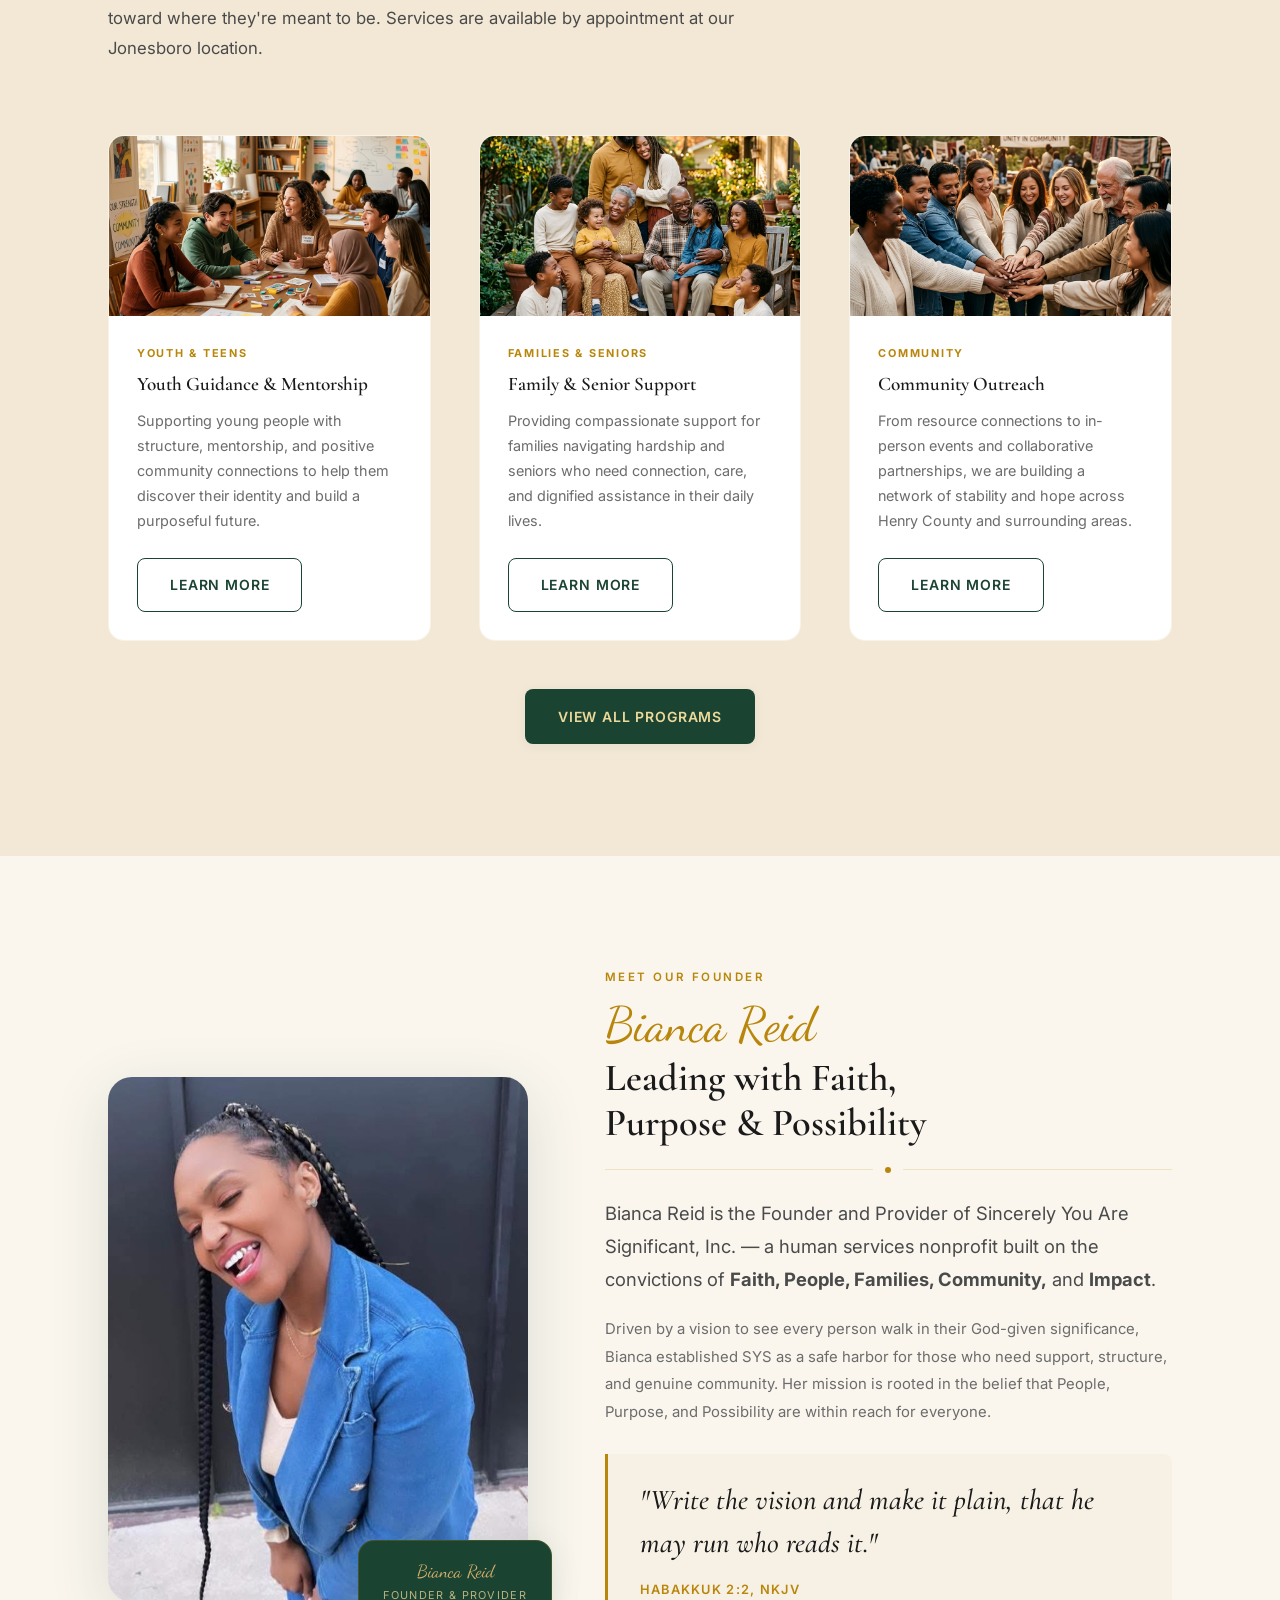
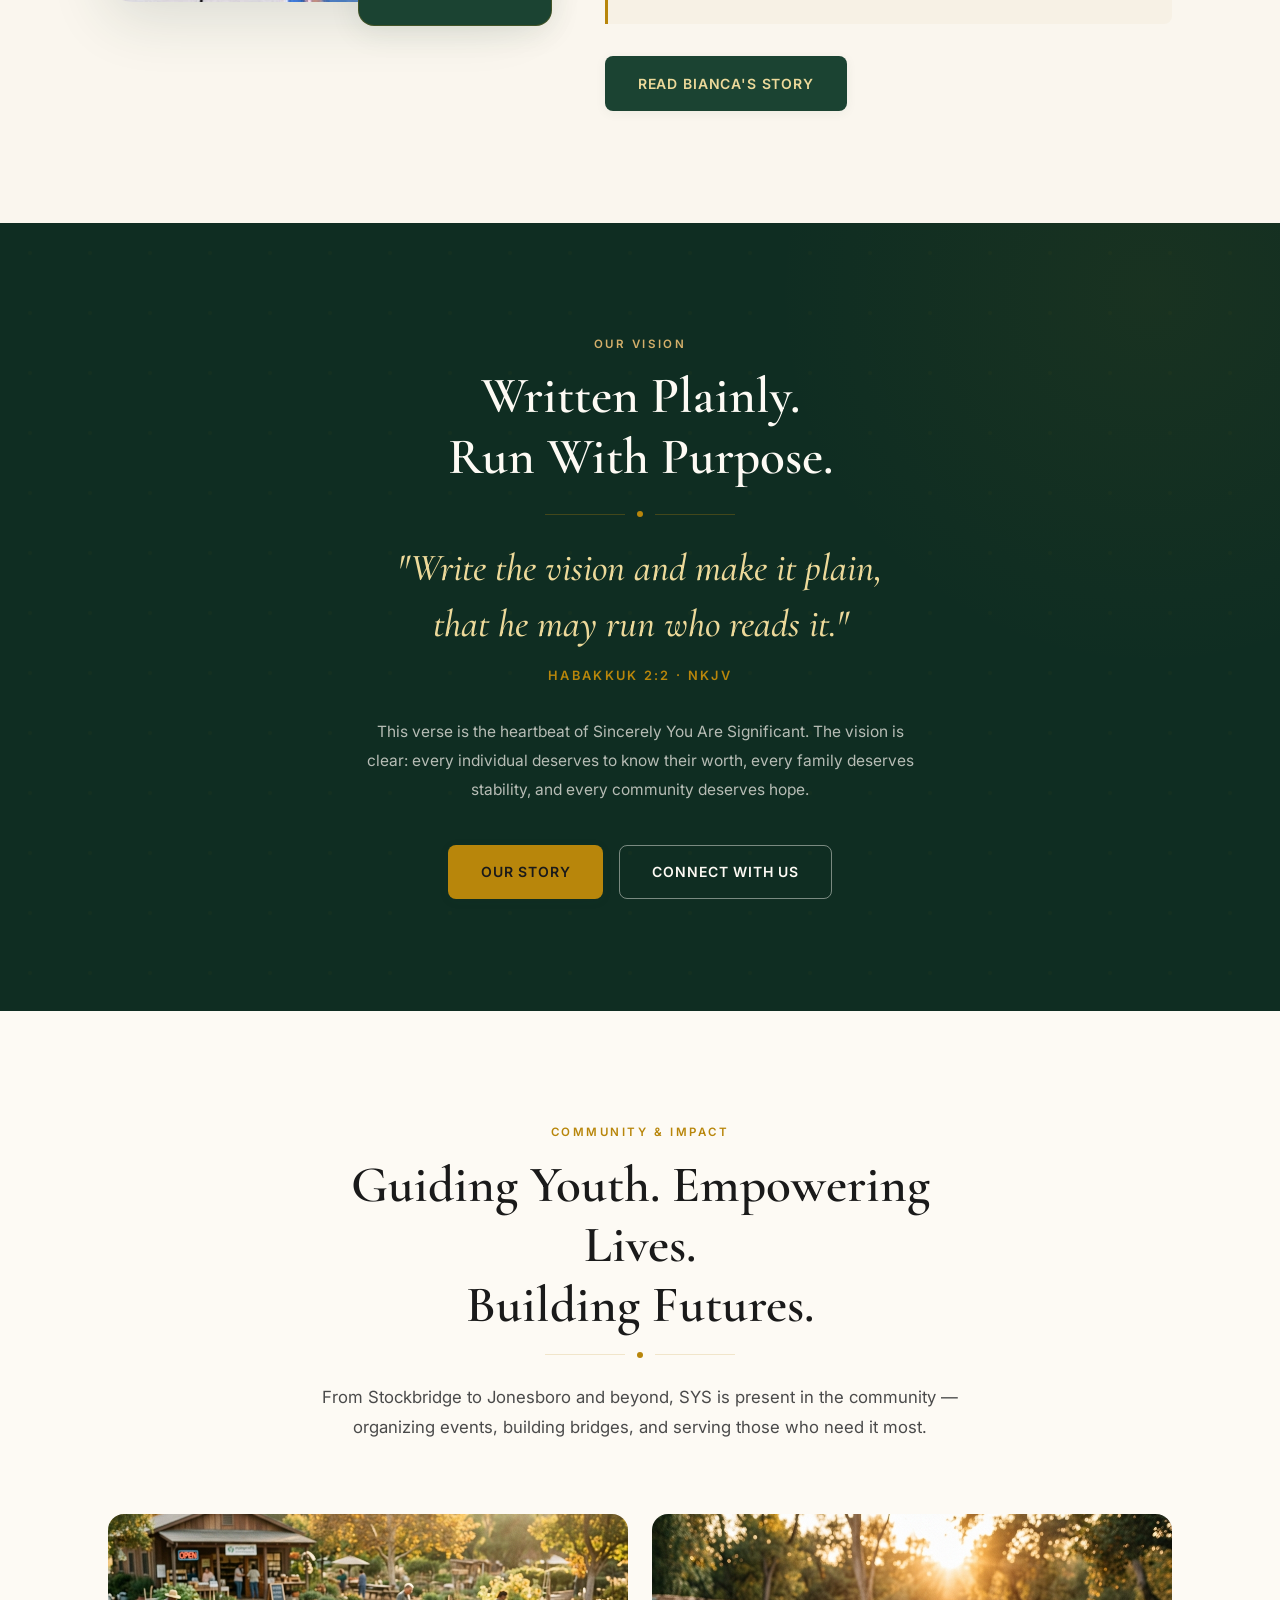
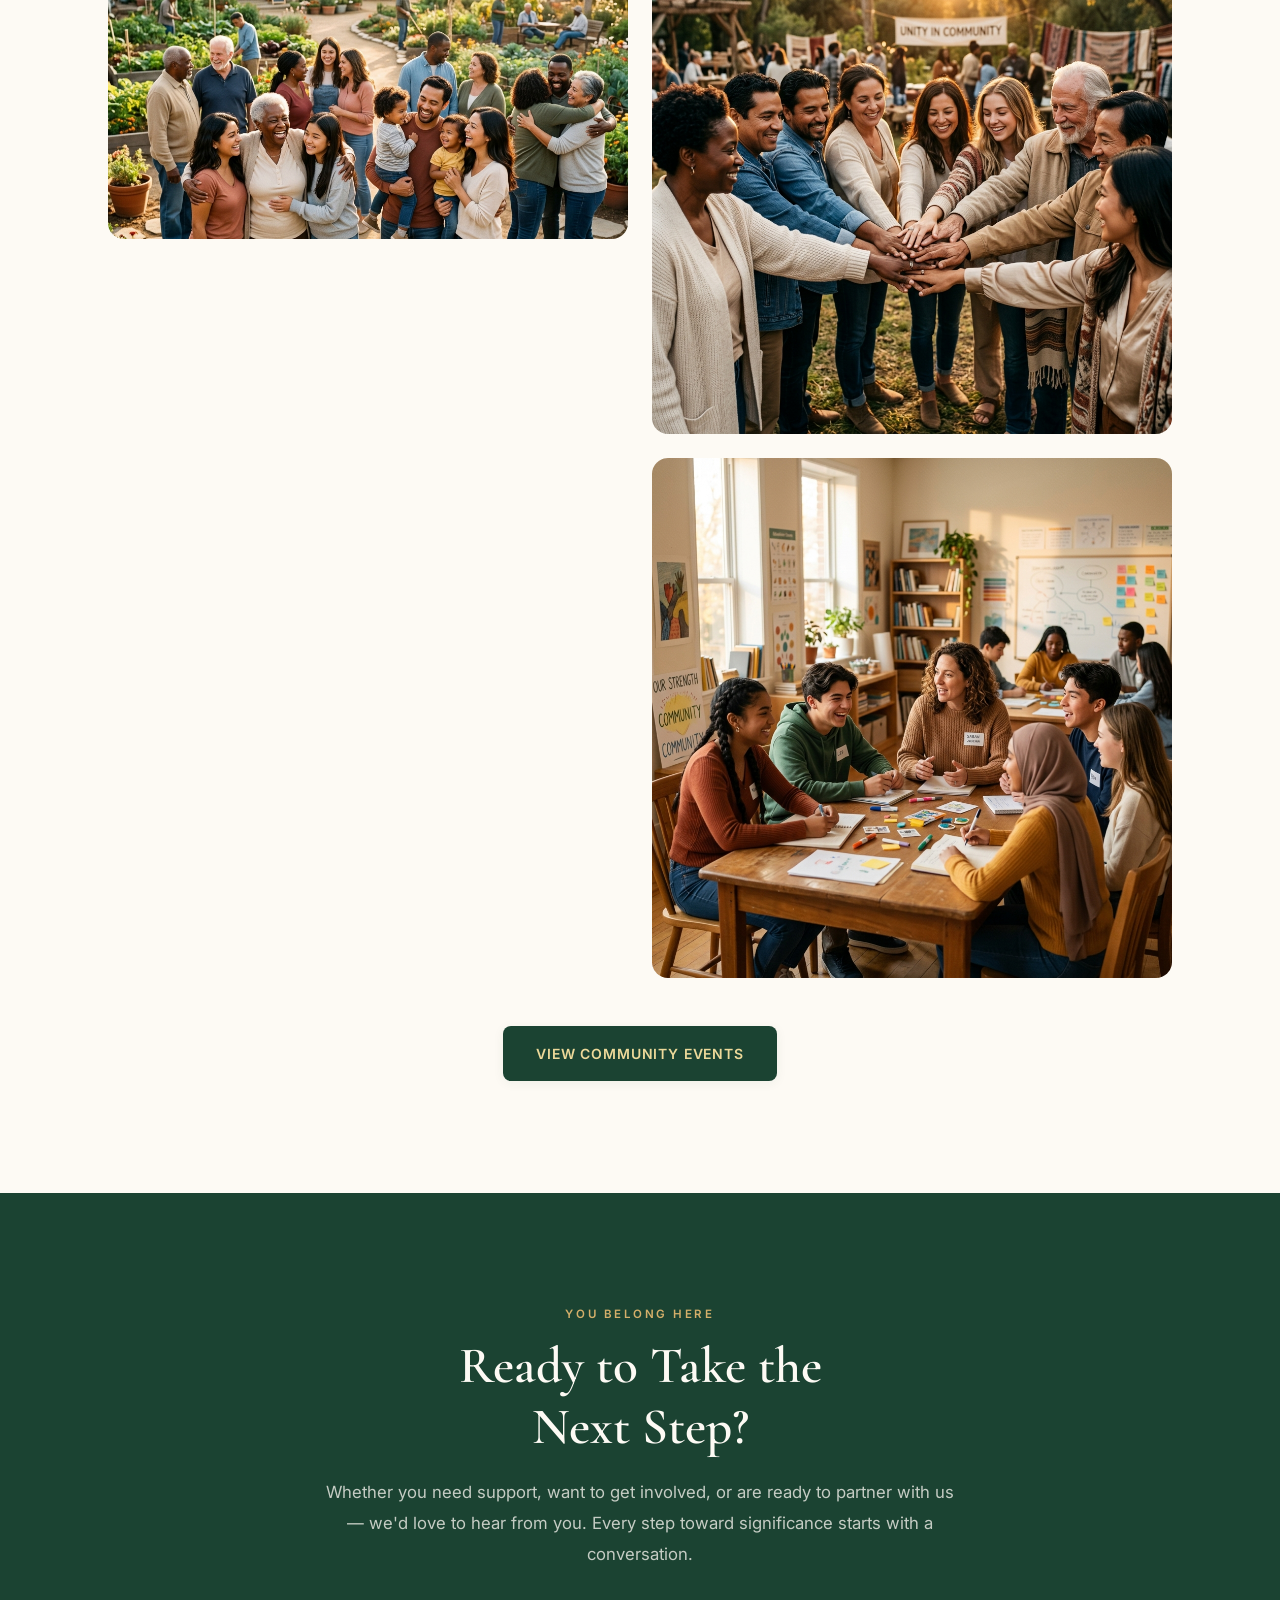
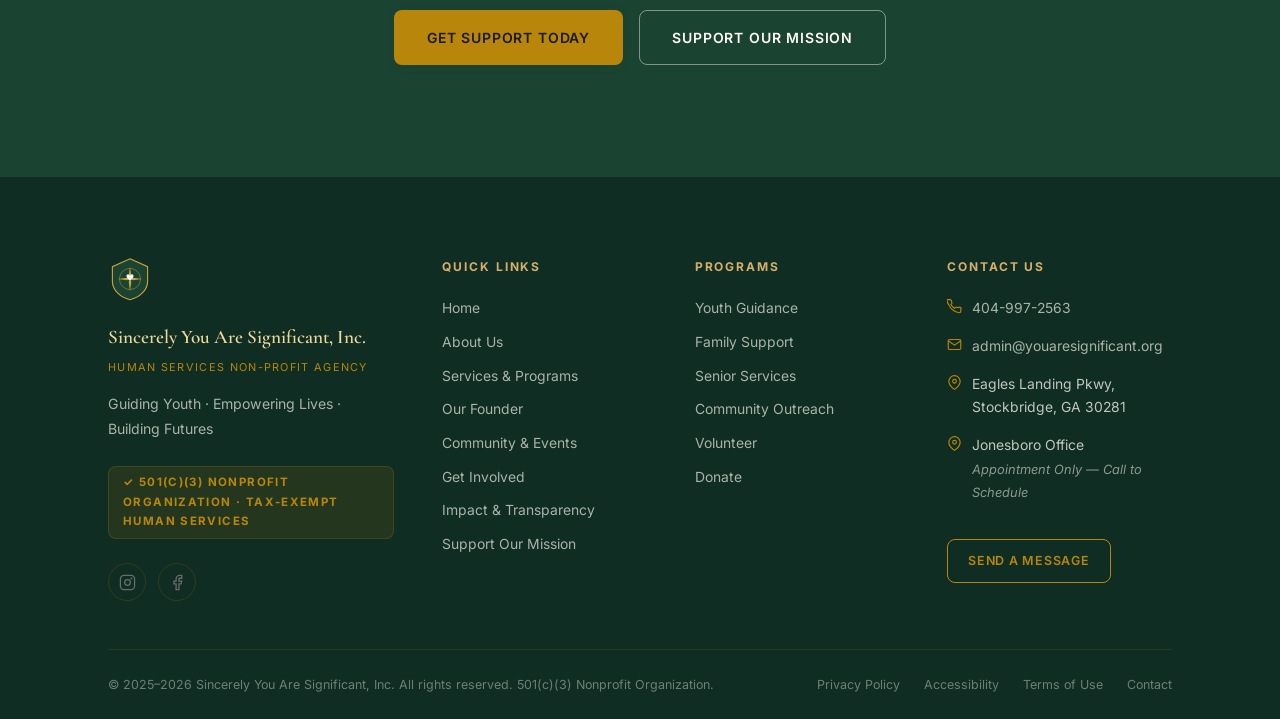
==== commit ab59b5df: "fix(header): eliminate overlapping announcement bar to restore clean navbar layout" ====
--- a/index.html
+++ b/index.html
@@ -145,12 +145,6 @@
   </div>
 </nav>
 
-<!-- ======================== ANNOUNCEMENT BAR ======================== -->
-<div class="announce-bar" role="banner">
-  🎉 Sincerely You Are Significant, Inc. is now an official <strong>501(c)(3) nonprofit</strong> — Your support is tax-deductible.
-  <a href="support.html">Learn how to give →</a>
-</div>
-
 <!-- ======================== HERO ======================== -->
 <section class="hero" id="home" aria-labelledby="heroHeading">
   <div class="hero__bg" style="background-image:url('images/community_gathering.png');" role="img" aria-label="Community members supporting each other"></div>
